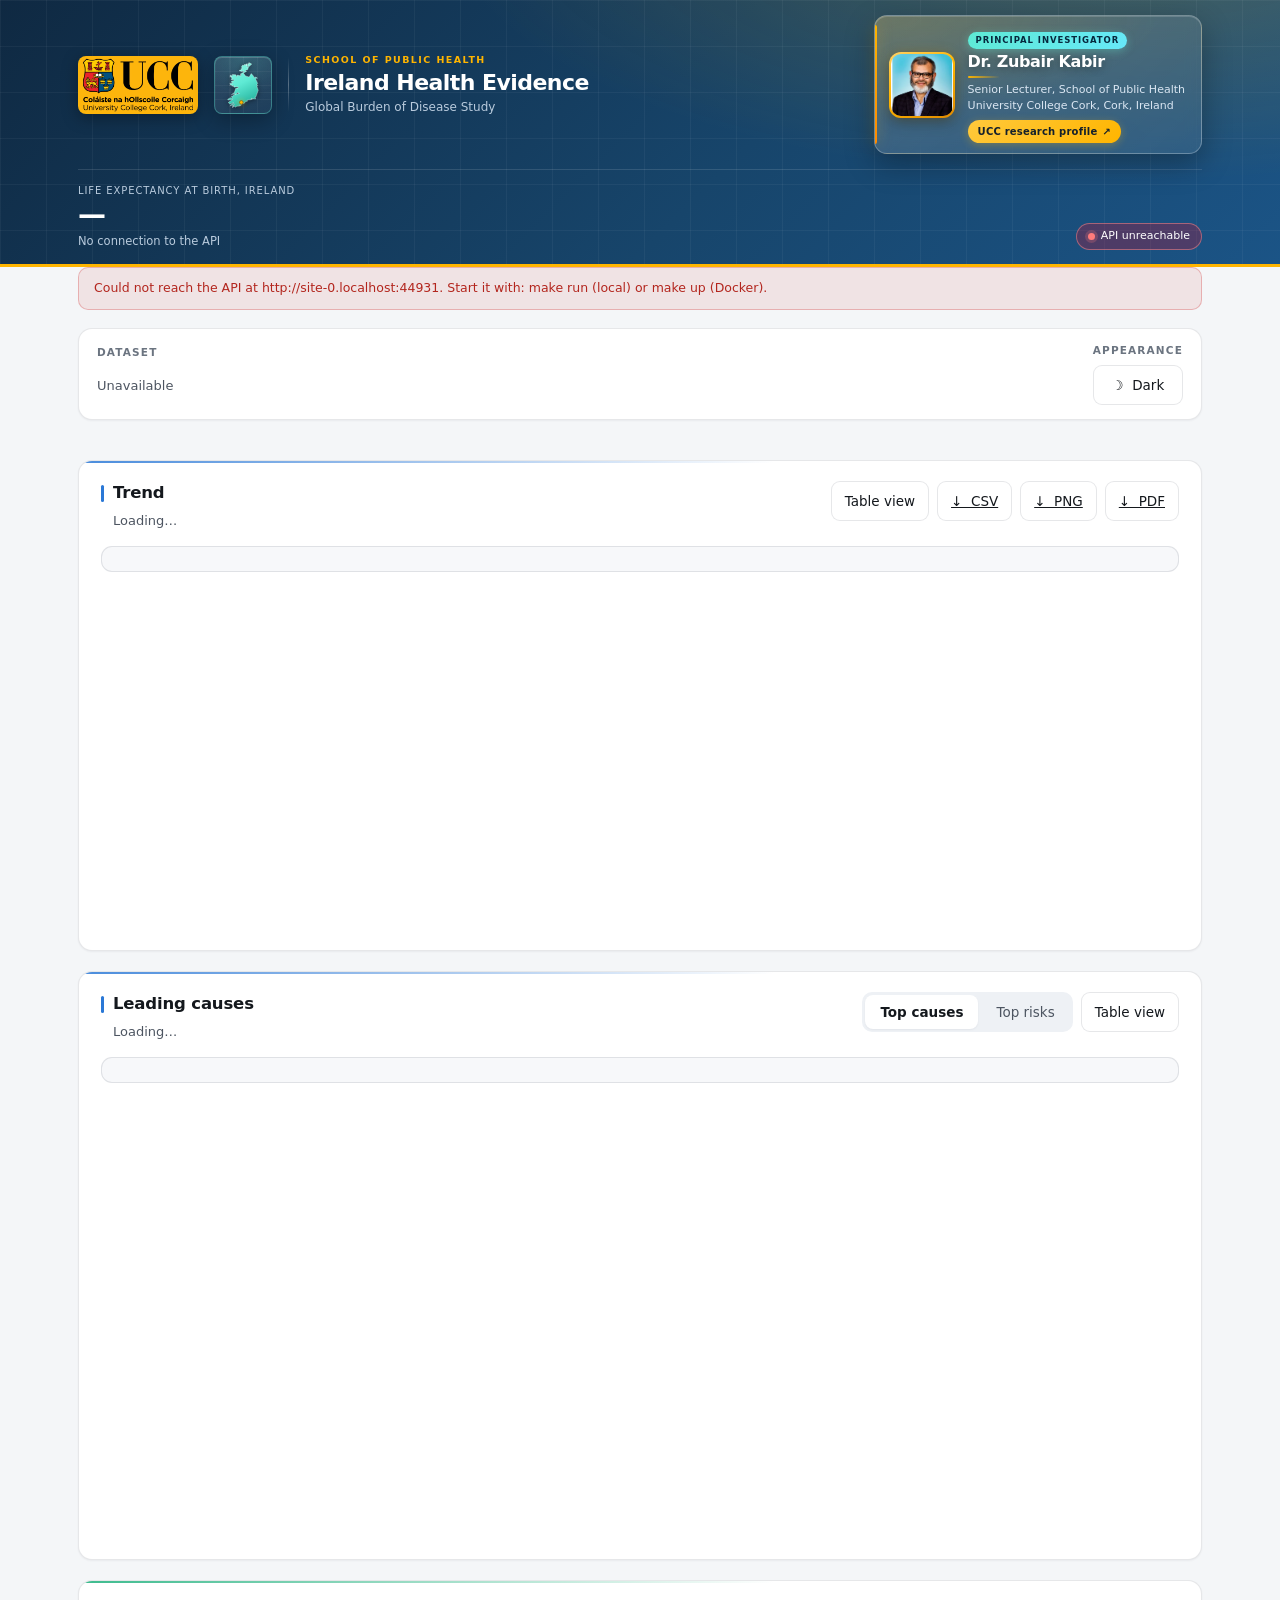
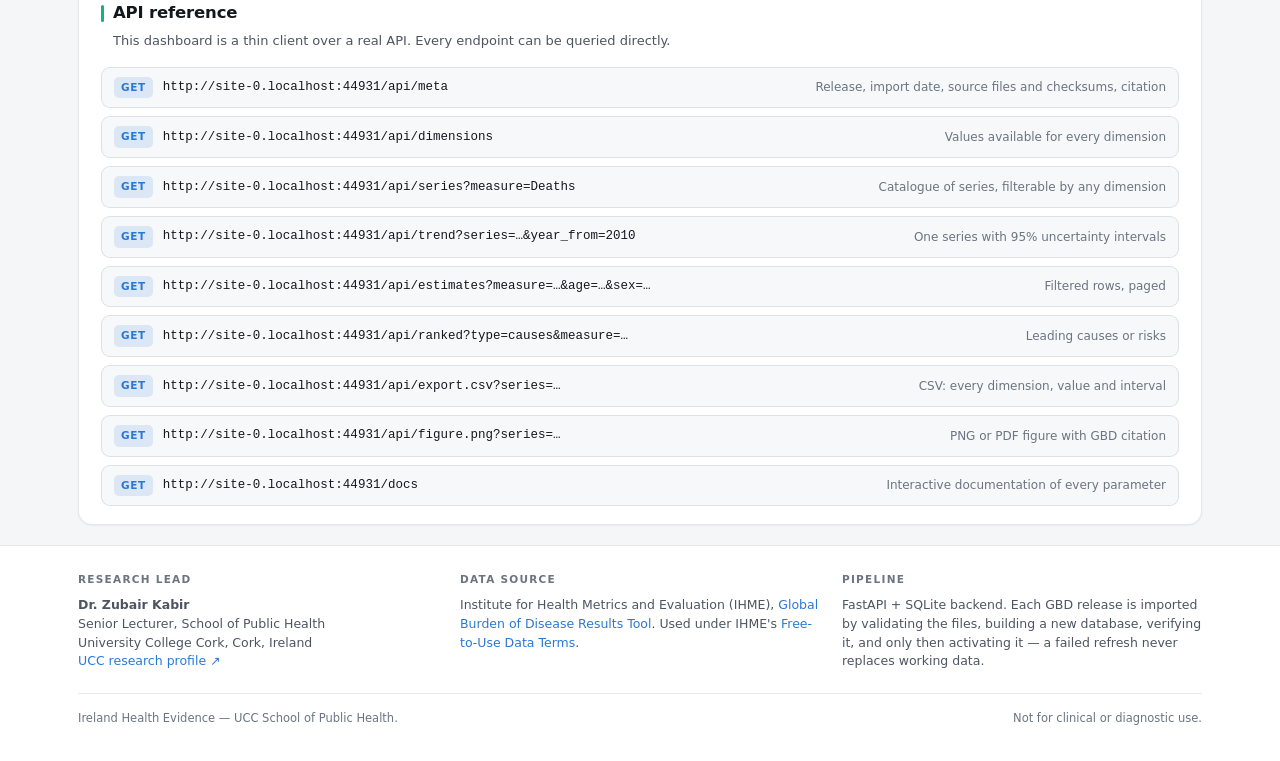
==== static/index.html @ 70806f27 "Publish only a public landing page on GitHub Pages Results are to be available only to approved user" ====
<!DOCTYPE html>
<html lang="en">
<head>
<meta charset="UTF-8">
<meta name="viewport" content="width=device-width, initial-scale=1.0">
<title>Ireland Health Evidence | UCC School of Public Health</title>
<link rel="icon" href="assets/ucc-logo.png">
<style>
  /* ------------------------------------------------------------------ *
   * Design tokens.
   *
   * Series colours are the validated categorical slots 1-4; they were run
   * through the palette validator in both modes (lightness band, chroma
   * floor, protan/deutan separation, normal-vision floor, contrast).
   * In light mode aqua and yellow sit below 3:1 on white, which is legal
   * only with a relief channel -- every chart here ships visible value
   * labels AND a table view, which is that relief.
   *
   * UCC brand colours (navy, gold, crest red/blue) are chrome only. They
   * never encode data, so they are not part of the validated set.
   * ------------------------------------------------------------------ */
  :root {
    color-scheme: light;

    --ucc-navy:    #0f2942;
    --ucc-navy-2:  #17456b;
    --ucc-blue:    #1b5486;
    --ucc-gold:    #ffb500;
    --ucc-red:     #c8102e;
    --accent-aqua: #5eead4;   /* masthead accent: badge + Ireland map */

    --page:            #f4f6f8;
    --surface-1:       #ffffff;
    --surface-2:       #f7f8fa;
    --surface-sunken:  #eef1f5;

    --text-primary:   #14181d;
    --text-secondary: #4d5561;
    --text-muted:     #6b7480;
    --text-onnavy:    #ffffff;
    --text-onnavy-2:  #b9cbdd;

    --grid:   #e7e9ee;
    --axis:   #cfd4dc;
    --border: rgba(16, 24, 40, 0.10);
    --ring:   rgba(16, 24, 40, 0.06);

    --series-1: #2a78d6;   /* blue    */
    --series-2: #eb6834;   /* orange  */
    --series-3: #1baf7a;   /* aqua    */
    --series-4: #eda100;   /* yellow  */
    --good:     #006300;
    --danger:   #b3261e;

    --shadow-sm: 0 1px 2px rgba(16,24,40,0.05);
    --shadow-md: 0 4px 14px rgba(16,24,40,0.07), 0 1px 3px rgba(16,24,40,0.05);
    --shadow-lg: 0 18px 40px rgba(15,41,66,0.16);
    --radius: 14px;
  }

  @media (prefers-color-scheme: dark) {
    :root:where(:not([data-theme="light"])) {
      color-scheme: dark;
      --page:           #0d1117;
      --surface-1:      #161b22;
      --surface-2:      #1c222b;
      --surface-sunken: #10151c;
      --text-primary:   #e6edf3;
      --text-secondary: #b0b9c4;
      --text-muted:     #8b95a3;
      --grid:   #262d38;
      --axis:   #333c48;
      --border: rgba(255,255,255,0.10);
      --ring:   rgba(255,255,255,0.06);
      --series-1: #3987e5;
      --series-2: #d95926;
      --series-3: #199e70;
      --series-4: #c98500;
      --good:     #0ca30c;
      --danger:   #ff8a80;
      --shadow-sm: 0 1px 2px rgba(0,0,0,0.4);
      --shadow-md: 0 4px 14px rgba(0,0,0,0.45);
      --shadow-lg: 0 18px 40px rgba(0,0,0,0.55);
    }
  }
  :root[data-theme="dark"] {
    color-scheme: dark;
    --page:           #0d1117;
    --surface-1:      #161b22;
    --surface-2:      #1c222b;
    --surface-sunken: #10151c;
    --text-primary:   #e6edf3;
    --text-secondary: #b0b9c4;
    --text-muted:     #8b95a3;
    --grid:   #262d38;
    --axis:   #333c48;
    --border: rgba(255,255,255,0.10);
    --ring:   rgba(255,255,255,0.06);
    --series-1: #3987e5;
    --series-2: #d95926;
    --series-3: #199e70;
    --series-4: #c98500;
    --good:     #0ca30c;
    --danger:   #ff8a80;
    --shadow-sm: 0 1px 2px rgba(0,0,0,0.4);
    --shadow-md: 0 4px 14px rgba(0,0,0,0.45);
    --shadow-lg: 0 18px 40px rgba(0,0,0,0.55);
  }

  * { box-sizing: border-box; }

  body {
    margin: 0;
    font-family: system-ui, -apple-system, "Segoe UI", sans-serif;
    background: var(--page);
    color: var(--text-primary);
    line-height: 1.5;
    -webkit-font-smoothing: antialiased;
  }

  .wrap { max-width: 1180px; margin: 0 auto; padding: 0 28px; }

  /* ---------------------------------------------------------- header --- */

  .masthead {
    background:
      radial-gradient(1100px 420px at 88% -30%, rgba(255,181,0,0.22), transparent 62%),
      linear-gradient(135deg, var(--ucc-navy) 0%, var(--ucc-navy-2) 58%, var(--ucc-blue) 100%);
    color: var(--text-onnavy);
    border-bottom: 3px solid var(--ucc-gold);
    position: relative;
    overflow: hidden;
  }
  .masthead::after {
    content: "";
    position: absolute; inset: 0;
    background-image:
      linear-gradient(rgba(255,255,255,0.045) 1px, transparent 1px),
      linear-gradient(90deg, rgba(255,255,255,0.045) 1px, transparent 1px);
    background-size: 46px 46px;
    pointer-events: none;
  }
  .masthead .wrap { position: relative; z-index: 1; }

  .masthead-top {
    display: flex; align-items: center; justify-content: space-between;
    gap: 24px; flex-wrap: wrap; padding: 15px 0 15px;
  }

  /* Left: UCC identity. The logo is the largest element in the masthead. */
  .brand { display: flex; align-items: center; gap: 16px; min-width: 0; }
  .brand-logo {
    height: 58px; width: auto; display: block;
    border-radius: 8px;
    box-shadow: 0 4px 16px rgba(0,0,0,0.34);
  }
  .brand-rule {
    width: 1px; align-self: stretch; margin: 4px 0;
    background: linear-gradient(180deg, transparent, rgba(255,255,255,0.30), transparent);
  }
  .brand-text h1 {
    margin: 0; font-size: 22px; font-weight: 680; letter-spacing: -0.025em; line-height: 1.12;
  }
  .brand-text .eyebrow {
    margin: 0 0 3px; font-size: 9.5px; font-weight: 700;
    letter-spacing: 0.15em; text-transform: uppercase; color: var(--ucc-gold);
  }
  .brand-text .sub { margin: 3px 0 0; font-size: 12px; color: var(--text-onnavy-2); }

  /* Right: principal investigator. The whole card links to the UCC profile. */
  .pi-card {
    position: relative;
    display: flex; align-items: center; gap: 13px;
    background:
      radial-gradient(150% 120% at 0% 0%, rgba(255,181,0,0.16), transparent 58%),
      linear-gradient(135deg, rgba(255,255,255,0.16), rgba(255,255,255,0.07));
    border: 1px solid rgba(255,255,255,0.26);
    border-radius: 13px;
    padding: 10px 16px 10px 14px;
    min-width: 0;
    text-decoration: none; color: inherit;
    backdrop-filter: blur(8px);
    box-shadow: 0 10px 30px rgba(0,0,0,0.30), inset 0 1px 0 rgba(255,255,255,0.16);
    transition: transform .2s ease, box-shadow .2s ease, border-color .2s ease;
  }
  /* Gold spine down the leading edge. */
  .pi-card::before {
    content: ""; position: absolute; left: 0; top: 9px; bottom: 9px; width: 2.5px;
    border-radius: 0 3px 3px 0;
    background: linear-gradient(180deg, var(--ucc-gold), #ff8a00);
    box-shadow: 0 0 14px rgba(255,181,0,0.55);
  }
  .pi-card:hover {
    transform: translateY(-3px);
    border-color: rgba(255,181,0,0.60);
    box-shadow: 0 18px 42px rgba(0,0,0,0.38), 0 0 26px rgba(255,181,0,0.20),
                inset 0 1px 0 rgba(255,255,255,0.20);
  }
  /* Photo in a gold gradient ring. */
  .pi-photo-ring {
    flex: none; padding: 2px; border-radius: 12px;
    background: linear-gradient(150deg, #ffd166, var(--ucc-gold) 45%, #e08a00);
    box-shadow: 0 4px 14px rgba(0,0,0,0.34), 0 0 12px rgba(255,181,0,0.24);
  }
  .pi-photo {
    display: block;
    width: 62px; height: 62px;
    border-radius: 10px;
    object-fit: cover; object-position: center 18%;
    background: rgba(255,255,255,0.10);
  }
  /* "Principal Investigator" as a solid badge. As plain gold text it measured
     4.31:1 on this card's background -- under the 4.5:1 bar for small text,
     which is why it read as washed out. Dark ink on a bright aqua chip
     measures 11.2:1 and is unmissable. */
  .pi-card .pi-role {
    display: inline-block;
    font-size: 8.5px; font-weight: 800; letter-spacing: 0.11em;
    text-transform: uppercase;
    color: #06283d;
    background: linear-gradient(135deg, var(--accent-aqua) 0%, #67e8f9 100%);
    padding: 2.5px 8px; border-radius: 999px;
    margin-bottom: 4px;
    box-shadow: 0 2px 9px rgba(94,234,212,0.36);
  }
  .pi-card .pi-name {
    font-size: 16px; font-weight: 720; letter-spacing: -0.022em;
    line-height: 1.15; color: #fff;
    text-shadow: 0 2px 8px rgba(0,0,0,0.35);
  }
  /* Short gold rule under the name. */
  .pi-card .pi-name::after {
    content: ""; display: block; width: 32px; height: 2px; border-radius: 2px;
    margin: 4px 0 4px;
    background: linear-gradient(90deg, var(--ucc-gold), rgba(255,181,0,0));
    transition: width .25s ease;
  }
  .pi-card:hover .pi-name::after { width: 58px; }
  .pi-card .pi-line { font-size: 11px; line-height: 1.4; color: #dbe7f3; margin-top: 1px; }
  /* Profile link as a solid call-to-action: navy on gold, 9.4:1. */
  .pi-card .pi-link {
    margin-top: 7px;
    display: inline-flex; align-items: center; gap: 5px;
    font-size: 10px; font-weight: 750; letter-spacing: 0.02em;
    color: #14202b;
    background: linear-gradient(135deg, #ffc93c, var(--ucc-gold));
    padding: 4px 10px; border-radius: 999px;
    box-shadow: 0 2px 9px rgba(255,181,0,0.30);
    transition: transform .18s ease, box-shadow .18s ease;
  }
  .pi-card:hover .pi-link {
    transform: translateX(3px);
    box-shadow: 0 5px 18px rgba(255,181,0,0.50);
  }

  /* Hero figure -- exactly one per view. Sized to sit below the logo and the
     PI card in the masthead's visual hierarchy, not to out-shout them. */
  .masthead-hero {
    display: flex; align-items: flex-end; justify-content: space-between;
    gap: 14px; flex-wrap: wrap;
    padding: 0 0 14px;
    border-top: 1px solid rgba(255,255,255,0.12);
    padding-top: 13px;
  }
  .hero-figure .hero-label {
    font-size: 10px; letter-spacing: 0.09em; text-transform: uppercase;
    color: var(--text-onnavy-2); margin-bottom: 2px;
  }
  .hero-figure .hero-value {
    font-size: 28px; font-weight: 680; line-height: 1.05; letter-spacing: -0.025em;
  }
  .hero-figure .hero-value .hero-unit {
    font-size: 13px; font-weight: 500; color: var(--text-onnavy-2); margin-left: 6px;
    letter-spacing: 0;
  }
  .hero-figure .hero-delta { font-size: 11.5px; color: var(--text-onnavy-2); margin-top: 3px; }
  .hero-figure .hero-delta strong { color: var(--ucc-gold); font-weight: 650; }

  /* Republic of Ireland outline: Natural Earth 10m boundary, projected
     equirectangular with x compressed by cos(53.4 deg) so the island keeps
     its true proportions, then simplified to 138 points. */
  /* Ireland panel, sitting beside the UCC logo. Same height and corner radius
     as the logo so the two read as a matched pair. */
  .map-panel {
    position: relative; flex: none;
    width: 58px; height: 58px;
    border-radius: 8px;
    background:
      radial-gradient(120% 100% at 50% 0%, rgba(94,234,212,0.16), transparent 70%),
      linear-gradient(160deg, rgba(255,255,255,0.13), rgba(255,255,255,0.05));
    border: 1px solid rgba(94,234,212,0.35);
    box-shadow: 0 6px 22px rgba(0,0,0,0.30), inset 0 1px 0 rgba(255,255,255,0.14);
    display: grid; place-items: center;
    overflow: hidden;
    transition: border-color .2s ease, box-shadow .2s ease, transform .2s ease;
  }
  .map-panel:hover {
    transform: translateY(-2px);
    border-color: rgba(94,234,212,0.65);
    box-shadow: 0 10px 28px rgba(0,0,0,0.36), 0 0 22px rgba(94,234,212,0.22),
                inset 0 1px 0 rgba(255,255,255,0.18);
  }
  /* Faint latitude/longitude rule behind the island. */
  .map-panel::before {
    content: ""; position: absolute; inset: 0;
    background-image:
      linear-gradient(rgba(255,255,255,0.10) 1px, transparent 1px),
      linear-gradient(90deg, rgba(255,255,255,0.10) 1px, transparent 1px);
    background-size: 14px 14px;
    opacity: 0.45;
  }
  .map-panel svg { position: relative; width: 48px; height: 48px; overflow: visible; }
  .map-shape {
    fill: url(#ie-fill);
    stroke: rgba(255,255,255,0.55); stroke-width: 1.1;
    stroke-linejoin: round;
    filter: drop-shadow(0 2px 6px rgba(0,0,0,0.45));
  }
  /* Cork -- where UCC is. */
  .map-pin {
    fill: var(--ucc-gold);
    stroke: rgba(20,32,43,0.85); stroke-width: 0.9;
    filter: drop-shadow(0 0 5px rgba(255,181,0,0.85));
  }
  .map-pin-ring { fill: none; stroke: var(--ucc-gold); stroke-width: 1.8; opacity: 0.9; }
  @media (prefers-reduced-motion: no-preference) {
    .map-pin-ring { animation: pin-pulse 2.8s ease-out infinite; transform-origin: 46.5px 86.2px; }
  }
  @keyframes pin-pulse {
    0%   { r: 3;  opacity: 0.85; }
    70%  { r: 11; opacity: 0; }
    100% { r: 11; opacity: 0; }
  }

  .map-icon {
    width: 18px; height: 18px; flex: none;
    fill: var(--accent-aqua);
  }
  .chip.place {
    background: rgba(94,234,212,0.14);
    border-color: rgba(94,234,212,0.42);
    font-weight: 600;
  }

  .chips { display: flex; gap: 7px; flex-wrap: wrap; align-items: center; }
  .chip {
    display: inline-flex; align-items: center; gap: 6px;
    background: rgba(255,255,255,0.11);
    border: 1px solid rgba(255,255,255,0.20);
    border-radius: 999px; padding: 4.5px 11px;
    font-size: 11px; color: #fff; white-space: nowrap;
  }
  .chip.alert { background: rgba(200,16,46,0.30); border-color: rgba(255,140,140,0.5); }
  .dot { width: 7px; height: 7px; border-radius: 50%; background: var(--ucc-gold); flex: none; }
  .dot.live { background: #4ade80; box-shadow: 0 0 0 3px rgba(74,222,128,0.22); }
  .dot.down { background: #ff7b7b; box-shadow: 0 0 0 3px rgba(255,123,123,0.22); }

  /* --------------------------------------------------------- toolbar --- */

  main { padding: 22px 0 60px; }

  .toolbar {
    background: var(--surface-1);
    border: 1px solid var(--border);
    border-radius: var(--radius);
    box-shadow: var(--shadow-sm);
    padding: 14px 18px;
    margin-bottom: 20px;
    display: flex; align-items: flex-end; gap: 22px; flex-wrap: wrap;
  }
  .field { display: flex; flex-direction: column; gap: 6px; min-width: 0; }
  .field > label {
    font-size: 10.5px; font-weight: 700; letter-spacing: 0.11em;
    text-transform: uppercase; color: var(--text-muted);
  }
  .toolbar .spacer { margin-left: auto; }
  .field > .field-label {
    font-size: 10.5px; font-weight: 700; letter-spacing: 0.11em;
    text-transform: uppercase; color: var(--text-muted);
  }
  .toolbar .dataset { flex: 1 1 420px; }
  .dataset-line {
    display: flex; flex-wrap: wrap; align-items: center; gap: 6px 16px;
    min-height: 38px; font-size: 13px; color: var(--text-secondary);
  }
  .dataset-line strong { color: var(--text-primary); font-weight: 650; }
  .dataset-line code { font-size: 11.5px; color: var(--text-muted); }
  .flag {
    font-size: 11px; font-weight: 650; white-space: nowrap;
    color: var(--danger); padding: 2px 9px; border-radius: 999px;
    background: color-mix(in srgb, var(--danger) 9%, transparent);
    border: 1px solid color-mix(in srgb, var(--danger) 32%, transparent);
  }

  /* Filter panel inside a card: every dimension the card's chart depends on. */
  .filters {
    display: grid; gap: 10px 12px; margin: 0 0 16px;
    grid-template-columns: repeat(auto-fill, minmax(150px, 1fr));
    padding: 12px 14px; border-radius: 11px;
    background: var(--surface-2); border: 1px solid var(--border);
  }
  .filters .field { gap: 4px; }
  .filters .field > label { font-size: 9.5px; }
  .filters select { min-width: 0; width: 100%; font-size: 13px; padding: 7px 9px; }
  .filters select:disabled { opacity: 0.75; cursor: default; }
  .filters .wide { grid-column: span 2; }

  select, .btn {
    font: inherit; font-size: 13.5px;
    padding: 9px 13px;
    border-radius: 9px;
    border: 1px solid var(--border);
    background: var(--surface-1);
    color: var(--text-primary);
    cursor: pointer;
    transition: background .15s, border-color .15s, color .15s;
  }
  select { min-width: 280px; }
  select:hover, .btn:hover { border-color: var(--axis); background: var(--surface-2); }
  select:focus-visible, .btn:focus-visible, a:focus-visible {
    outline: 2px solid var(--series-1); outline-offset: 2px;
  }

  .segmented { display: inline-flex; background: var(--surface-sunken); border-radius: 10px; padding: 3px; gap: 3px; }
  .segmented .btn {
    border: none; background: transparent; border-radius: 8px;
    padding: 7px 15px; font-size: 13.5px; color: var(--text-secondary);
  }
  .segmented .btn:hover { background: var(--surface-1); color: var(--text-primary); }
  .segmented .btn[aria-pressed="true"] {
    background: var(--surface-1); color: var(--text-primary);
    font-weight: 600; box-shadow: var(--shadow-sm);
  }

  /* ----------------------------------------------------------- tiles --- */

  .tiles {
    display: grid; gap: 16px; margin-bottom: 20px;
    grid-template-columns: repeat(auto-fit, minmax(224px, 1fr));
  }
  .tile {
    position: relative;
    background: var(--surface-1);
    /* A whisper of the tile's accent, so the row reads as four distinct
       indicators at a glance. Falls back to the flat surface where
       color-mix is unsupported. */
    background: linear-gradient(152deg,
      color-mix(in srgb, var(--accent) 9%, var(--surface-1)) 0%,
      var(--surface-1) 62%);
    border: 1px solid var(--border);
    border-radius: var(--radius);
    box-shadow: var(--shadow-sm);
    padding: 16px 18px 14px;
    overflow: hidden;
    transition: transform .18s ease, box-shadow .18s ease, border-color .18s ease;
  }
  .tile:hover {
    transform: translateY(-3px);
    box-shadow: var(--shadow-md);
    border-color: color-mix(in srgb, var(--accent) 38%, var(--border));
  }
  .tile::before {
    content: ""; position: absolute; inset: 0 auto 0 0; width: 3px;
    background: var(--accent, var(--series-1));
  }
  .tile-label {
    display: flex; align-items: center; gap: 7px;
    font-size: 12px; color: var(--text-secondary); margin-bottom: 8px;
  }
  .tile-swatch { width: 9px; height: 9px; border-radius: 3px; background: var(--accent); flex: none; }
  .tile-value { font-size: 30px; font-weight: 660; letter-spacing: -0.025em; line-height: 1.1; }
  .tile-value .tile-unit {
    font-size: 13px; font-weight: 500; color: var(--text-muted); margin-left: 5px; letter-spacing: 0;
  }
  .tile-foot {
    display: flex; align-items: flex-end; justify-content: space-between; gap: 12px; margin-top: 8px;
  }
  .tile-delta { font-size: 12px; color: var(--text-secondary); }
  .tile-delta .good { color: var(--good); font-weight: 650; }
  .tile-spark { flex: none; }

  /* ----------------------------------------------------------- cards --- */

  .card {
    position: relative;
    background: var(--surface-1);
    border: 1px solid var(--border);
    border-radius: var(--radius);
    box-shadow: var(--shadow-sm);
    padding: 20px 22px 18px;
    margin-bottom: 20px;
    overflow: hidden;
  }
  /* A hairline of the card's accent along the top edge. */
  .card::before {
    content: ""; position: absolute; top: 0; left: 0; right: 0; height: 2px;
    background: linear-gradient(90deg, var(--accent, var(--series-1)), transparent 62%);
    opacity: 0.85;
  }
  .card-head {
    display: flex; align-items: flex-start; justify-content: space-between;
    gap: 18px; flex-wrap: wrap; margin-bottom: 16px;
  }
  .card h2 {
    font-size: 16.5px; margin: 0; font-weight: 650; letter-spacing: -0.01em;
    display: flex; align-items: center; gap: 9px;
  }
  .card h2 .accent-bar { width: 3px; height: 17px; border-radius: 2px; background: var(--accent, var(--series-1)); }
  .card .desc { font-size: 13px; color: var(--text-secondary); margin: 5px 0 0 12px; }
  .card-actions { display: flex; gap: 8px; align-items: center; flex-wrap: wrap; }

  .chart-wrap { position: relative; width: 100%; height: 320px; }
  .chart-wrap.tall { height: 430px; }
  .legend { display: flex; flex-wrap: wrap; gap: 16px; margin-top: 12px; font-size: 12.5px; color: var(--text-secondary); }
  .legend .key { display: inline-flex; align-items: center; gap: 7px; }
  .legend .key i { width: 14px; height: 3px; border-radius: 2px; background: var(--accent); display: inline-block; }
  .legend .key.band i { height: 11px; border-radius: 3px; opacity: 0.25; }
  .source-note { font-size: 11.5px; color: var(--text-muted); margin-top: 12px; }

  /* Table view -- the relief channel for the sub-3:1 light-mode hues, and
     the WCAG-clean twin of every chart. */
  .table-wrap { overflow-x: auto; margin-top: 4px; }
  table { border-collapse: collapse; width: 100%; font-size: 13px; }
  caption { text-align: left; font-size: 12px; color: var(--text-muted); padding-bottom: 8px; }
  th, td { text-align: left; padding: 8px 12px; border-bottom: 1px solid var(--grid); }
  th { font-size: 11px; letter-spacing: 0.07em; text-transform: uppercase; color: var(--text-muted); font-weight: 600; }
  td.num, th.num { text-align: right; font-variant-numeric: tabular-nums; }
  tbody tr:hover { background: var(--surface-2); }
  [hidden] { display: none !important; }

  /* ---------------------------------------------------------- status --- */

  .status-line {
    display: flex; align-items: center; gap: 9px;
    font-size: 12.5px; margin-bottom: 18px; padding: 11px 15px; border-radius: 10px;
    border: 1px solid transparent;
  }
  .status-line.ok    { background: rgba(12,163,12,0.09); color: var(--good);  border-color: rgba(12,163,12,0.25); }
  .status-line.error { background: rgba(208,59,59,0.10); color: var(--danger); border-color: rgba(208,59,59,0.30); }

  /* -------------------------------------------------------- api list --- */

  .api-list { display: grid; gap: 8px; }
  .api-row {
    display: flex; align-items: center; gap: 10px; flex-wrap: wrap;
    padding: 9px 12px; border-radius: 9px; background: var(--surface-2);
    border: 1px solid var(--border);
  }
  .verb {
    font-size: 10.5px; font-weight: 700; letter-spacing: 0.06em;
    padding: 3px 7px; border-radius: 5px;
    background: rgba(42,120,214,0.13); color: var(--series-1);
  }
  code {
    font-family: ui-monospace, SFMono-Regular, Menlo, monospace;
    font-size: 12.5px; color: var(--text-primary);
  }
  .api-row .what { margin-left: auto; font-size: 12px; color: var(--text-muted); }

  /* ---------------------------------------------------------- footer --- */

  footer {
    border-top: 1px solid var(--border);
    background: var(--surface-1);
    padding: 26px 0 34px;
  }
  .foot-grid {
    display: grid; gap: 22px; grid-template-columns: repeat(auto-fit, minmax(240px, 1fr));
    font-size: 12.5px; color: var(--text-secondary);
  }
  .foot-grid h3 {
    font-size: 10.5px; letter-spacing: 0.12em; text-transform: uppercase;
    color: var(--text-muted); margin: 0 0 8px; font-weight: 700;
  }
  .foot-grid a { color: var(--series-1); text-decoration: none; }
  .foot-grid a:hover { text-decoration: underline; }
  .foot-cite { margin: 8px 0 0; font-size: 11.5px; color: var(--text-muted); }
  .foot-note {
    margin-top: 22px; padding-top: 16px; border-top: 1px solid var(--grid);
    font-size: 11.5px; color: var(--text-muted);
    display: flex; justify-content: space-between; gap: 16px; flex-wrap: wrap;
  }

  @media (max-width: 720px) {
    .wrap { padding: 0 18px; }
    .masthead-top { padding: 12px 0; gap: 14px; }
    .brand { gap: 12px; }
    .brand-logo { height: 46px; }
    .brand-text h1 { font-size: 18px; }
    .hero-figure .hero-value { font-size: 25px; }
    .pi-card { width: 100%; }
    .pi-photo { width: 52px; height: 52px; }
    .pi-card .pi-name { font-size: 15px; }
    .pi-card .pi-line { font-size: 10.5px; }
    .chip { font-size: 10px; padding: 3.5px 9px; gap: 5px; }
    .chips { gap: 6px; }
    .hero-figure .hero-delta { font-size: 10.5px; }
    .masthead-hero { padding-top: 11px; padding-bottom: 11px; }
    .map-panel { width: 46px; height: 46px; }
    .map-panel svg { width: 38px; height: 38px; }
    select { min-width: 0; width: 100%; }
    .field { width: 100%; }
    .filters { grid-template-columns: 1fr 1fr; }
    .filters .wide { grid-column: span 2; }
  }

  @media (prefers-reduced-motion: reduce) {
    * { transition: none !important; animation: none !important; }
    .tile:hover { transform: none; }
  }
</style>
</head>
<body>

<svg width="0" height="0" style="position:absolute" aria-hidden="true" focusable="false">
  <defs>
    <linearGradient id="ie-fill" x1="0" y1="0" x2="0.35" y2="1">
      <stop offset="0%"   stop-color="#8ff5e4"/>
      <stop offset="55%"  stop-color="#5eead4"/>
      <stop offset="100%" stop-color="#2bb8a3"/>
    </linearGradient>
  </defs>
  <symbol id="ie-map" viewBox="0 0 100 100">
    <path d="M63.9 10.6 L61.7 12.1 L59.7 18.4 L54.2 19.5 L57.4 21.7 L50.8 25.1 L55.3 31 L62.8 33.4 L67.2 26.2 L72.6 32.1 L72.7 35.1 L76.6 33.4 L80.2 35.7 L76.6 35.7 L76.3 37.6 L80.6 46.7 L78.9 48.9 L80.8 51.2 L78.6 51.6 L81.8 60.9 L76.5 75.6 L74.6 75.1 L76.7 79.1 L70.2 78.7 L70.8 77.5 L68.4 80.8 L67.5 76.9 L67.2 80.5 L58.9 81.4 L59.1 84 L55.4 84.3 L52.9 88 L49.7 88.5 L50.6 86.3 L47.1 86.5 L49 89.4 L45.3 90.8 L45.7 93.1 L42.5 92.2 L43.3 93.9 L37.3 94.2 L34 96.3 L32.7 94.3 L27.3 97 L31.2 93.1 L27 94.5 L32.7 90.5 L31 89.5 L30.1 91.3 L22.5 93.6 L30.8 86.7 L22.9 90 L19.2 86.5 L28.2 80.2 L18.6 81.5 L18.2 79.5 L23.9 76.4 L28.5 77.9 L25.5 73.9 L30 72.5 L29.8 70.2 L42.6 67.7 L39.6 67.2 L39.8 65.3 L34.9 69.7 L30.8 67.9 L25.7 70.5 L31.9 65.8 L35.1 56.4 L38 57.1 L37.2 56.1 L39.9 56.4 L40.5 54.7 L38.4 54.7 L38.7 53.4 L31.7 54.5 L31.1 53 L30.3 54.3 L31.1 50.7 L27.5 52.7 L26.2 52.2 L27.6 49.9 L22.3 50.1 L24.6 48.4 L22.2 46.7 L29.1 45.7 L26.1 44.5 L26.1 41.7 L31 40.9 L31 39.3 L25.6 38.9 L26 37.2 L27.8 38.1 L26.2 35.5 L27.2 33.4 L25.2 34.2 L24.6 30.9 L23.1 33.8 L23.2 30.5 L24.8 28.8 L26.1 31.2 L28.1 30 L27.8 28 L35.2 28.8 L37 32.6 L38.3 29.2 L46 31.1 L44.4 30 L46.5 29.5 L45.9 28.3 L43.8 27.5 L50.2 24.1 L51.5 20.6 L46.7 22.6 L47.3 20.8 L43.7 21.3 L41.9 19.6 L47.4 17.9 L45.3 16.6 L46.3 15.7 L48.6 16.2 L46.7 12.1 L49.3 8.4 L51 9.2 L53.6 6.9 L55.3 8.9 L56.1 6.1 L57.5 9.9 L56.2 7 L58.3 5.7 L60 9.4 L58 13.2 L61 10.9 L60 5.3 L63.8 5.4 L62 3 L68.3 6.5 L63.9 10.6 Z"/>
  </symbol>
</svg>

<header class="masthead">
  <div class="wrap">

    <div class="masthead-top">
      <!-- Left: UCC identity -->
      <div class="brand">
        <img class="brand-logo" src="assets/ucc-logo.png"
             alt="University College Cork - Colaiste na hOllscoile Corcaigh">

        <div class="map-panel" role="img"
             aria-label="Map of the Republic of Ireland, with Cork marked">
          <svg viewBox="0 0 100 100">
            <title>Republic of Ireland &mdash; Cork marked</title>
            <use class="map-shape" href="#ie-map"/>
            <circle class="map-pin-ring" cx="46.5" cy="86.2" r="3"/>
            <circle class="map-pin" cx="46.5" cy="86.2" r="3.8"/>
          </svg>
        </div>

        <div class="brand-rule"></div>
        <div class="brand-text">
          <p class="eyebrow">School of Public Health</p>
          <h1>Ireland Health Evidence</h1>
          <p class="sub">Global Burden of Disease Study</p>
        </div>
      </div>

      <!-- Right: principal investigator, linked to the UCC research profile -->
      <a class="pi-card" href="https://research.ucc.ie/en/persons/zubair-kabir/"
         target="_blank" rel="noopener noreferrer">
        <span class="pi-photo-ring">
          <img class="pi-photo" src="assets/zubair-kabir.png" alt="Dr. Zubair Kabir">
        </span>
        <div class="pi-body">
          <div class="pi-role">Principal Investigator</div>
          <div class="pi-name">Dr. Zubair Kabir</div>
          <div class="pi-line">Senior Lecturer, School of Public Health</div>
          <div class="pi-line">University College Cork, Cork, Ireland</div>
          <div class="pi-link">UCC research profile <span aria-hidden="true">&#8599;</span></div>
        </div>
      </a>
    </div>

    <div class="masthead-hero">
      <div class="hero-figure">
        <div class="hero-label" id="heroLabel">Life expectancy at birth, Ireland</div>
        <div class="hero-value" id="heroValue">&mdash;<span class="hero-unit">years</span></div>
        <div class="hero-delta" id="heroDelta">Loading live data&hellip;</div>
      </div>
      <div class="chips" id="chips">
        <span class="chip" id="chipStatus"><span class="dot" id="chipDot"></span>Connecting&hellip;</span>
      </div>
    </div>

  </div>
</header>

<main class="wrap">

  <div class="status-line" id="statusLine" hidden></div>

  <!-- Which dataset is being served, and the page-wide appearance switch -->
  <div class="toolbar">
    <div class="field dataset">
      <span class="field-label" id="datasetLabel">Dataset</span>
      <div class="dataset-line" id="datasetLine" aria-labelledby="datasetLabel">Loading&hellip;</div>
    </div>
    <div class="field spacer">
      <label for="themeToggle">Appearance</label>
      <button class="btn" id="themeToggle" aria-pressed="false">&#9789;&nbsp; Dark</button>
    </div>
  </div>

  <!-- Stat tiles -->
  <section class="tiles" id="tiles" aria-label="Headline indicators"></section>

  <!-- Trend -->
  <section class="card" id="trendCard" style="--accent: var(--series-1);">
    <div class="card-head">
      <div>
        <h2><span class="accent-bar"></span><span id="trendTitle">Trend</span></h2>
        <p class="desc" id="trendDesc">Loading&hellip;</p>
      </div>
      <div class="card-actions">
        <button class="btn" id="trendTableToggle" aria-pressed="false">Table view</button>
        <a class="btn" id="downloadCsv" href="#" download title="Every dimension, value and uncertainty interval">&#8595;&nbsp; CSV</a>
        <a class="btn" id="downloadPng" href="#" download title="Figure with GBD source and citation">&#8595;&nbsp; PNG</a>
        <a class="btn" id="downloadPdf" href="#" download title="Vector figure with GBD source and citation">&#8595;&nbsp; PDF</a>
      </div>
    </div>
    <div class="filters" id="trendFilters" role="group" aria-label="Trend filters"></div>
    <div class="chart-wrap" id="trendChartWrap">
      <canvas id="trendChart" role="img" aria-label="Line chart of the selected series, with its uncertainty interval"></canvas>
    </div>
    <div class="legend" id="trendLegend"></div>
    <div class="table-wrap" id="trendTableWrap" hidden></div>
    <p class="source-note" id="trendSource"></p>
  </section>

  <!-- Ranked -->
  <section class="card" id="rankCard" style="--accent: var(--series-1);">
    <div class="card-head">
      <div>
        <h2><span class="accent-bar"></span><span id="rankTitle">Leading causes</span></h2>
        <p class="desc" id="rankDesc">Loading&hellip;</p>
      </div>
      <div class="card-actions">
        <div class="segmented" role="group" aria-label="Rank causes or risk factors">
          <button class="btn" id="btnCauses" aria-pressed="true">Top causes</button>
          <button class="btn" id="btnRisks" aria-pressed="false">Top risks</button>
        </div>
        <button class="btn" id="rankTableToggle" aria-pressed="false">Table view</button>
      </div>
    </div>
    <div class="filters" id="rankFilters" role="group" aria-label="Ranking filters"></div>
    <div class="chart-wrap tall" id="rankChartWrap">
      <canvas id="rankChart" role="img" aria-label="Horizontal bar chart of the leading causes or risk factors"></canvas>
    </div>
    <div class="table-wrap" id="rankTableWrap" hidden></div>
    <p class="source-note" id="rankCaveat" hidden>
      Every cause in the loaded dataset is ranked together. GBD causes are hierarchical, so if an
      export mixes levels, a parent (e.g. &ldquo;Mental disorders&rdquo;) appears alongside its own
      sub-causes (e.g. &ldquo;Anxiety disorders&rdquo;). Download a single cause level to compare like with like.
    </p>
    <p class="source-note" id="rankSource"></p>
  </section>

  <!-- API reference: live app only. A published snapshot has no API behind it,
       so the script hides this section there rather than list dead addresses. -->
  <section class="card" id="apiSection" style="--accent: var(--series-3);">
    <div class="card-head">
      <div>
        <h2><span class="accent-bar"></span>API reference</h2>
        <p class="desc">This dashboard is a thin client over a real API. Every endpoint can be queried directly.</p>
      </div>
    </div>
    <div class="api-list" id="apiList"></div>
  </section>

</main>

<footer>
  <div class="wrap">
    <div class="foot-grid">
      <div>
        <h3>Research lead</h3>
        <strong>Dr. Zubair Kabir</strong><br>
        Senior Lecturer, School of Public Health<br>
        University College Cork, Cork, Ireland<br>
        <a href="https://research.ucc.ie/en/persons/zubair-kabir/"
           target="_blank" rel="noopener noreferrer">UCC research profile &#8599;</a>
      </div>
      <div>
        <h3>Data source</h3>
        Institute for Health Metrics and Evaluation (IHME),
        <a href="https://vizhub.healthdata.org/gbd-results/" target="_blank" rel="noopener">Global Burden of Disease Results Tool</a>.
        Used under IHME's
        <a href="https://www.healthdata.org/gbd/about/data-terms" target="_blank" rel="noopener">Free-to-Use Data Terms</a>.
        <p class="foot-cite" id="footCitation"></p>
      </div>
      <div>
        <h3>Pipeline</h3>
        FastAPI + SQLite backend. Each GBD release is imported by validating
        the files, building a new database, verifying it, and only then
        activating it &mdash; a failed refresh never replaces working data.
      </div>
    </div>
    <div class="foot-note">
      <span>Ireland Health Evidence &mdash; UCC School of Public Health.</span>
      <span>Not for clinical or diagnostic use.</span>
    </div>
  </div>
</footer>

<script src="assets/chart.umd.js"></script>
<script src="config.js"></script>
<script>
/* ---- API location -------------------------------------------------------
   The dashboard runs in one of two shapes, set by config.js:

   * "live"   -- the FastAPI app serves this page and the API from one
                 process on one port, so calls go to /api/... on this page's
                 own origin. Nothing to reconfigure when this is deployed
                 behind a UCC hostname. Set window.API_BASE to point at an
                 API on a different host.

   * "static" -- files only, no server. Not currently used: GitHub Pages
                 publishes the landing page only, because results are for
                 approved users. apiUrl() below maps API paths onto files.

   Everything after this block calls fetchJSON("/api/...") exactly as it
   would against the live API; only apiUrl() knows which shape is in play. */
const STATIC = window.API_MODE === "static";
const API_BASE = window.API_BASE
  || (location.protocol.startsWith("http") ? "" : "http://127.0.0.1:8000");

// The dimensions that name one ranking file in a snapshot.
const RANK_KEYS = ["type", "release", "measure", "metric", "location", "sex", "age", "year"];
// Snapshot only: /api/ranked/options, whose entries each name their file.
let rankedFiles = [];

// "?a=1&b=2" from an object. null/undefined are left out; "" is kept, because
// for cause and risk an empty value means "rows where it does not apply".
function qs(params) {
  const query = new URLSearchParams();
  Object.entries(params).forEach(([k, v]) => { if (v !== undefined && v !== null) query.append(k, v); });
  const text = query.toString();
  return text ? "?" + text : "";
}

// Map a live API path onto the snapshot file that holds its response.
function apiUrl(path) {
  if (!STATIC) return API_BASE + path;
  const [route, query] = path.split("?");
  const q = new URLSearchParams(query || "");
  const series = encodeURIComponent(q.get("series"));
  if (route === "/api/trend")      return "api/trend/" + series + ".json";
  if (route === "/api/export.csv") return "api/export/" + series + ".csv";
  if (route === "/api/figure.png") return "api/figure/" + series + ".png";
  if (route === "/api/figure.pdf") return "api/figure/" + series + ".pdf";
  if (route === "/api/ranked") {
    const hit = rankedFiles.find((o) => RANK_KEYS.every((k) => String(o[k]) === q.get(k)));
    return hit ? "api/" + hit.file : "api/ranked/not-in-snapshot.json";
  }
  return route.replace(/^\/api\//, "api/") + ".json";   // meta, series, dimensions, health, ranked/options
}

// The origin the API reference list documents (live app only).
const API_SHOWN = API_BASE || location.origin;
// Where a value on screen came from: a live route, or a file in the snapshot.
const servedFrom = (route) => STATIC
  ? "From the published snapshot of " + route
  : "Served live from " + API_SHOWN + route;

const $ = (id) => document.getElementById(id);
const css = (name) => getComputedStyle(document.documentElement).getPropertyValue(name).trim();

/* ---- theme ------------------------------------------------------------- */

const prefersDark = window.matchMedia("(prefers-color-scheme: dark)");

function currentTheme() {
  return document.documentElement.dataset.theme
      || (prefersDark.matches ? "dark" : "light");
}
function applyTheme(theme) {
  document.documentElement.dataset.theme = theme;
  const dark = theme === "dark";
  const btn = $("themeToggle");
  btn.setAttribute("aria-pressed", String(dark));
  btn.innerHTML = dark ? "&#9788;&nbsp; Light" : "&#9789;&nbsp; Dark";
  try { localStorage.setItem("ucc-gbd-theme", theme); } catch (e) { /* private mode */ }
  redrawCharts();
}
$("themeToggle").addEventListener("click", () => {
  applyTheme(currentTheme() === "dark" ? "light" : "dark");
});
(function initTheme() {
  let saved = null;
  try { saved = localStorage.getItem("ucc-gbd-theme"); } catch (e) { /* private mode */ }
  if (saved) {
    document.documentElement.dataset.theme = saved;
  }
  const dark = currentTheme() === "dark";
  $("themeToggle").setAttribute("aria-pressed", String(dark));
  $("themeToggle").innerHTML = dark ? "&#9788;&nbsp; Light" : "&#9789;&nbsp; Dark";
})();
// Follow the OS only while the user has not chosen explicitly.
prefersDark.addEventListener("change", () => {
  let saved = null;
  try { saved = localStorage.getItem("ucc-gbd-theme"); } catch (e) { /* private mode */ }
  if (!saved) redrawCharts();
});

/* ---- fetch ------------------------------------------------------------- */

async function fetchJSON(path) {
  const res = await fetch(apiUrl(path));
  if (!res.ok) {
    // Keep the API's own explanation -- a 503 names the command that builds
    // the database -- so the page can show it instead of a bare status code.
    let detail = "";
    try {
      const body = await res.json();
      if (typeof body.detail === "string") detail = body.detail;
    } catch (e) { /* not JSON, e.g. a missing snapshot file */ }
    const error = new Error(path + " -> HTTP " + res.status + (detail ? ": " + detail : ""));
    error.status = res.status;
    error.detail = detail;
    throw error;
  }
  return res.json();
}

function showStatus(msg, ok) {
  const el = $("statusLine");
  el.hidden = false;
  el.className = "status-line " + (ok ? "ok" : "error");
  el.textContent = msg;
}

/* ---- formatting -------------------------------------------------------- */

const fmt = (v) => {
  const abs = Math.abs(v);
  if (abs >= 1000) return v.toLocaleString(undefined, { maximumFractionDigits: 0 });
  if (abs >= 100)  return v.toLocaleString(undefined, { maximumFractionDigits: 1 });
  return v.toLocaleString(undefined, { maximumFractionDigits: 2 });
};
// Values arrive exactly as stored (IHME exports Percent as a proportion); the
// API says how to scale each series for display, so that rule lives in one place.
const scaled = (v, scale) => (v === null || v === undefined ? null : v * scale);
const fmtDate = (iso) => {
  const d = new Date(iso);
  return isNaN(d) ? String(iso || "") : d.toLocaleDateString(undefined, { day: "numeric", month: "short", year: "numeric" });
};
const slug = (text) => String(text).toLowerCase().replace(/[^a-z0-9]+/g, "-").replace(/^-|-$/g, "") || "gbd";
// Dimension values come from imported files, so escape them before they touch innerHTML.
const esc = (text) => String(text ?? "").replace(/[&<>"']/g,
  (c) => ({ "&": "&amp;", "<": "&lt;", ">": "&gt;", '"': "&quot;", "'": "&#39;" }[c]));
// Every dimension of a series that is not already its title.
const describe = (d) => [
  d.measure !== d.title ? d.measure : null,
  // "Rate (per 100,000)" adds information; "Years (years)" only repeats it.
  d.unit.toLowerCase() !== d.metric.toLowerCase() ? d.metric + " (" + d.unit + ")" : d.metric,
  d.age, d.sex, d.location,
].filter(Boolean).join(" · ");

/* ---- dimensions and filters -------------------------------------------- */

const NONE = "";   // a cause or risk that does not apply to the series
const DIM_LABEL = {
  release: "Release", measure: "Measure", cause: "Cause", risk: "Risk", metric: "Metric",
  age: "Age", sex: "Sex", location: "Location", year: "Year", from: "From", to: "To",
};
// Defaults a new selection falls back to, in order of preference.
const PREFER = {
  sex: ["Both"],
  age: ["Age-standardized", "All ages", "At birth", "<1 year"],
  cause: [NONE, "All causes"],
  risk: [NONE],
  location: ["Ireland"],
};

function ageRank(age) {
  if (/standardi[sz]ed/i.test(age)) return -3;
  if (/^all ages$/i.test(age)) return -2;
  if (/birth/i.test(age)) return -1;
  const m = age.match(/\d+(\.\d+)?/);
  return m ? parseFloat(m[0]) - (age.trim().startsWith("<") ? 0.5 : 0) : 999;
}

function sortValues(dim, values) {
  const copy = [...values];
  if (dim === "year") return copy.sort((a, b) => b - a);   // latest first
  if (dim === "age") return copy.sort((a, b) => ageRank(a) - ageRank(b) || a.localeCompare(b));
  if (dim === "sex") {
    const order = (v) => { const i = ["Both", "Female", "Male"].indexOf(v); return i < 0 ? 9 : i; };
    return copy.sort((a, b) => order(a) - order(b) || a.localeCompare(b));
  }
  return copy.sort((a, b) => (b === NONE) - (a === NONE) || String(a).localeCompare(String(b)));
}

function pick(dim, values, current) {
  if (values.includes(current)) return current;
  for (const preferred of PREFER[dim] || []) if (values.includes(preferred)) return preferred;
  return values[0];
}

// Walk the dimensions in order, narrowing the pool of catalogue entries at each
// step. A select only ever offers values that still lead to real data, so any
// combination a reader can choose exists -- no dead ends, no empty charts.
function cascade(pool, dims, current) {
  const selection = {}, options = {};
  for (const dim of dims) {
    const values = sortValues(dim, [...new Set(pool.map((entry) => entry[dim] ?? NONE))]);
    options[dim] = values;
    selection[dim] = pick(dim, values, current[dim]);
    pool = pool.filter((entry) => (entry[dim] ?? NONE) === selection[dim]);
  }
  return { selection, options, pool };
}

const optionText = (dim, value) =>
  value === NONE && (dim === "cause" || dim === "risk") ? "Not applicable" : String(value);

// One labelled select per dimension. Release and location are left out while
// the dataset has a single value for them; every other dimension stays
// visible (disabled when there is no choice) so the full selection is always
// on screen -- a chart is meaningless without its age, sex and metric.
function renderFilters(containerId, fields, onChange) {
  const box = $(containerId);
  const focused = document.activeElement && document.activeElement.id;
  box.innerHTML = "";
  fields.forEach(({ dim, values, value, wide }) => {
    if ((dim === "release" || dim === "location") && values.length <= 1) return;
    const id = containerId + "-" + dim;
    const field = document.createElement("div");
    field.className = "field" + (wide ? " wide" : "");
    const label = document.createElement("label");
    label.htmlFor = id;
    label.textContent = DIM_LABEL[dim];
    const select = document.createElement("select");
    select.id = id;
    values.forEach((v) => select.add(new Option(optionText(dim, v), v)));
    select.value = String(value);
    select.disabled = values.length <= 1;
    select.addEventListener("change", () => onChange(dim, select.value));
    field.append(label, select);
    box.append(field);
  });
  // Re-rendering replaces the elements; keep keyboard focus where it was.
  if (focused && focused.startsWith(containerId + "-") && $(focused)) $(focused).focus();
}

/* ---- chart plumbing ---------------------------------------------------- */

let trendChart, rankChart;
const state = {
  meta: null,
  catalogue: [],          // /api/series: every series and the years it covers
  rankOptions: [],        // /api/ranked/options: every rankable combination
  trendSel: {}, trendRange: {}, trendParams: {}, trend: null,
  rankType: "causes", rankSel: {}, ranked: null,
  tiles: null,
};

// Chart.js defaults that match the design tokens.
function baseFont() {
  Chart.defaults.font.family = 'system-ui, -apple-system, "Segoe UI", sans-serif';
  Chart.defaults.font.size = 12;
  Chart.defaults.color = css("--text-muted");
}

// Shared tooltip styling: a surface-coloured card, text in text tokens.
function tooltipStyle() {
  return {
    enabled: true,
    backgroundColor: css("--surface-1"),
    titleColor: css("--text-primary"),
    bodyColor: css("--text-secondary"),
    borderColor: css("--border"),
    borderWidth: 1,
    padding: 12,
    cornerRadius: 9,
    displayColors: true,
    boxWidth: 9,
    boxHeight: 9,
    boxPadding: 5,
    usePointStyle: true,
    titleFont: { weight: "600", size: 12.5 },
    bodyFont: { size: 12.5 },
  };
}

// Crosshair: a hairline dropped from the hovered point to the baseline.
const crosshairPlugin = {
  id: "crosshair",
  afterDatasetsDraw(chart) {
    const active = chart.tooltip && chart.tooltip.getActiveElements
      ? chart.tooltip.getActiveElements() : [];
    if (!active.length) return;
    const { ctx, chartArea } = chart;
    const x = active[0].element.x;
    ctx.save();
    ctx.beginPath();
    ctx.moveTo(x, chartArea.top);
    ctx.lineTo(x, chartArea.bottom);
    ctx.lineWidth = 1;
    ctx.strokeStyle = css("--axis");
    ctx.stroke();
    ctx.restore();
  },
};

// Direct label on the final point of the line -- selective, not every point.
const endLabelPlugin = {
  id: "endLabel",
  afterDatasetsDraw(chart) {
    const meta = chart.getDatasetMeta(0);
    if (!meta || !meta.data || !meta.data.length) return;
    const last = meta.data[meta.data.length - 1];
    const value = chart.data.datasets[0].data[chart.data.datasets[0].data.length - 1];
    const { ctx, chartArea } = chart;
    const text = fmt(value);
    ctx.save();
    ctx.font = '600 12.5px system-ui, -apple-system, "Segoe UI", sans-serif';
    const w = ctx.measureText(text).width;
    // Place outside the point if there is room, otherwise flip inside.
    let x = last.x + 12;
    let align = "left";
    if (x + w > chartArea.right) { x = last.x - 12; align = "right"; }
    ctx.textAlign = align;
    ctx.textBaseline = "middle";
    ctx.fillStyle = css("--text-primary");
    ctx.fillText(text, x, last.y);
    ctx.restore();
  },
};

// Value at each bar tip. Bars are the one series, so the axis carries the
// scale and these labels carry the exact numbers (also the contrast relief).
const barValuePlugin = {
  id: "barValue",
  afterDatasetsDraw(chart) {
    const meta = chart.getDatasetMeta(0);
    if (!meta || !meta.data) return;
    const { ctx, chartArea } = chart;
    const values = chart.data.datasets[0].data;
    ctx.save();
    ctx.font = '600 12px system-ui, -apple-system, "Segoe UI", sans-serif';
    ctx.textBaseline = "middle";
    meta.data.forEach((bar, i) => {
      const text = fmt(values[i]);
      const w = ctx.measureText(text).width;
      // Outside the bar end when it fits; never clipped, never overflowing.
      if (bar.x + 10 + w <= chartArea.right) {
        ctx.textAlign = "left";
        ctx.fillStyle = css("--text-secondary");
        ctx.fillText(text, bar.x + 10, bar.y);
      } else {
        ctx.textAlign = "right";
        ctx.fillStyle = "#ffffff";
        ctx.fillText(text, bar.x - 10, bar.y);
      }
    });
    ctx.restore();
  },
};

/* ---- sparkline (inline SVG, no library) -------------------------------- */

function sparkline(values, color) {
  const w = 108, h = 34, pad = 4;
  const min = Math.min(...values), max = Math.max(...values);
  const span = (max - min) || 1;
  const pts = values.map((v, i) => [
    pad + (i / (values.length - 1 || 1)) * (w - 2 * pad),
    h - pad - ((v - min) / span) * (h - 2 * pad),
  ]);
  const line = pts.map((p, i) => (i ? "L" : "M") + p[0].toFixed(1) + " " + p[1].toFixed(1)).join(" ");
  const area = line + " L " + pts[pts.length - 1][0].toFixed(1) + " " + (h - pad)
             + " L " + pts[0][0].toFixed(1) + " " + (h - pad) + " Z";
  const end = pts[pts.length - 1];
  return '<svg class="tile-spark" width="' + w + '" height="' + h + '" viewBox="0 0 ' + w + ' ' + h + '" aria-hidden="true">'
    + '<path d="' + area + '" fill="' + color + '" opacity="0.10"/>'
    + '<path d="' + line + '" fill="none" stroke="' + color + '" stroke-width="2" stroke-linejoin="round" stroke-linecap="round"/>'
    + '<circle cx="' + end[0].toFixed(1) + '" cy="' + end[1].toFixed(1) + '" r="4" fill="' + color + '"'
    + ' stroke="' + css("--surface-1") + '" stroke-width="2"/>'
    + "</svg>";
}

/* ---- stat tiles and hero ----------------------------------------------- */

// Curated headline picks, matched by name rather than by id so they survive a
// new export. A tile whose series is not in the loaded dataset is left out.
// slot: which validated categorical slot the tile's accent uses.
// goodDown: true where a falling line is the good direction.
const TILE_SPEC = [
  { label: "Healthy life expectancy", slot: 1, goodDown: false, measure: /^HALE\b/i },
  { label: "Tobacco exposure",  slot: 2, goodDown: true, measure: /summary exposure value/i, risk: /^tobacco$/i },
  { label: "High BMI exposure", slot: 3, goodDown: true, measure: /summary exposure value/i, risk: /high body-mass index/i },
  { label: "Air pollution exposure", slot: 4, goodDown: true, measure: /summary exposure value/i, risk: /^air pollution$/i },
];
const HERO_SPEC = { measure: /^life expectancy$/i };

// The best catalogue match for a spec: preferred sex, age and location, then
// the series with the most years.
function findSeries(spec) {
  const matches = state.catalogue.filter((s) =>
    ["measure", "cause", "risk"].every((d) => !spec[d] || spec[d].test(s[d] || "")));
  const score = (s) => ["sex", "age", "location"].reduce((sum, d) => {
    const i = (PREFER[d] || []).indexOf(s[d]);
    return sum + (i < 0 ? 9 : i);
  }, 0);
  return matches.sort((a, b) => score(a) - score(b) || b.years.length - a.years.length)[0] || null;
}

async function renderTiles() {
  state.tiles = await Promise.all(TILE_SPEC.map(async (spec) => {
    const entry = findSeries(spec);
    if (!entry) return { spec, data: null };
    try { return { spec, data: await fetchJSON("/api/trend" + qs({ series: entry.series_id })) }; }
    catch (e) { return { spec, data: null }; }
  }));
  drawTiles();
}

function drawTiles() {
  $("tiles").innerHTML = state.tiles.map(({ spec, data }) => {
    if (!data || !data.series.length) return "";
    const color = css("--series-" + spec.slot);
    const values = data.series.map((p) => p.value * data.display_scale);
    const first = values[0], last = values[values.length - 1];
    const change = last - first;
    const falling = change < 0;
    // Direction is good when it moves the way this indicator should move.
    const isGood = spec.goodDown ? falling : !falling;
    const arrow = falling ? "↓" : "↑";
    const pct = first ? Math.abs(change / first) * 100 : 0;
    return ''
      + '<article class="tile" style="--accent: ' + color + ';" title="' + esc(describe(data)) + '">'
      +   '<div class="tile-label"><span class="tile-swatch"></span>' + esc(spec.label) + '</div>'
      +   '<div class="tile-value">' + fmt(last)
      +     '<span class="tile-unit">' + esc(data.unit) + '</span></div>'
      +   '<div class="tile-foot">'
      +     '<div class="tile-delta">'
      +       '<span class="' + (isGood ? "good" : "") + '">' + arrow + " " + fmt(Math.abs(change))
      +       (pct ? " (" + pct.toFixed(0) + "%)" : "") + '</span>'
      +       '<br>since ' + data.series[0].year
      +     '</div>'
      +     sparkline(values, color)
      +   '</div>'
      + '</article>';
  }).join("");
}

async function renderHero() {
  const entry = findSeries(HERO_SPEC);
  try {
    if (!entry) throw new Error("no life expectancy series");
    const le = await fetchJSON("/api/trend" + qs({ series: entry.series_id }));
    const first = le.series[0], last = le.series[le.series.length - 1];
    const gain = last.value - first.value;
    $("heroLabel").textContent = "Life expectancy"
      + (/birth|<1 year/i.test(le.age) ? " at birth" : " (" + le.age + ")") + ", " + le.location;
    $("heroValue").innerHTML = fmt(last.value) + '<span class="hero-unit">years (' + last.year + ')</span>';
    $("heroDelta").innerHTML = "<strong>" + (gain < 0 ? "−" : "+") + fmt(Math.abs(gain)) + " years</strong> since "
      + first.year
      + (last.lower !== null ? " &middot; 95% UI " + fmt(last.lower) + "–" + fmt(last.upper)
                             : " &middot; healthy life expectancy tracked alongside");
  } catch (e) {
    $("heroValue").innerHTML = "&mdash;";
    $("heroDelta").textContent = "Life expectancy is not in the loaded dataset";
  }
}

/* ---- trend chart ------------------------------------------------------- */

const TREND_DIMS = ["release", "measure", "cause", "risk", "metric", "age", "sex", "location"];
const WIDE = new Set(["measure", "cause", "risk"]);

// Resolve the selection to one series, fit the year range to it, and redraw
// the filter panel. Returns the catalogue entry for the series.
function updateTrendFilters(changed) {
  const { selection, options, pool } = cascade(state.catalogue, TREND_DIMS, state.trendSel);
  state.trendSel = selection;
  const entry = pool[0];
  const years = entry.years;
  // Every series opens on all of its years. Only a range the reader chose is
  // carried over, and only while the new series still covers it -- otherwise a
  // range left over from the previous series would silently narrow downloads.
  let { from, to, custom } = state.trendRange;
  if (!custom || !years.includes(from)) from = years[0];
  if (!custom || !years.includes(to)) to = years[years.length - 1];
  if (from > to) { if (changed === "to") from = to; else to = from; }
  const whole = from === years[0] && to === years[years.length - 1];
  state.trendRange = { from, to, custom: Boolean(custom) && !whole };

  const fields = TREND_DIMS.map((dim) => ({ dim, values: options[dim], value: selection[dim], wide: WIDE.has(dim) }));
  if (!STATIC) fields.push({ dim: "from", values: years, value: from }, { dim: "to", values: years, value: to });
  renderFilters("trendFilters", fields, (dim, value) => {
    if (dim === "from" || dim === "to") Object.assign(state.trendRange, { [dim]: Number(value), custom: true });
    else state.trendSel[dim] = value;
    loadTrend(dim);
  });
  return entry;
}

async function loadTrend(changed) {
  const entry = updateTrendFilters(changed);
  const { from, to } = state.trendRange;
  const whole = from === entry.years[0] && to === entry.years[entry.years.length - 1];
  const params = { series: entry.series_id, ...(STATIC || whole ? {} : { year_from: from, year_to: to }) };
  try {
    state.trend = await fetchJSON("/api/trend" + qs(params));
    state.trendParams = params;
    drawTrend();
  } catch (e) {
    showStatus("Could not load that series: " + e.message, false);
  }
}

function drawTrend() {
  const data = state.trend;
  if (!data) return;
  const color = css("--series-1");
  const surface = css("--surface-1");
  const k = data.display_scale;
  const years = data.series.map((p) => p.year);
  const values = data.series.map((p) => p.value * k);
  const lower = data.series.map((p) => scaled(p.lower, k));
  const upper = data.series.map((p) => scaled(p.upper, k));
  const band = data.has_uncertainty;
  const span = years[0] === years[years.length - 1] ? years[0] : years[0] + "–" + years[years.length - 1];

  $("trendTitle").textContent = data.title;
  $("trendDesc").textContent = describe(data) + " · " + span;
  $("trendLegend").innerHTML =
    '<span class="key" style="--accent:' + color + '"><i></i>Estimate</span>'
    + (band ? '<span class="key band" style="--accent:' + color + '"><i></i>95% uncertainty interval</span>'
            : '<span class="key">No uncertainty interval in the source data</span>');
  $("trendSource").textContent = "Unit: " + data.unit + ". " + data.release + ". " + servedFrom("/api/trend");

  // Every download carries the same selection, year range included.
  const stem = slug(data.title) + "_" + slug(data.release);
  [["downloadCsv", "/api/export.csv", "csv"], ["downloadPng", "/api/figure.png", "png"],
   ["downloadPdf", "/api/figure.pdf", "pdf"]].forEach(([id, route, ext]) => {
    $(id).href = apiUrl(route + qs(state.trendParams));
    $(id).setAttribute("download", stem + "." + ext);
  });

  // Table twin -- every value and interval readable without relying on the chart.
  $("trendTableWrap").innerHTML =
    "<table><caption>" + esc(data.title) + " &mdash; " + esc(describe(data)) + "</caption>"
    + "<thead><tr><th>Year</th><th class='num'>Value</th>"
    + (band ? "<th class='num'>Lower</th><th class='num'>Upper</th>" : "") + "</tr></thead><tbody>"
    + years.map((y, i) => "<tr><td>" + y + "</td><td class='num'>" + fmt(values[i]) + "</td>"
        + (band ? "<td class='num'>" + (lower[i] === null ? "&ndash;" : fmt(lower[i])) + "</td><td class='num'>"
                + (upper[i] === null ? "&ndash;" : fmt(upper[i])) + "</td>" : "") + "</tr>").join("")
    + "</tbody></table>";

  const datasets = [{
    label: data.title,
    data: values,
    borderColor: color,
    backgroundColor: color + "1a",    // ~10% wash, only when there is no band
    borderWidth: 2,
    fill: !band,
    tension: 0.28,
    pointRadius: 4,                   // 8px marker
    pointHoverRadius: 6,
    pointBackgroundColor: color,
    pointBorderColor: surface,        // 2px surface ring
    pointBorderWidth: 2,
    pointHitRadius: 24,               // generous hit target
  }];
  if (band) {
    // Upper bound filled down to the lower bound ("+1"); gaps stay gaps.
    const bound = { borderWidth: 0, pointRadius: 0, pointHitRadius: 0, tension: 0.28, spanGaps: false };
    datasets.push({ ...bound, label: "Upper", data: upper, fill: "+1", backgroundColor: color + "33" },
                  { ...bound, label: "Lower", data: lower, fill: false });
  }

  if (trendChart) trendChart.destroy();
  baseFont();
  trendChart = new Chart($("trendChart"), {
    type: "line",
    data: { labels: years, datasets },
    options: {
      responsive: true,
      maintainAspectRatio: false,
      layout: { padding: { right: 46, top: 8 } },
      interaction: { mode: "index", intersect: false },
      plugins: {
        legend: { display: false },       // the HTML legend names estimate and band
        tooltip: Object.assign(tooltipStyle(), {
          filter: (item) => item.datasetIndex === 0,
          callbacks: {
            title: (items) => "Year " + items[0].label,
            label: (ctx) => {
              const i = ctx.dataIndex;
              return " " + fmt(values[i]) + " " + data.unit
                + (lower[i] !== null ? "  (95% UI " + fmt(lower[i]) + "–" + fmt(upper[i]) + ")" : "");
            },
          },
        }),
      },
      scales: {
        x: {
          grid: { display: false },
          border: { color: css("--axis") },
          ticks: { color: css("--text-muted"), padding: 6 },
        },
        y: {
          grid: { color: css("--grid"), drawTicks: false },
          border: { display: false },
          ticks: { color: css("--text-muted"), padding: 10, callback: (v) => fmt(v) },
          title: { display: true, text: data.unit, color: css("--text-muted"), font: { size: 11.5 } },
        },
      },
    },
    plugins: [crosshairPlugin, endLabelPlugin],
  });
}

/* ---- ranked chart ------------------------------------------------------ */

const RANK_DIMS = ["release", "measure", "metric", "age", "sex", "location", "year"];

function setRankType(type) {
  state.rankType = type;
  $("btnCauses").setAttribute("aria-pressed", String(type === "causes"));
  $("btnRisks").setAttribute("aria-pressed", String(type === "risks"));
  loadRank();
}

async function loadRank() {
  const pool = state.rankOptions.filter((o) => o.type === state.rankType);
  if (!pool.length) {
    state.ranked = null;
    if (rankChart) { rankChart.destroy(); rankChart = null; }
    $("rankFilters").innerHTML = "";
    $("rankTableWrap").innerHTML = "";
    $("rankCaveat").hidden = true;
    $("rankTitle").textContent = state.rankType === "causes" ? "Leading causes" : "Leading risk factors";
    $("rankDesc").textContent = "Nothing in the loaded dataset can be ranked this way.";
    $("rankSource").textContent = "";
    return;
  }
  const { selection, options, pool: match } = cascade(pool, RANK_DIMS, state.rankSel);
  state.rankSel = selection;
  renderFilters("rankFilters",
    RANK_DIMS.map((dim) => ({ dim, values: options[dim], value: selection[dim], wide: dim === "measure" })),
    (dim, value) => { state.rankSel[dim] = dim === "year" ? Number(value) : value; loadRank(); });
  const option = match[0];
  try {
    state.ranked = await fetchJSON("/api/ranked" + qs(Object.fromEntries(RANK_KEYS.map((k) => [k, option[k]]))));
    drawRank();
  } catch (e) {
    showStatus("Could not load that ranking: " + e.message, false);
  }
}

function drawRank() {
  const data = state.ranked;
  if (!data) return;
  const causes = data.type === "causes";
  // Causes and risks are shown one at a time -- each is a single series, so
  // each gets one slot, not a colour per bar.
  const color = causes ? css("--series-1") : css("--series-2");
  const k = data.display_scale;
  const items = data.items.map((it) => ({ label: it.label, v: it.value * k, lo: scaled(it.lower, k), hi: scaled(it.upper, k) }));
  const ui = items.some((it) => it.lo !== null);

  $("rankCard").style.setProperty("--accent", color);
  $("rankTitle").textContent = (causes ? "Leading causes, " : "Leading risk factors, ") + data.year;
  $("rankDesc").textContent = "Ranked by " + describe({ ...data, title: null });
  $("rankCaveat").hidden = !causes;
  $("rankSource").textContent = "Unit: " + data.unit + ". " + data.release + ". " + servedFrom("/api/ranked");
  $("rankChartWrap").style.height = Math.max(260, items.length * 30 + 70) + "px";

  $("rankTableWrap").innerHTML =
    "<table><caption>" + (causes ? "Leading causes" : "Leading risk factors") + " &mdash; "
    + esc(describe({ ...data, title: null })) + ", " + data.year + "</caption>"
    + "<thead><tr><th>#</th><th>" + (causes ? "Cause" : "Risk factor") + "</th><th class='num'>Value</th>"
    + (ui ? "<th class='num'>95% UI</th>" : "") + "</tr></thead><tbody>"
    + items.map((it, i) => "<tr><td>" + (i + 1) + "</td><td>" + esc(it.label) + "</td><td class='num'>"
        + fmt(it.v) + "</td>" + (ui ? "<td class='num'>" + (it.lo === null ? "&ndash;"
        : fmt(it.lo) + "&ndash;" + fmt(it.hi)) + "</td>" : "") + "</tr>").join("")
    + "</tbody></table>";

  if (rankChart) rankChart.destroy();
  baseFont();
  rankChart = new Chart($("rankChart"), {
    type: "bar",
    data: {
      labels: items.map((it) => it.label),
      datasets: [{
        label: data.measure,
        data: items.map((it) => it.v),
        backgroundColor: color,
        borderRadius: 4,          // rounded data-end
        borderSkipped: "start",   // square at the baseline
        barThickness: 18,         // <= 24px
      }],
    },
    options: {
      indexAxis: "y",
      responsive: true,
      maintainAspectRatio: false,
      layout: { padding: { right: 18 } },
      plugins: {
        legend: { display: false },
        tooltip: Object.assign(tooltipStyle(), {
          callbacks: {
            label: (ctx) => {
              const it = items[ctx.dataIndex];
              return " " + fmt(it.v) + " " + data.unit
                + (it.lo !== null ? "  (95% UI " + fmt(it.lo) + "–" + fmt(it.hi) + ")" : "");
            },
          },
        }),
      },
      scales: {
        x: {
          grace: "16%",           // headroom so tip labels are never clipped
          grid: { color: css("--grid"), drawTicks: false },
          border: { display: false },
          ticks: { color: css("--text-muted"), padding: 6, callback: (v) => fmt(v) },
          title: { display: true, text: data.unit, color: css("--text-muted"), font: { size: 11.5 } },
        },
        y: {
          grid: { display: false },
          border: { color: css("--axis") },
          ticks: { color: css("--text-secondary"), padding: 8, autoSkip: false },
        },
      },
    },
    plugins: [barValuePlugin],
  });
}

function redrawCharts() {
  if (state.trend) drawTrend();
  if (state.ranked) drawRank();
  // Sparklines are inline SVG, so they carry their own colours -- redraw them.
  if (state.tiles) drawTiles();
}

/* ---- table toggles ----------------------------------------------------- */

function wireTableToggle(btnId, wrapId, chartWrapId) {
  $(btnId).addEventListener("click", () => {
    const showTable = $(wrapId).hidden;
    $(wrapId).hidden = !showTable;
    $(chartWrapId).hidden = showTable;
    $(btnId).setAttribute("aria-pressed", String(showTable));
    $(btnId).textContent = showTable ? "Chart view" : "Table view";
  });
}
wireTableToggle("trendTableToggle", "trendTableWrap", "trendChartWrap");
wireTableToggle("rankTableToggle", "rankTableWrap", "rankChartWrap");

/* ---- API reference list ------------------------------------------------ */

function renderApiList() {
  // A snapshot has no API of its own: every address listed would be dead.
  $("apiSection").hidden = STATIC;
  if (STATIC) return;
  const rows = [
    ["/api/meta", "Release, import date, source files and checksums, citation"],
    ["/api/dimensions", "Values available for every dimension"],
    ["/api/series?measure=Deaths", "Catalogue of series, filterable by any dimension"],
    ["/api/trend?series=…&year_from=2010", "One series with 95% uncertainty intervals"],
    ["/api/estimates?measure=…&age=…&sex=…", "Filtered rows, paged"],
    ["/api/ranked?type=causes&measure=…", "Leading causes or risks"],
    ["/api/export.csv?series=…", "CSV: every dimension, value and interval"],
    ["/api/figure.png?series=…", "PNG or PDF figure with GBD citation"],
    ["/docs", "Interactive documentation of every parameter"],
  ];
  $("apiList").innerHTML = rows.map(([path, what]) =>
    '<div class="api-row"><span class="verb">GET</span><code>' + esc(API_SHOWN + path)
    + '</code><span class="what">' + what + "</span></div>").join("");
}

/* ---- provenance -------------------------------------------------------- */

function renderProvenance(meta) {
  $("chips").innerHTML =
      '<span class="chip place"><svg class="map-icon" aria-hidden="true" focusable="false">'
    + '<use href="#ie-map"/></svg>Republic of Ireland</span>'
    + (STATIC
        ? '<span class="chip"><span class="dot"></span>Snapshot ' + esc((meta.snapshot_built || "").slice(0, 10)) + "</span>"
        : '<span class="chip"><span class="dot live"></span>Live API</span>')
    + '<span class="chip"><span class="dot"></span>' + esc(meta.release) + "</span>"
    + '<span class="chip"><span class="dot"></span>Updated ' + esc(fmtDate(meta.imported_at)) + "</span>"
    + '<span class="chip"><span class="dot"></span>' + esc(meta.prototype ? "Prototype seed data" : meta.source) + "</span>";

  $("datasetLine").innerHTML =
      "<strong>" + esc(meta.release) + "</strong>"
    + "<span>" + meta.row_count.toLocaleString() + " estimates &middot; "
    + meta.series_count.toLocaleString() + " series &middot; " + meta.year_min + "&ndash;" + meta.year_max + "</span>"
    + "<span>Updated " + esc(fmtDate(meta.imported_at)) + " &middot; " + esc(meta.source) + "</span>"
    + meta.source_files.map((f) => '<code title="' + esc(f.filename + " · " + f.row_count + " rows · sha256 " + f.sha256)
        + '">' + esc(f.filename) + " &middot; sha256 " + esc(f.sha256.slice(0, 12)) + "&hellip;</code>").join("")
    + (meta.prototype ? '<span class="flag" title="' + esc(meta.notice) + '">Prototype data &mdash; not for citation</span>' : "");
  $("footCitation").textContent = meta.citation;
}

/* ---- init -------------------------------------------------------------- */

async function init() {
  renderApiList();

  let meta;
  try {
    meta = await fetchJSON("/api/meta");
  } catch (e) {
    // A 503 means the app is up but its database is missing or out of date --
    // a different problem from an unreachable API, with a different fix.
    const noDatabase = !STATIC && e.status === 503;
    $("chipStatus").className = "chip alert";
    $("chipStatus").innerHTML = '<span class="dot down"></span>' + (noDatabase ? "Database not ready" : "API unreachable");
    $("heroValue").innerHTML = "&mdash;";
    $("heroDelta").textContent = noDatabase ? "The app is running, but its database is not ready" : "No connection to the API";
    $("datasetLine").textContent = "Unavailable";
    showStatus(noDatabase ? e.detail
      : STATIC ? "This published snapshot is incomplete: its data files could not be loaded."
      : "Could not reach the API at " + API_SHOWN
        + ". Start it with: make run (local) or make up (Docker).", false);
    return;
  }
  state.meta = meta;
  renderProvenance(meta);

  try {
    [state.catalogue, state.rankOptions] = await Promise.all([
      fetchJSON("/api/series"), fetchJSON("/api/ranked/options")]);
  } catch (e) {
    showStatus("Could not load the list of available series: " + e.message, false);
    return;
  }
  if (STATIC) rankedFiles = state.rankOptions;
  if (!state.catalogue.length) {
    showStatus("The loaded dataset contains no estimates.", false);
    return;
  }

  // Open on life expectancy, as the dashboard always has, when it is present.
  const opening = findSeries(HERO_SPEC) || state.catalogue[0];
  state.trendSel = Object.fromEntries(TREND_DIMS.map((d) => [d, opening[d] ?? NONE]));

  await Promise.all([renderHero(), renderTiles(), loadTrend(), loadRank()]);
}

$("btnCauses").addEventListener("click", () => setRankType("causes"));
$("btnRisks").addEventListener("click", () => setRankType("risks"));

init();
</script>

</body>
</html>
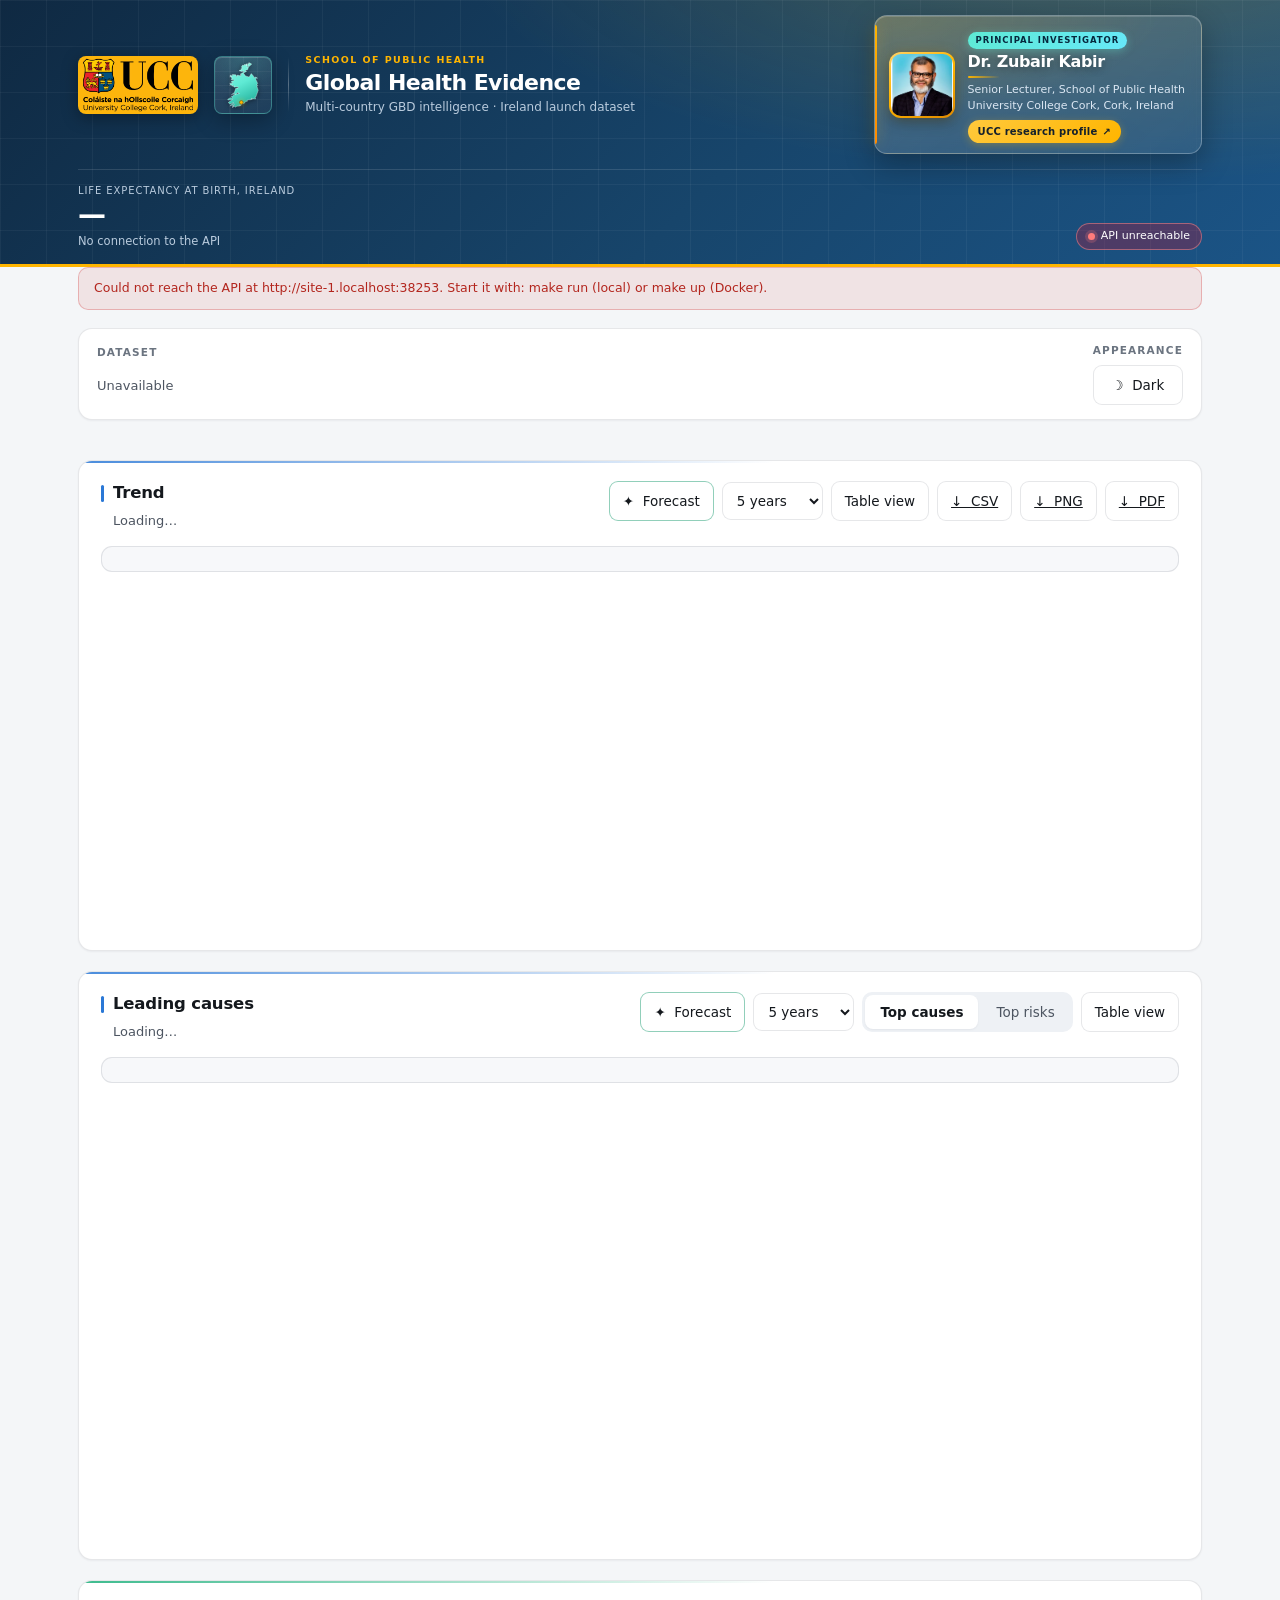
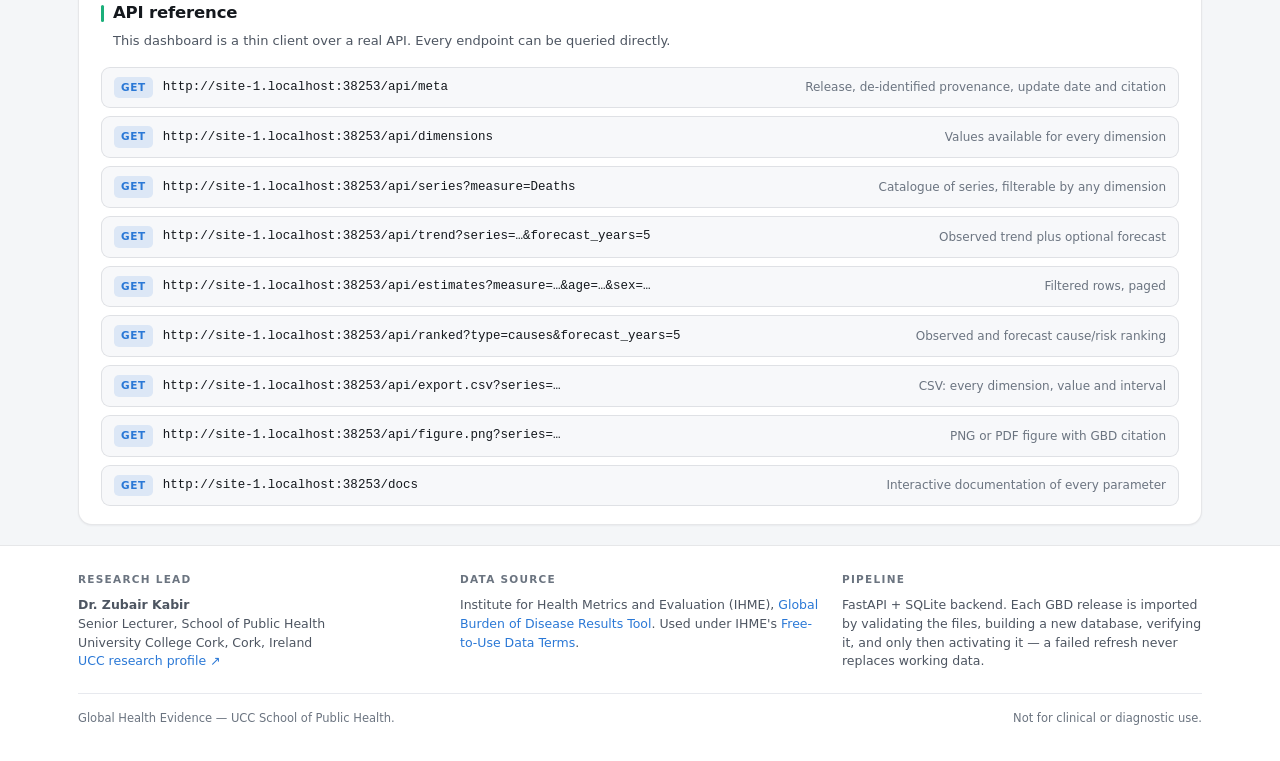
==== commit 621fff53: "Build secure multi-country analysis and forecasting" ====
--- a/static/index.html
+++ b/static/index.html
@@ -3,7 +3,10 @@
 <head>
 <meta charset="UTF-8">
 <meta name="viewport" content="width=device-width, initial-scale=1.0">
-<title>Ireland Health Evidence | UCC School of Public Health</title>
+<title>Global Health Evidence | UCC School of Public Health</title>
+<meta name="description" content="A secure, multi-country Global Burden of Disease analysis platform from University College Cork, launching with Ireland.">
+<meta name="referrer" content="no-referrer">
+<meta name="theme-color" content="#0f2942">
 <link rel="icon" href="assets/ucc-logo.png">
 <style>
   /* ------------------------------------------------------------------ *
@@ -431,6 +434,21 @@
     background: var(--surface-1); color: var(--text-primary);
     font-weight: 600; box-shadow: var(--shadow-sm);
   }
+  .btn.forecast {
+    border-color: color-mix(in srgb, var(--series-3) 42%, var(--border));
+    display: inline-flex; align-items: center; gap: 6px;
+  }
+  .btn.forecast[aria-pressed="true"] {
+    color: #fff; background: #08785a; border-color: #08785a;
+    box-shadow: 0 4px 12px rgba(8,120,90,0.22);
+  }
+  .horizon-select { min-width: 92px; width: auto; padding: 9px 10px; }
+  .forecast-note {
+    margin: 10px 0 0; padding: 9px 12px; border-radius: 9px;
+    font-size: 12px; color: var(--text-secondary);
+    border: 1px solid color-mix(in srgb, var(--series-3) 28%, var(--border));
+    background: color-mix(in srgb, var(--series-3) 7%, var(--surface-1));
+  }
 
   /* ----------------------------------------------------------- tiles --- */
 
@@ -647,8 +665,8 @@
         <div class="brand-rule"></div>
         <div class="brand-text">
           <p class="eyebrow">School of Public Health</p>
-          <h1>Ireland Health Evidence</h1>
-          <p class="sub">Global Burden of Disease Study</p>
+          <h1>Global Health Evidence</h1>
+          <p class="sub">Multi-country GBD intelligence &middot; Ireland launch dataset</p>
         </div>
       </div>
 
@@ -709,6 +727,10 @@
         <p class="desc" id="trendDesc">Loading&hellip;</p>
       </div>
       <div class="card-actions">
+        <button class="btn forecast" id="trendForecast" aria-pressed="false" title="Add an exploratory projection">&#10022;&nbsp; Forecast</button>
+        <select class="horizon-select" id="trendHorizon" aria-label="Trend forecast horizon" title="Forecast horizon">
+          <option value="3">3 years</option><option value="5" selected>5 years</option><option value="10">10 years</option>
+        </select>
         <button class="btn" id="trendTableToggle" aria-pressed="false">Table view</button>
         <a class="btn" id="downloadCsv" href="#" download title="Every dimension, value and uncertainty interval">&#8595;&nbsp; CSV</a>
         <a class="btn" id="downloadPng" href="#" download title="Figure with GBD source and citation">&#8595;&nbsp; PNG</a>
@@ -720,6 +742,7 @@
       <canvas id="trendChart" role="img" aria-label="Line chart of the selected series, with its uncertainty interval"></canvas>
     </div>
     <div class="legend" id="trendLegend"></div>
+    <p class="forecast-note" id="trendForecastNote" hidden></p>
     <div class="table-wrap" id="trendTableWrap" hidden></div>
     <p class="source-note" id="trendSource"></p>
   </section>
@@ -732,6 +755,10 @@
         <p class="desc" id="rankDesc">Loading&hellip;</p>
       </div>
       <div class="card-actions">
+        <button class="btn forecast" id="rankForecast" aria-pressed="false" title="Project each ranked item from its own history">&#10022;&nbsp; Forecast</button>
+        <select class="horizon-select" id="rankHorizon" aria-label="Ranking forecast horizon" title="Forecast horizon">
+          <option value="3">3 years</option><option value="5" selected>5 years</option><option value="10">10 years</option>
+        </select>
         <div class="segmented" role="group" aria-label="Rank causes or risk factors">
           <button class="btn" id="btnCauses" aria-pressed="true">Top causes</button>
           <button class="btn" id="btnRisks" aria-pressed="false">Top risks</button>
@@ -744,6 +771,7 @@
       <canvas id="rankChart" role="img" aria-label="Horizontal bar chart of the leading causes or risk factors"></canvas>
     </div>
     <div class="table-wrap" id="rankTableWrap" hidden></div>
+    <p class="forecast-note" id="rankForecastNote" hidden></p>
     <p class="source-note" id="rankCaveat" hidden>
       Every cause in the loaded dataset is ranked together. GBD causes are hierarchical, so if an
       export mixes levels, a parent (e.g. &ldquo;Mental disorders&rdquo;) appears alongside its own
@@ -793,7 +821,7 @@
       </div>
     </div>
     <div class="foot-note">
-      <span>Ireland Health Evidence &mdash; UCC School of Public Health.</span>
+      <span>Global Health Evidence &mdash; UCC School of Public Health.</span>
       <span>Not for clinical or diagnostic use.</span>
     </div>
   </div>
@@ -1048,7 +1076,9 @@
   catalogue: [],          // /api/series: every series and the years it covers
   rankOptions: [],        // /api/ranked/options: every rankable combination
   trendSel: {}, trendRange: {}, trendParams: {}, trend: null,
+  trendForecast: false, trendHorizon: 5,
   rankType: "causes", rankSel: {}, ranked: null,
+  rankForecast: false, rankHorizon: 5,
   tiles: null,
 };
 
@@ -1106,8 +1136,12 @@
   afterDatasetsDraw(chart) {
     const meta = chart.getDatasetMeta(0);
     if (!meta || !meta.data || !meta.data.length) return;
-    const last = meta.data[meta.data.length - 1];
-    const value = chart.data.datasets[0].data[chart.data.datasets[0].data.length - 1];
+    const values = chart.data.datasets[0].data;
+    let lastIndex = values.length - 1;
+    while (lastIndex >= 0 && values[lastIndex] === null) lastIndex -= 1;
+    if (lastIndex < 0) return;
+    const last = meta.data[lastIndex];
+    const value = values[lastIndex];
     const { ctx, chartArea } = chart;
     const text = fmt(value);
     ctx.save();
@@ -1298,7 +1332,11 @@
   const entry = updateTrendFilters(changed);
   const { from, to } = state.trendRange;
   const whole = from === entry.years[0] && to === entry.years[entry.years.length - 1];
-  const params = { series: entry.series_id, ...(STATIC || whole ? {} : { year_from: from, year_to: to }) };
+  const params = {
+    series: entry.series_id,
+    ...(STATIC || whole ? {} : { year_from: from, year_to: to }),
+    ...(!STATIC && state.trendForecast ? { forecast_years: state.trendHorizon } : {}),
+  };
   try {
     state.trend = await fetchJSON("/api/trend" + qs(params));
     state.trendParams = params;
@@ -1314,19 +1352,32 @@
   const color = css("--series-1");
   const surface = css("--surface-1");
   const k = data.display_scale;
-  const years = data.series.map((p) => p.year);
+  const forecast = data.forecast || [];
+  const observedYears = data.series.map((p) => p.year);
+  const years = [...observedYears, ...forecast.map((p) => p.year)];
   const values = data.series.map((p) => p.value * k);
   const lower = data.series.map((p) => scaled(p.lower, k));
   const upper = data.series.map((p) => scaled(p.upper, k));
+  const forecastValues = forecast.map((p) => p.value * k);
+  const forecastLower = forecast.map((p) => scaled(p.lower, k));
+  const forecastUpper = forecast.map((p) => scaled(p.upper, k));
   const band = data.has_uncertainty;
-  const span = years[0] === years[years.length - 1] ? years[0] : years[0] + "–" + years[years.length - 1];
+  const span = observedYears[0] === observedYears[observedYears.length - 1]
+    ? observedYears[0] : observedYears[0] + "–" + observedYears[observedYears.length - 1];
 
   $("trendTitle").textContent = data.title;
   $("trendDesc").textContent = describe(data) + " · " + span;
   $("trendLegend").innerHTML =
     '<span class="key" style="--accent:' + color + '"><i></i>Estimate</span>'
     + (band ? '<span class="key band" style="--accent:' + color + '"><i></i>95% uncertainty interval</span>'
-            : '<span class="key">No uncertainty interval in the source data</span>');
+            : '<span class="key">No uncertainty interval in the source data</span>')
+    + (forecast.length ? '<span class="key" style="--accent:' + css("--series-3")
+      + '"><i style="border-top:2px dashed currentColor;background:none"></i>Exploratory forecast</span>' : '');
+  const forecastNote = $("trendForecastNote");
+  forecastNote.hidden = !data.forecast_info;
+  if (data.forecast_info) forecastNote.textContent = data.forecast_info.status === "available"
+    ? data.forecast_info.model + " · approximate 95% prediction interval · " + data.forecast_info.note
+    : "Forecast unavailable: " + data.forecast_info.note;
   $("trendSource").textContent = "Unit: " + data.unit + ". " + data.release + ". " + servedFrom("/api/trend");
 
   // Every download carries the same selection, year range included.
@@ -1340,16 +1391,17 @@
   // Table twin -- every value and interval readable without relying on the chart.
   $("trendTableWrap").innerHTML =
     "<table><caption>" + esc(data.title) + " &mdash; " + esc(describe(data)) + "</caption>"
-    + "<thead><tr><th>Year</th><th class='num'>Value</th>"
-    + (band ? "<th class='num'>Lower</th><th class='num'>Upper</th>" : "") + "</tr></thead><tbody>"
-    + years.map((y, i) => "<tr><td>" + y + "</td><td class='num'>" + fmt(values[i]) + "</td>"
-        + (band ? "<td class='num'>" + (lower[i] === null ? "&ndash;" : fmt(lower[i])) + "</td><td class='num'>"
-                + (upper[i] === null ? "&ndash;" : fmt(upper[i])) + "</td>" : "") + "</tr>").join("")
+    + "<thead><tr><th>Year</th><th>Type</th><th class='num'>Value</th><th class='num'>Lower</th><th class='num'>Upper</th></tr></thead><tbody>"
+    + data.series.map((p, i) => "<tr><td>" + p.year + "</td><td>Observed</td><td class='num'>" + fmt(values[i])
+        + "</td><td class='num'>" + (lower[i] === null ? "&ndash;" : fmt(lower[i])) + "</td><td class='num'>"
+        + (upper[i] === null ? "&ndash;" : fmt(upper[i])) + "</td></tr>").join("")
+    + forecast.map((p, i) => "<tr><td>" + p.year + "</td><td>Forecast</td><td class='num'>" + fmt(forecastValues[i])
+        + "</td><td class='num'>" + fmt(forecastLower[i]) + "</td><td class='num'>" + fmt(forecastUpper[i]) + "</td></tr>").join("")
     + "</tbody></table>";
 
   const datasets = [{
     label: data.title,
-    data: values,
+    data: [...values, ...forecast.map(() => null)],
     borderColor: color,
     backgroundColor: color + "1a",    // ~10% wash, only when there is no band
     borderWidth: 2,
@@ -1365,8 +1417,21 @@
   if (band) {
     // Upper bound filled down to the lower bound ("+1"); gaps stay gaps.
     const bound = { borderWidth: 0, pointRadius: 0, pointHitRadius: 0, tension: 0.28, spanGaps: false };
-    datasets.push({ ...bound, label: "Upper", data: upper, fill: "+1", backgroundColor: color + "33" },
-                  { ...bound, label: "Lower", data: lower, fill: false });
+    datasets.push({ ...bound, label: "Upper", data: [...upper, ...forecast.map(() => null)], fill: "+1", backgroundColor: color + "33" },
+                  { ...bound, label: "Lower", data: [...lower, ...forecast.map(() => null)], fill: false });
+  }
+  if (forecast.length) {
+    const forecastColor = css("--series-3");
+    const prefix = data.series.map((_, i) => i === data.series.length - 1 ? values[i] : null);
+    datasets.push({
+      label: "Forecast", data: [...prefix, ...forecastValues], borderColor: forecastColor,
+      borderDash: [7, 5], borderWidth: 2, tension: 0.2, pointRadius: 4,
+      pointBackgroundColor: forecastColor, pointBorderColor: surface, pointBorderWidth: 2,
+    });
+    const gap = data.series.map(() => null);
+    const bound = { borderWidth: 0, pointRadius: 0, pointHitRadius: 0, tension: 0.2, spanGaps: false };
+    datasets.push({ ...bound, label: "Forecast upper", data: [...gap, ...forecastUpper], fill: "+1", backgroundColor: forecastColor + "24" },
+                  { ...bound, label: "Forecast lower", data: [...gap, ...forecastLower], fill: false });
   }
 
   if (trendChart) trendChart.destroy();
@@ -1382,13 +1447,18 @@
       plugins: {
         legend: { display: false },       // the HTML legend names estimate and band
         tooltip: Object.assign(tooltipStyle(), {
-          filter: (item) => item.datasetIndex === 0,
+          filter: (item) => item.dataset.label === data.title
+            || (item.dataset.label === "Forecast" && item.dataIndex >= data.series.length),
           callbacks: {
             title: (items) => "Year " + items[0].label,
             label: (ctx) => {
-              const i = ctx.dataIndex;
-              return " " + fmt(values[i]) + " " + data.unit
-                + (lower[i] !== null ? "  (95% UI " + fmt(lower[i]) + "–" + fmt(upper[i]) + ")" : "");
+              const projected = ctx.dataset.label === "Forecast";
+              const i = projected ? ctx.dataIndex - data.series.length : ctx.dataIndex;
+              const value = projected ? forecastValues[i] : values[i];
+              const lo = projected ? forecastLower[i] : lower[i];
+              const hi = projected ? forecastUpper[i] : upper[i];
+              return " " + (projected ? "Forecast " : "") + fmt(value) + " " + data.unit
+                + (lo !== null ? "  (95% " + (projected ? "PI " : "UI ") + fmt(lo) + "–" + fmt(hi) + ")" : "");
             },
           },
         }),
@@ -1430,6 +1500,7 @@
     $("rankFilters").innerHTML = "";
     $("rankTableWrap").innerHTML = "";
     $("rankCaveat").hidden = true;
+    $("rankForecastNote").hidden = true;
     $("rankTitle").textContent = state.rankType === "causes" ? "Leading causes" : "Leading risk factors";
     $("rankDesc").textContent = "Nothing in the loaded dataset can be ranked this way.";
     $("rankSource").textContent = "";
@@ -1442,7 +1513,9 @@
     (dim, value) => { state.rankSel[dim] = dim === "year" ? Number(value) : value; loadRank(); });
   const option = match[0];
   try {
-    state.ranked = await fetchJSON("/api/ranked" + qs(Object.fromEntries(RANK_KEYS.map((k) => [k, option[k]]))));
+    const params = Object.fromEntries(RANK_KEYS.map((k) => [k, option[k]]));
+    if (!STATIC && state.rankForecast) params.forecast_years = state.rankHorizon;
+    state.ranked = await fetchJSON("/api/ranked" + qs(params));
     drawRank();
   } catch (e) {
     showStatus("Could not load that ranking: " + e.message, false);
@@ -1457,23 +1530,41 @@
   // each gets one slot, not a colour per bar.
   const color = causes ? css("--series-1") : css("--series-2");
   const k = data.display_scale;
-  const items = data.items.map((it) => ({ label: it.label, v: it.value * k, lo: scaled(it.lower, k), hi: scaled(it.upper, k) }));
+  const observedItems = data.items.map((it) => ({ label: it.label, v: it.value * k, lo: scaled(it.lower, k), hi: scaled(it.upper, k) }));
+  const projected = (data.forecast_items || []).map((it) => ({
+    label: it.label, v: it.value * k, lo: scaled(it.lower, k), hi: scaled(it.upper, k),
+  }));
+  const observedByLabel = Object.fromEntries(observedItems.map((it) => [it.label, it]));
+  const projectedByLabel = Object.fromEntries(projected.map((it) => [it.label, it]));
+  // When projected values exist, order the comparison by the projected rank.
+  const items = projected.length
+    ? projected.map((it) => observedByLabel[it.label]).filter(Boolean)
+    : observedItems;
   const ui = items.some((it) => it.lo !== null);
 
   $("rankCard").style.setProperty("--accent", color);
-  $("rankTitle").textContent = (causes ? "Leading causes, " : "Leading risk factors, ") + data.year;
+  $("rankTitle").textContent = (causes ? "Leading causes, " : "Leading risk factors, ") + data.year
+    + (projected.length ? " → " + data.forecast_year : "");
   $("rankDesc").textContent = "Ranked by " + describe({ ...data, title: null });
   $("rankCaveat").hidden = !causes;
+  const forecastNote = $("rankForecastNote");
+  forecastNote.hidden = !data.forecast_info;
+  if (data.forecast_info) forecastNote.textContent = data.forecast_info.status === "available"
+    ? data.forecast_info.model + " · projected to " + data.forecast_year + " · " + data.forecast_info.note
+    : "Forecast unavailable: " + data.forecast_info.note;
   $("rankSource").textContent = "Unit: " + data.unit + ". " + data.release + ". " + servedFrom("/api/ranked");
   $("rankChartWrap").style.height = Math.max(260, items.length * 30 + 70) + "px";
 
   $("rankTableWrap").innerHTML =
     "<table><caption>" + (causes ? "Leading causes" : "Leading risk factors") + " &mdash; "
     + esc(describe({ ...data, title: null })) + ", " + data.year + "</caption>"
-    + "<thead><tr><th>#</th><th>" + (causes ? "Cause" : "Risk factor") + "</th><th class='num'>Value</th>"
-    + (ui ? "<th class='num'>95% UI</th>" : "") + "</tr></thead><tbody>"
+    + "<thead><tr><th>" + (projected.length ? "Forecast rank" : "#") + "</th><th>" + (causes ? "Cause" : "Risk factor") + "</th><th class='num'>Observed " + data.year + "</th>"
+    + (projected.length ? "<th class='num'>Forecast " + data.forecast_year + "</th>" : "")
+    + (ui ? "<th class='num'>Observed 95% UI</th>" : "") + "</tr></thead><tbody>"
     + items.map((it, i) => "<tr><td>" + (i + 1) + "</td><td>" + esc(it.label) + "</td><td class='num'>"
-        + fmt(it.v) + "</td>" + (ui ? "<td class='num'>" + (it.lo === null ? "&ndash;"
+        + fmt(it.v) + "</td>" + (projected.length ? "<td class='num'>" + (projectedByLabel[it.label]
+          ? fmt(projectedByLabel[it.label].v) : "&ndash;") + "</td>" : "")
+        + (ui ? "<td class='num'>" + (it.lo === null ? "&ndash;"
         : fmt(it.lo) + "&ndash;" + fmt(it.hi)) + "</td>" : "") + "</tr>").join("")
     + "</tbody></table>";
 
@@ -1484,13 +1575,19 @@
     data: {
       labels: items.map((it) => it.label),
       datasets: [{
-        label: data.measure,
+        label: "Observed " + data.year,
         data: items.map((it) => it.v),
         backgroundColor: color,
         borderRadius: 4,          // rounded data-end
         borderSkipped: "start",   // square at the baseline
         barThickness: 18,         // <= 24px
-      }],
+      }, ...(projected.length ? [{
+        label: "Forecast " + data.forecast_year,
+        data: items.map((it) => projectedByLabel[it.label]?.v ?? null),
+        backgroundColor: css("--series-3") + "b8",
+        borderColor: css("--series-3"), borderWidth: 1, borderRadius: 4,
+        borderSkipped: "start", barThickness: 13,
+      }] : [])],
     },
     options: {
       indexAxis: "y",
@@ -1498,13 +1595,13 @@
       maintainAspectRatio: false,
       layout: { padding: { right: 18 } },
       plugins: {
-        legend: { display: false },
+        legend: { display: Boolean(projected.length), labels: { color: css("--text-secondary"), usePointStyle: true } },
         tooltip: Object.assign(tooltipStyle(), {
           callbacks: {
             label: (ctx) => {
-              const it = items[ctx.dataIndex];
+              const it = ctx.datasetIndex ? projectedByLabel[items[ctx.dataIndex].label] : items[ctx.dataIndex];
               return " " + fmt(it.v) + " " + data.unit
-                + (it.lo !== null ? "  (95% UI " + fmt(it.lo) + "–" + fmt(it.hi) + ")" : "");
+                + (it.lo !== null ? "  (95% " + (ctx.datasetIndex ? "PI " : "UI ") + fmt(it.lo) + "–" + fmt(it.hi) + ")" : "");
             },
           },
         }),
@@ -1556,12 +1653,12 @@
   $("apiSection").hidden = STATIC;
   if (STATIC) return;
   const rows = [
-    ["/api/meta", "Release, import date, source files and checksums, citation"],
+    ["/api/meta", "Release, de-identified provenance, update date and citation"],
     ["/api/dimensions", "Values available for every dimension"],
     ["/api/series?measure=Deaths", "Catalogue of series, filterable by any dimension"],
-    ["/api/trend?series=…&year_from=2010", "One series with 95% uncertainty intervals"],
+    ["/api/trend?series=…&forecast_years=5", "Observed trend plus optional forecast"],
     ["/api/estimates?measure=…&age=…&sex=…", "Filtered rows, paged"],
-    ["/api/ranked?type=causes&measure=…", "Leading causes or risks"],
+    ["/api/ranked?type=causes&forecast_years=5", "Observed and forecast cause/risk ranking"],
     ["/api/export.csv?series=…", "CSV: every dimension, value and interval"],
     ["/api/figure.png?series=…", "PNG or PDF figure with GBD citation"],
     ["/docs", "Interactive documentation of every parameter"],
@@ -1574,9 +1671,11 @@
 /* ---- provenance -------------------------------------------------------- */
 
 function renderProvenance(meta) {
+  const locations = [...new Set(state.catalogue.map((entry) => entry.location))];
+  const locationText = locations.length > 1 ? locations.length + " locations" : (locations[0] || "Ireland") + " launch dataset";
   $("chips").innerHTML =
       '<span class="chip place"><svg class="map-icon" aria-hidden="true" focusable="false">'
-    + '<use href="#ie-map"/></svg>Republic of Ireland</span>'
+    + '<use href="#ie-map"/></svg>' + esc(locationText) + '</span>'
     + (STATIC
         ? '<span class="chip"><span class="dot"></span>Snapshot ' + esc((meta.snapshot_built || "").slice(0, 10)) + "</span>"
         : '<span class="chip"><span class="dot live"></span>Live API</span>')
@@ -1589,8 +1688,8 @@
     + "<span>" + meta.row_count.toLocaleString() + " estimates &middot; "
     + meta.series_count.toLocaleString() + " series &middot; " + meta.year_min + "&ndash;" + meta.year_max + "</span>"
     + "<span>Updated " + esc(fmtDate(meta.imported_at)) + " &middot; " + esc(meta.source) + "</span>"
-    + meta.source_files.map((f) => '<code title="' + esc(f.filename + " · " + f.row_count + " rows · sha256 " + f.sha256)
-        + '">' + esc(f.filename) + " &middot; sha256 " + esc(f.sha256.slice(0, 12)) + "&hellip;</code>").join("")
+    + meta.source_files.map((f) => '<code title="De-identified provenance · ' + f.row_count + ' rows">'
+        + esc(f.label) + " &middot; " + f.row_count.toLocaleString() + " rows</code>").join("")
     + (meta.prototype ? '<span class="flag" title="' + esc(meta.notice) + '">Prototype data &mdash; not for citation</span>' : "");
   $("footCitation").textContent = meta.citation;
 }
@@ -1624,6 +1723,7 @@
   try {
     [state.catalogue, state.rankOptions] = await Promise.all([
       fetchJSON("/api/series"), fetchJSON("/api/ranked/options")]);
+    renderProvenance(meta);
   } catch (e) {
     showStatus("Could not load the list of available series: " + e.message, false);
     return;
@@ -1643,6 +1743,24 @@
 
 $("btnCauses").addEventListener("click", () => setRankType("causes"));
 $("btnRisks").addEventListener("click", () => setRankType("risks"));
+$("trendForecast").addEventListener("click", () => {
+  state.trendForecast = !state.trendForecast;
+  $("trendForecast").setAttribute("aria-pressed", String(state.trendForecast));
+  loadTrend();
+});
+$("trendHorizon").addEventListener("change", (event) => {
+  state.trendHorizon = Number(event.target.value);
+  if (state.trendForecast) loadTrend();
+});
+$("rankForecast").addEventListener("click", () => {
+  state.rankForecast = !state.rankForecast;
+  $("rankForecast").setAttribute("aria-pressed", String(state.rankForecast));
+  loadRank();
+});
+$("rankHorizon").addEventListener("change", (event) => {
+  state.rankHorizon = Number(event.target.value);
+  if (state.rankForecast) loadRank();
+});
 
 init();
 </script>
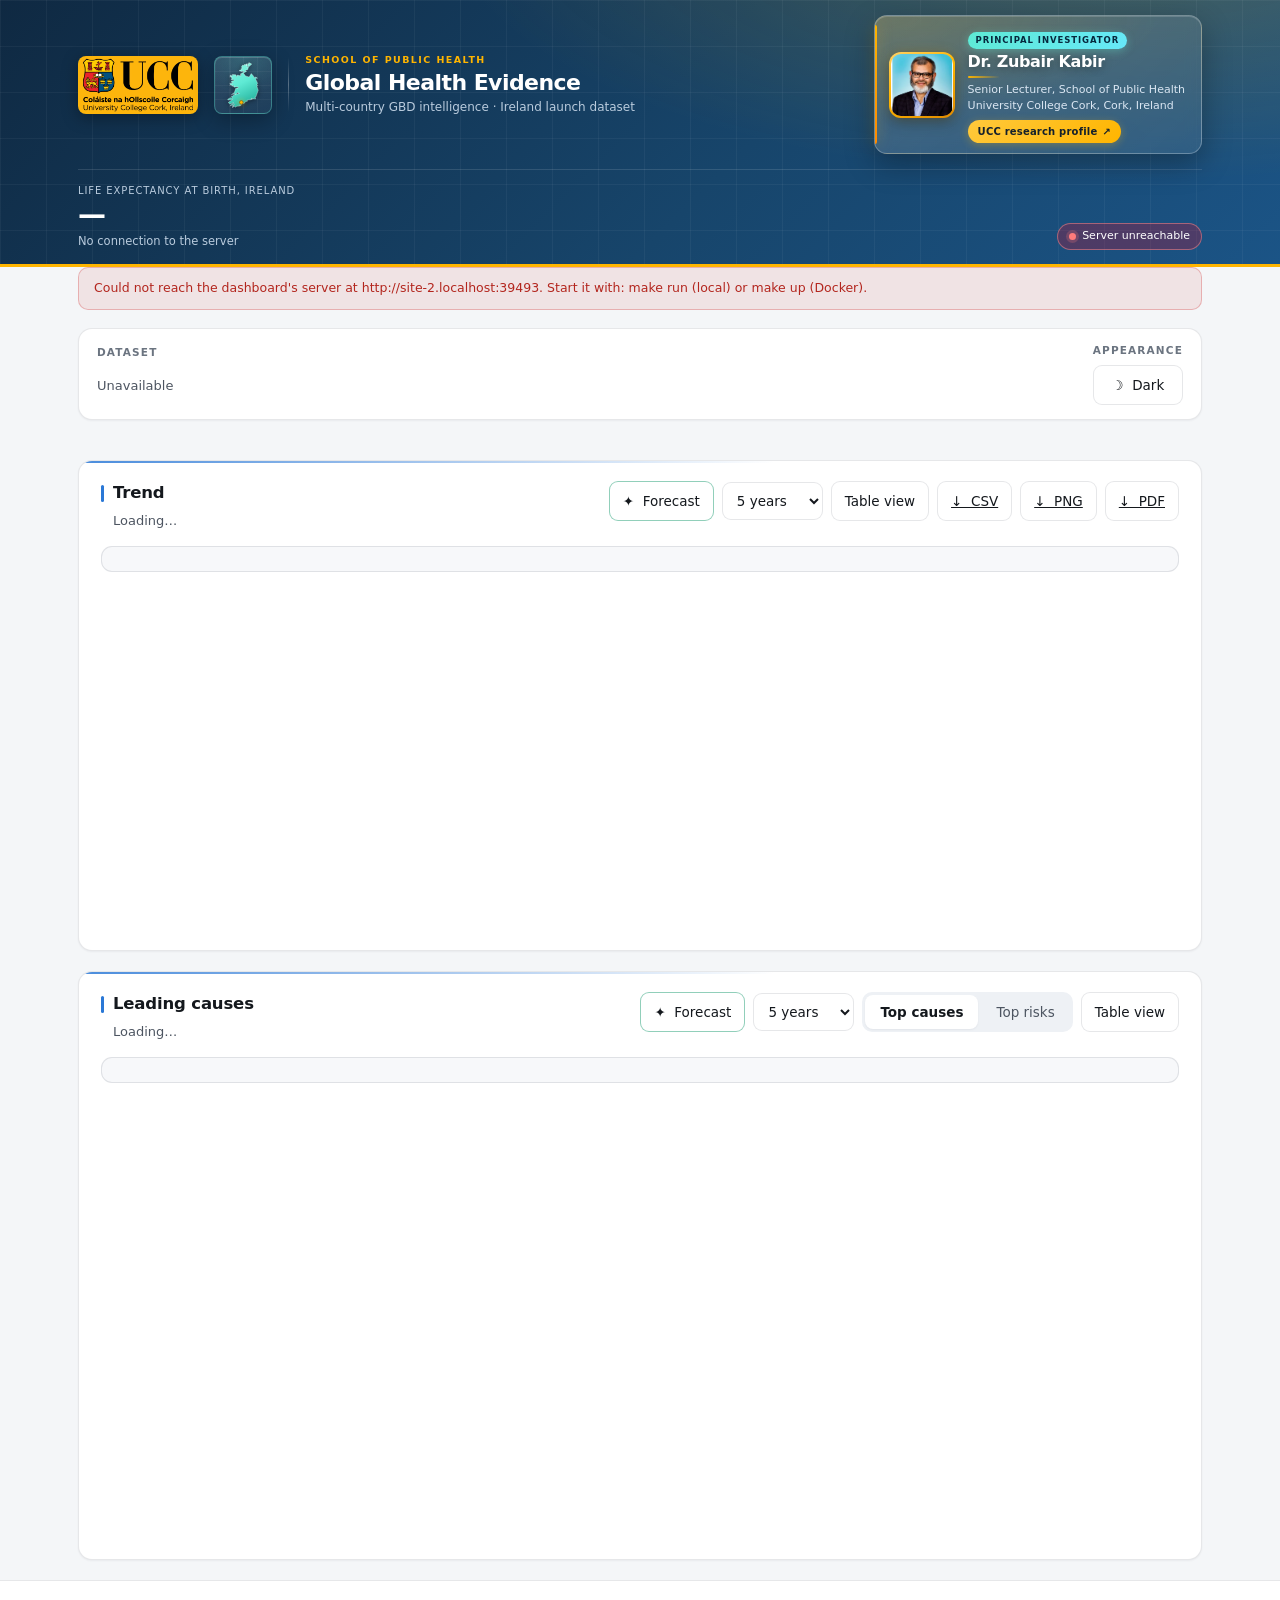
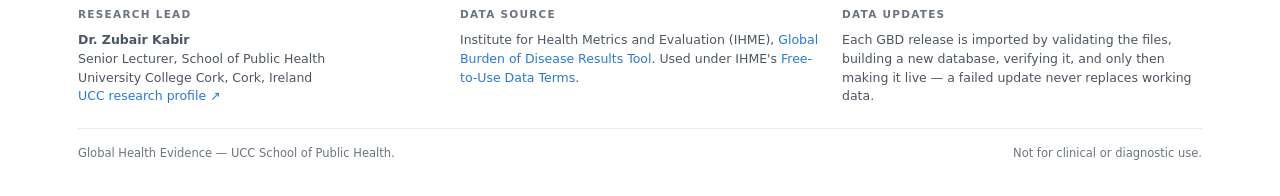
==== commit 2e8967b0: "Show no API information in the dashboard or by default The dashboard is for approved users of the re" ====
--- a/static/index.html
+++ b/static/index.html
@@ -556,24 +556,12 @@
   .status-line.ok    { background: rgba(12,163,12,0.09); color: var(--good);  border-color: rgba(12,163,12,0.25); }
   .status-line.error { background: rgba(208,59,59,0.10); color: var(--danger); border-color: rgba(208,59,59,0.30); }
 
-  /* -------------------------------------------------------- api list --- */
-
-  .api-list { display: grid; gap: 8px; }
-  .api-row {
-    display: flex; align-items: center; gap: 10px; flex-wrap: wrap;
-    padding: 9px 12px; border-radius: 9px; background: var(--surface-2);
-    border: 1px solid var(--border);
-  }
-  .verb {
-    font-size: 10.5px; font-weight: 700; letter-spacing: 0.06em;
-    padding: 3px 7px; border-radius: 5px;
-    background: rgba(42,120,214,0.13); color: var(--series-1);
-  }
+  /* ------------------------------------------------------------ code --- */
+
   code {
     font-family: ui-monospace, SFMono-Regular, Menlo, monospace;
     font-size: 12.5px; color: var(--text-primary);
   }
-  .api-row .what { margin-left: auto; font-size: 12px; color: var(--text-muted); }
 
   /* ---------------------------------------------------------- footer --- */
 
@@ -780,18 +768,6 @@
     <p class="source-note" id="rankSource"></p>
   </section>
 
-  <!-- API reference: live app only. A published snapshot has no API behind it,
-       so the script hides this section there rather than list dead addresses. -->
-  <section class="card" id="apiSection" style="--accent: var(--series-3);">
-    <div class="card-head">
-      <div>
-        <h2><span class="accent-bar"></span>API reference</h2>
-        <p class="desc">This dashboard is a thin client over a real API. Every endpoint can be queried directly.</p>
-      </div>
-    </div>
-    <div class="api-list" id="apiList"></div>
-  </section>
-
 </main>
 
 <footer>
@@ -814,10 +790,10 @@
         <p class="foot-cite" id="footCitation"></p>
       </div>
       <div>
-        <h3>Pipeline</h3>
-        FastAPI + SQLite backend. Each GBD release is imported by validating
-        the files, building a new database, verifying it, and only then
-        activating it &mdash; a failed refresh never replaces working data.
+        <h3>Data updates</h3>
+        Each GBD release is imported by validating the files, building a new
+        database, verifying it, and only then making it live &mdash; a failed
+        update never replaces working data.
       </div>
     </div>
     <div class="foot-note">
@@ -880,12 +856,8 @@
   return route.replace(/^\/api\//, "api/") + ".json";   // meta, series, dimensions, health, ranked/options
 }
 
-// The origin the API reference list documents (live app only).
+// The server the dashboard talks to, named only when it cannot be reached.
 const API_SHOWN = API_BASE || location.origin;
-// Where a value on screen came from: a live route, or a file in the snapshot.
-const servedFrom = (route) => STATIC
-  ? "From the published snapshot of " + route
-  : "Served live from " + API_SHOWN + route;
 
 const $ = (id) => document.getElementById(id);
 const css = (name) => getComputedStyle(document.documentElement).getPropertyValue(name).trim();
@@ -1378,7 +1350,7 @@
   if (data.forecast_info) forecastNote.textContent = data.forecast_info.status === "available"
     ? data.forecast_info.model + " · approximate 95% prediction interval · " + data.forecast_info.note
     : "Forecast unavailable: " + data.forecast_info.note;
-  $("trendSource").textContent = "Unit: " + data.unit + ". " + data.release + ". " + servedFrom("/api/trend");
+  $("trendSource").textContent = "Unit: " + data.unit + ". Source: IHME, " + data.release + ".";
 
   // Every download carries the same selection, year range included.
   const stem = slug(data.title) + "_" + slug(data.release);
@@ -1552,7 +1524,7 @@
   if (data.forecast_info) forecastNote.textContent = data.forecast_info.status === "available"
     ? data.forecast_info.model + " · projected to " + data.forecast_year + " · " + data.forecast_info.note
     : "Forecast unavailable: " + data.forecast_info.note;
-  $("rankSource").textContent = "Unit: " + data.unit + ". " + data.release + ". " + servedFrom("/api/ranked");
+  $("rankSource").textContent = "Unit: " + data.unit + ". Source: IHME, " + data.release + ".";
   $("rankChartWrap").style.height = Math.max(260, items.length * 30 + 70) + "px";
 
   $("rankTableWrap").innerHTML =
@@ -1646,28 +1618,6 @@
 wireTableToggle("trendTableToggle", "trendTableWrap", "trendChartWrap");
 wireTableToggle("rankTableToggle", "rankTableWrap", "rankChartWrap");
 
-/* ---- API reference list ------------------------------------------------ */
-
-function renderApiList() {
-  // A snapshot has no API of its own: every address listed would be dead.
-  $("apiSection").hidden = STATIC;
-  if (STATIC) return;
-  const rows = [
-    ["/api/meta", "Release, de-identified provenance, update date and citation"],
-    ["/api/dimensions", "Values available for every dimension"],
-    ["/api/series?measure=Deaths", "Catalogue of series, filterable by any dimension"],
-    ["/api/trend?series=…&forecast_years=5", "Observed trend plus optional forecast"],
-    ["/api/estimates?measure=…&age=…&sex=…", "Filtered rows, paged"],
-    ["/api/ranked?type=causes&forecast_years=5", "Observed and forecast cause/risk ranking"],
-    ["/api/export.csv?series=…", "CSV: every dimension, value and interval"],
-    ["/api/figure.png?series=…", "PNG or PDF figure with GBD citation"],
-    ["/docs", "Interactive documentation of every parameter"],
-  ];
-  $("apiList").innerHTML = rows.map(([path, what]) =>
-    '<div class="api-row"><span class="verb">GET</span><code>' + esc(API_SHOWN + path)
-    + '</code><span class="what">' + what + "</span></div>").join("");
-}
-
 /* ---- provenance -------------------------------------------------------- */
 
 function renderProvenance(meta) {
@@ -1676,9 +1626,6 @@
   $("chips").innerHTML =
       '<span class="chip place"><svg class="map-icon" aria-hidden="true" focusable="false">'
     + '<use href="#ie-map"/></svg>' + esc(locationText) + '</span>'
-    + (STATIC
-        ? '<span class="chip"><span class="dot"></span>Snapshot ' + esc((meta.snapshot_built || "").slice(0, 10)) + "</span>"
-        : '<span class="chip"><span class="dot live"></span>Live API</span>')
     + '<span class="chip"><span class="dot"></span>' + esc(meta.release) + "</span>"
     + '<span class="chip"><span class="dot"></span>Updated ' + esc(fmtDate(meta.imported_at)) + "</span>"
     + '<span class="chip"><span class="dot"></span>' + esc(meta.prototype ? "Prototype seed data" : meta.source) + "</span>";
@@ -1697,8 +1644,6 @@
 /* ---- init -------------------------------------------------------------- */
 
 async function init() {
-  renderApiList();
-
   let meta;
   try {
     meta = await fetchJSON("/api/meta");
@@ -1707,13 +1652,13 @@
     // a different problem from an unreachable API, with a different fix.
     const noDatabase = !STATIC && e.status === 503;
     $("chipStatus").className = "chip alert";
-    $("chipStatus").innerHTML = '<span class="dot down"></span>' + (noDatabase ? "Database not ready" : "API unreachable");
+    $("chipStatus").innerHTML = '<span class="dot down"></span>' + (noDatabase ? "Database not ready" : "Server unreachable");
     $("heroValue").innerHTML = "&mdash;";
-    $("heroDelta").textContent = noDatabase ? "The app is running, but its database is not ready" : "No connection to the API";
+    $("heroDelta").textContent = noDatabase ? "The app is running, but its database is not ready" : "No connection to the server";
     $("datasetLine").textContent = "Unavailable";
     showStatus(noDatabase ? e.detail
       : STATIC ? "This published snapshot is incomplete: its data files could not be loaded."
-      : "Could not reach the API at " + API_SHOWN
+      : "Could not reach the dashboard's server at " + API_SHOWN
         + ". Start it with: make run (local) or make up (Docker).", false);
     return;
   }
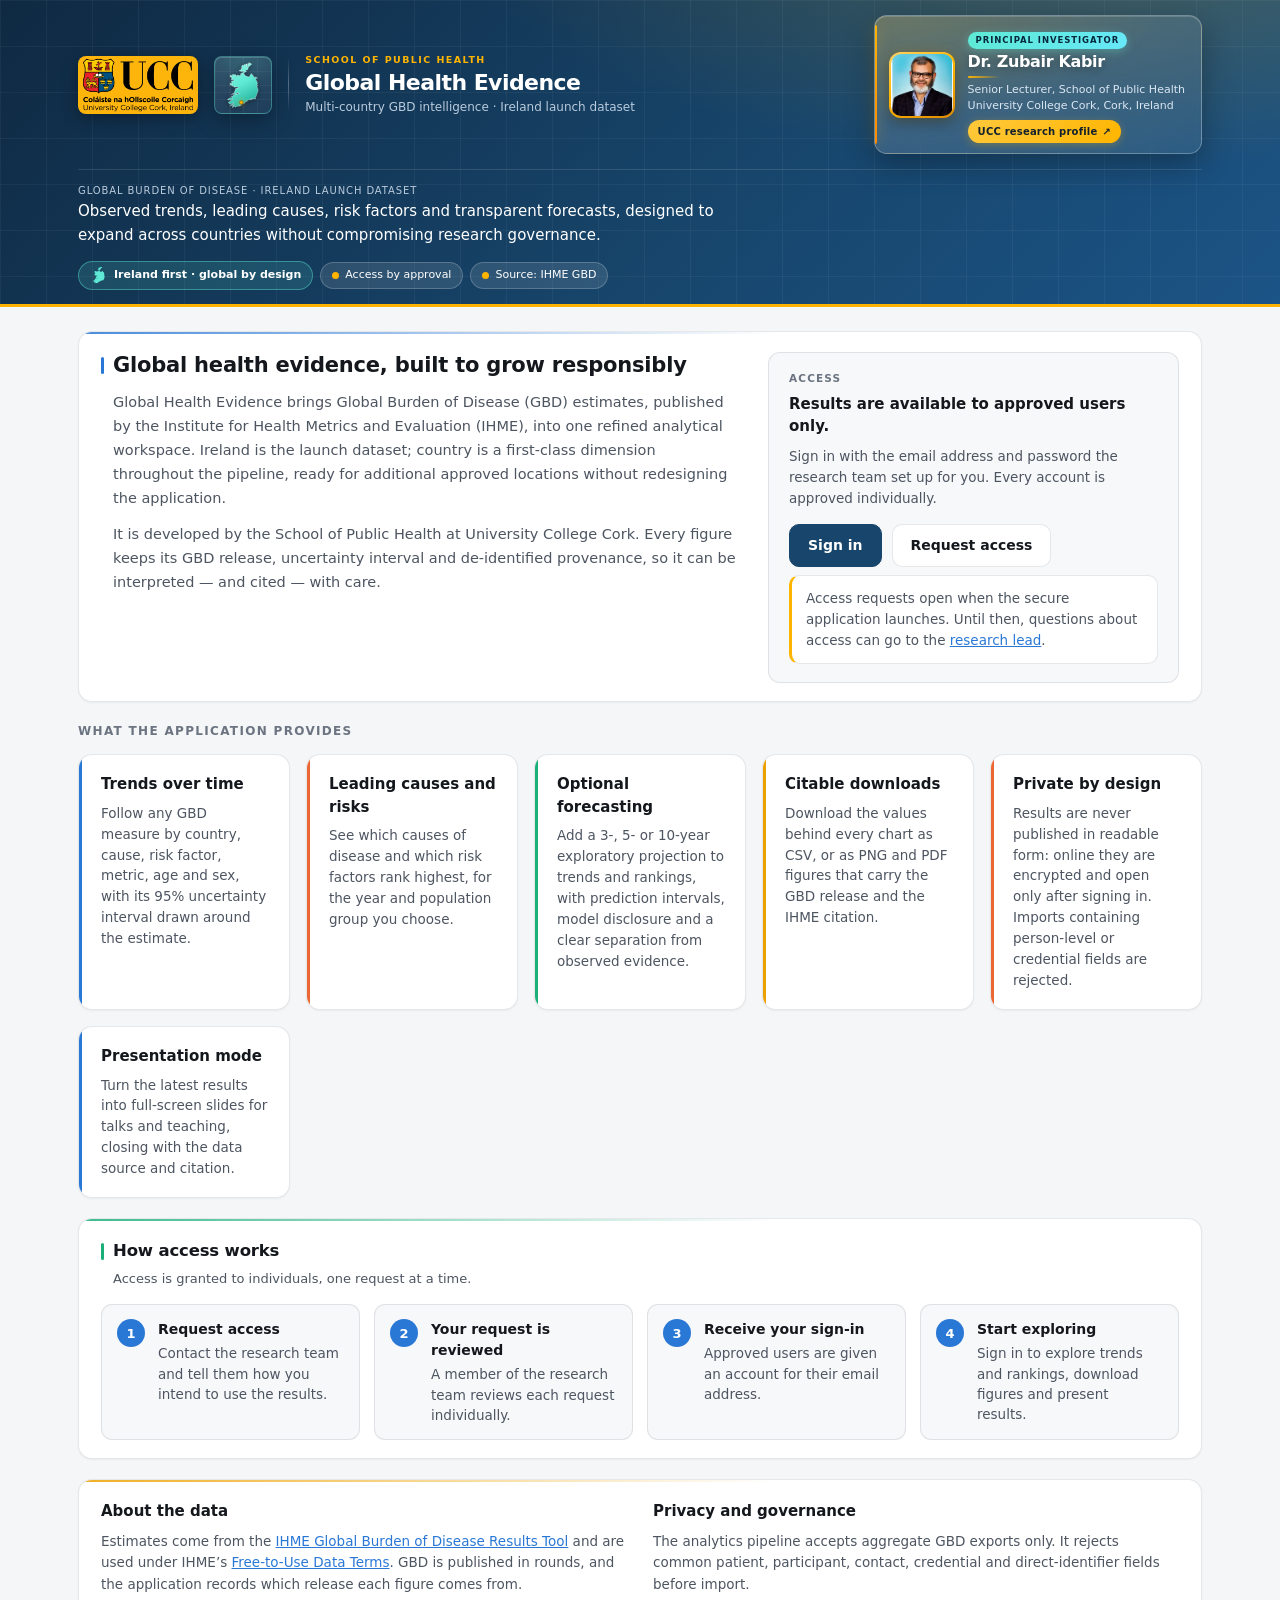
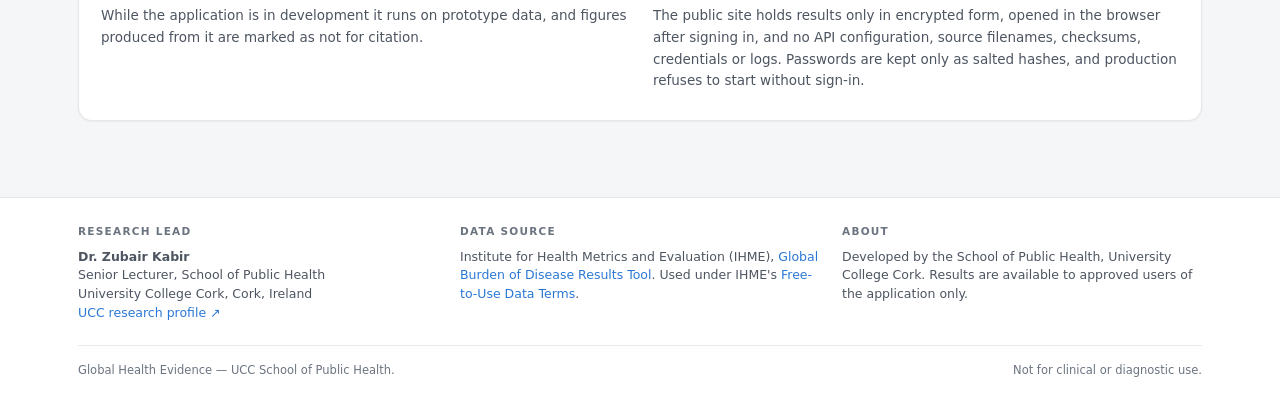
==== commit f0ccc035: "Redesign the application and seal results for GitHub Pages The results move from one long page to an" ====
--- a/static/index.html
+++ b/static/index.html
@@ -4,10 +4,28 @@
 <meta charset="UTF-8">
 <meta name="viewport" content="width=device-width, initial-scale=1.0">
 <title>Global Health Evidence | UCC School of Public Health</title>
-<meta name="description" content="A secure, multi-country Global Burden of Disease analysis platform from University College Cork, launching with Ireland.">
+<meta name="description" content="A secure multi-country Global Burden of Disease analysis platform from University College Cork, launching with Ireland. Access to results is by approval.">
 <meta name="referrer" content="no-referrer">
 <meta name="theme-color" content="#0f2942">
+<meta property="og:title" content="Global Health Evidence">
+<meta property="og:description" content="Secure, transparent multi-country GBD intelligence from UCC, launching with Ireland.">
+<meta property="og:type" content="website">
+<meta http-equiv="Content-Security-Policy" content="default-src 'self'; img-src 'self'; style-src 'self' 'unsafe-inline'; script-src 'sha256-yp/+HY1ThCU1zk2LZ7Il+weAbs1hhXKm76ETe879Jog='; connect-src 'none'; object-src 'none'; base-uri 'none'; form-action 'self'">
 <link rel="icon" href="assets/ucc-logo.png">
+<script>
+  // Use the appearance a visitor chose in the dashboard, before first paint.
+  try { var t = localStorage.getItem("ucc-gbd-theme"); if (t) document.documentElement.dataset.theme = t; } catch (e) {}
+</script>
+<!--
+  The public landing page. It holds no results and makes no API calls: GBD
+  results are available only to approved users of the application.
+
+  Its call to action exists in two marked versions, one of which is removed
+  when the page is published (see scripts/build_static_site.py): the live one
+  has "Request access" / "Sign in" buttons, for once the application is
+  hosted; the pending one says access opens when the application launches.
+  Design tokens, masthead and footer styles are copied from index.html.
+-->
 <style>
   /* ------------------------------------------------------------------ *
    * Design tokens.
@@ -358,145 +376,6 @@
   .dot.live { background: #4ade80; box-shadow: 0 0 0 3px rgba(74,222,128,0.22); }
   .dot.down { background: #ff7b7b; box-shadow: 0 0 0 3px rgba(255,123,123,0.22); }
 
-  /* --------------------------------------------------------- toolbar --- */
-
-  main { padding: 22px 0 60px; }
-
-  .toolbar {
-    background: var(--surface-1);
-    border: 1px solid var(--border);
-    border-radius: var(--radius);
-    box-shadow: var(--shadow-sm);
-    padding: 14px 18px;
-    margin-bottom: 20px;
-    display: flex; align-items: flex-end; gap: 22px; flex-wrap: wrap;
-  }
-  .field { display: flex; flex-direction: column; gap: 6px; min-width: 0; }
-  .field > label {
-    font-size: 10.5px; font-weight: 700; letter-spacing: 0.11em;
-    text-transform: uppercase; color: var(--text-muted);
-  }
-  .toolbar .spacer { margin-left: auto; }
-  .field > .field-label {
-    font-size: 10.5px; font-weight: 700; letter-spacing: 0.11em;
-    text-transform: uppercase; color: var(--text-muted);
-  }
-  .toolbar .dataset { flex: 1 1 420px; }
-  .dataset-line {
-    display: flex; flex-wrap: wrap; align-items: center; gap: 6px 16px;
-    min-height: 38px; font-size: 13px; color: var(--text-secondary);
-  }
-  .dataset-line strong { color: var(--text-primary); font-weight: 650; }
-  .dataset-line code { font-size: 11.5px; color: var(--text-muted); }
-  .flag {
-    font-size: 11px; font-weight: 650; white-space: nowrap;
-    color: var(--danger); padding: 2px 9px; border-radius: 999px;
-    background: color-mix(in srgb, var(--danger) 9%, transparent);
-    border: 1px solid color-mix(in srgb, var(--danger) 32%, transparent);
-  }
-
-  /* Filter panel inside a card: every dimension the card's chart depends on. */
-  .filters {
-    display: grid; gap: 10px 12px; margin: 0 0 16px;
-    grid-template-columns: repeat(auto-fill, minmax(150px, 1fr));
-    padding: 12px 14px; border-radius: 11px;
-    background: var(--surface-2); border: 1px solid var(--border);
-  }
-  .filters .field { gap: 4px; }
-  .filters .field > label { font-size: 9.5px; }
-  .filters select { min-width: 0; width: 100%; font-size: 13px; padding: 7px 9px; }
-  .filters select:disabled { opacity: 0.75; cursor: default; }
-  .filters .wide { grid-column: span 2; }
-
-  select, .btn {
-    font: inherit; font-size: 13.5px;
-    padding: 9px 13px;
-    border-radius: 9px;
-    border: 1px solid var(--border);
-    background: var(--surface-1);
-    color: var(--text-primary);
-    cursor: pointer;
-    transition: background .15s, border-color .15s, color .15s;
-  }
-  select { min-width: 280px; }
-  select:hover, .btn:hover { border-color: var(--axis); background: var(--surface-2); }
-  select:focus-visible, .btn:focus-visible, a:focus-visible {
-    outline: 2px solid var(--series-1); outline-offset: 2px;
-  }
-
-  .segmented { display: inline-flex; background: var(--surface-sunken); border-radius: 10px; padding: 3px; gap: 3px; }
-  .segmented .btn {
-    border: none; background: transparent; border-radius: 8px;
-    padding: 7px 15px; font-size: 13.5px; color: var(--text-secondary);
-  }
-  .segmented .btn:hover { background: var(--surface-1); color: var(--text-primary); }
-  .segmented .btn[aria-pressed="true"] {
-    background: var(--surface-1); color: var(--text-primary);
-    font-weight: 600; box-shadow: var(--shadow-sm);
-  }
-  .btn.forecast {
-    border-color: color-mix(in srgb, var(--series-3) 42%, var(--border));
-    display: inline-flex; align-items: center; gap: 6px;
-  }
-  .btn.forecast[aria-pressed="true"] {
-    color: #fff; background: #08785a; border-color: #08785a;
-    box-shadow: 0 4px 12px rgba(8,120,90,0.22);
-  }
-  .horizon-select { min-width: 92px; width: auto; padding: 9px 10px; }
-  .forecast-note {
-    margin: 10px 0 0; padding: 9px 12px; border-radius: 9px;
-    font-size: 12px; color: var(--text-secondary);
-    border: 1px solid color-mix(in srgb, var(--series-3) 28%, var(--border));
-    background: color-mix(in srgb, var(--series-3) 7%, var(--surface-1));
-  }
-
-  /* ----------------------------------------------------------- tiles --- */
-
-  .tiles {
-    display: grid; gap: 16px; margin-bottom: 20px;
-    grid-template-columns: repeat(auto-fit, minmax(224px, 1fr));
-  }
-  .tile {
-    position: relative;
-    background: var(--surface-1);
-    /* A whisper of the tile's accent, so the row reads as four distinct
-       indicators at a glance. Falls back to the flat surface where
-       color-mix is unsupported. */
-    background: linear-gradient(152deg,
-      color-mix(in srgb, var(--accent) 9%, var(--surface-1)) 0%,
-      var(--surface-1) 62%);
-    border: 1px solid var(--border);
-    border-radius: var(--radius);
-    box-shadow: var(--shadow-sm);
-    padding: 16px 18px 14px;
-    overflow: hidden;
-    transition: transform .18s ease, box-shadow .18s ease, border-color .18s ease;
-  }
-  .tile:hover {
-    transform: translateY(-3px);
-    box-shadow: var(--shadow-md);
-    border-color: color-mix(in srgb, var(--accent) 38%, var(--border));
-  }
-  .tile::before {
-    content: ""; position: absolute; inset: 0 auto 0 0; width: 3px;
-    background: var(--accent, var(--series-1));
-  }
-  .tile-label {
-    display: flex; align-items: center; gap: 7px;
-    font-size: 12px; color: var(--text-secondary); margin-bottom: 8px;
-  }
-  .tile-swatch { width: 9px; height: 9px; border-radius: 3px; background: var(--accent); flex: none; }
-  .tile-value { font-size: 30px; font-weight: 660; letter-spacing: -0.025em; line-height: 1.1; }
-  .tile-value .tile-unit {
-    font-size: 13px; font-weight: 500; color: var(--text-muted); margin-left: 5px; letter-spacing: 0;
-  }
-  .tile-foot {
-    display: flex; align-items: flex-end; justify-content: space-between; gap: 12px; margin-top: 8px;
-  }
-  .tile-delta { font-size: 12px; color: var(--text-secondary); }
-  .tile-delta .good { color: var(--good); font-weight: 650; }
-  .tile-spark { flex: none; }
-
   /* ----------------------------------------------------------- cards --- */
 
   .card {
@@ -546,21 +425,103 @@
   tbody tr:hover { background: var(--surface-2); }
   [hidden] { display: none !important; }
 
-  /* ---------------------------------------------------------- status --- */
-
-  .status-line {
-    display: flex; align-items: center; gap: 9px;
-    font-size: 12.5px; margin-bottom: 18px; padding: 11px 15px; border-radius: 10px;
-    border: 1px solid transparent;
-  }
-  .status-line.ok    { background: rgba(12,163,12,0.09); color: var(--good);  border-color: rgba(12,163,12,0.25); }
-  .status-line.error { background: rgba(208,59,59,0.10); color: var(--danger); border-color: rgba(208,59,59,0.30); }
-
-  /* ------------------------------------------------------------ code --- */
-
-  code {
-    font-family: ui-monospace, SFMono-Regular, Menlo, monospace;
-    font-size: 12.5px; color: var(--text-primary);
+
+  /* --------------------------------------------------------- landing --- */
+
+  /* .wrap sets horizontal padding on main; set the vertical padding without undoing it. */
+  main.wrap { padding-top: 24px; padding-bottom: 56px; }
+
+  .landing-hero { align-items: center; }
+  .landing-hero .lead {
+    margin: 2px 0 0; max-width: 660px;
+    font-size: 15px; line-height: 1.55; color: var(--text-onnavy);
+  }
+
+  .eyebrow-label {
+    display: block; margin-bottom: 6px;
+    font-size: 10.5px; font-weight: 700; letter-spacing: 0.11em;
+    text-transform: uppercase; color: var(--text-muted);
+  }
+
+  .intro { display: grid; grid-template-columns: minmax(0, 1.55fr) minmax(0, 1fr); gap: 30px; align-items: start; }
+  .intro h2 { font-size: 21px; line-height: 1.3; align-items: flex-start; }
+  .intro h2 .accent-bar { margin-top: 5px; flex: none; }
+  .intro p { margin: 12px 0 0 12px; font-size: 14.5px; line-height: 1.65; color: var(--text-secondary); }
+
+  .access-panel {
+    background: var(--surface-2); border: 1px solid var(--border); border-radius: 12px;
+    padding: 18px 20px;
+  }
+  .access-panel strong { display: block; font-size: 15px; color: var(--text-primary); }
+  .access-panel p { margin: 8px 0 0; font-size: 13.5px; line-height: 1.55; color: var(--text-secondary); }
+
+  .cta { display: flex; gap: 10px; flex-wrap: wrap; margin-top: 16px; }
+  .btn {
+    display: inline-flex; align-items: center; justify-content: center;
+    font: inherit; font-size: 14px; font-weight: 600; text-decoration: none;
+    padding: 10px 18px; border-radius: 10px; cursor: pointer;
+    border: 1px solid var(--border); background: var(--surface-1); color: var(--text-primary);
+    transition: background .15s, border-color .15s, transform .15s;
+  }
+  .btn:hover { border-color: var(--axis); transform: translateY(-1px); }
+  .btn.primary { background: var(--ucc-navy-2); border-color: var(--ucc-navy-2); color: #fff; }
+  .btn.primary:hover { background: var(--ucc-blue); border-color: var(--ucc-blue); }
+  .btn:focus-visible, a:focus-visible { outline: 2px solid var(--series-1); outline-offset: 2px; }
+
+  .access-note {
+    margin: 16px 0 0; padding: 12px 14px; border-radius: 10px;
+    font-size: 13.5px; line-height: 1.5; color: var(--text-secondary);
+    background: var(--surface-1); border: 1px solid var(--border);
+    border-left: 3px solid var(--ucc-gold);
+  }
+  .access-note a { color: var(--series-1); }
+
+  .section-title {
+    margin: 8px 0 14px; font-size: 12px; font-weight: 700; letter-spacing: 0.11em;
+    text-transform: uppercase; color: var(--text-muted);
+  }
+
+  .features {
+    display: grid; gap: 16px; margin-bottom: 20px;
+    grid-template-columns: repeat(auto-fit, minmax(210px, 1fr));
+  }
+  .feature {
+    position: relative; overflow: hidden;
+    background: var(--surface-1); border: 1px solid var(--border);
+    border-radius: var(--radius); box-shadow: var(--shadow-sm);
+    padding: 18px 20px 18px 22px;
+  }
+  .feature::before {
+    content: ""; position: absolute; inset: 0 auto 0 0; width: 3px; background: var(--accent);
+  }
+  .feature h3 { margin: 0 0 7px; font-size: 15px; font-weight: 650; color: var(--text-primary); }
+  .feature p { margin: 0; font-size: 13.5px; line-height: 1.55; color: var(--text-secondary); }
+
+  .steps {
+    list-style: none; counter-reset: step; margin: 4px 0 0; padding: 0;
+    display: grid; gap: 14px; grid-template-columns: repeat(auto-fit, minmax(220px, 1fr));
+  }
+  .steps li {
+    counter-increment: step; position: relative;
+    padding: 14px 16px 14px 56px; border-radius: 11px;
+    background: var(--surface-2); border: 1px solid var(--border);
+    font-size: 13.5px; line-height: 1.5; color: var(--text-secondary);
+  }
+  .steps li::before {
+    content: counter(step); position: absolute; left: 15px; top: 14px;
+    width: 28px; height: 28px; border-radius: 50%;
+    display: grid; place-items: center;
+    background: var(--series-1); color: #fff; font-size: 13px; font-weight: 700;
+  }
+  .steps strong { display: block; margin-bottom: 3px; color: var(--text-primary); font-size: 14px; }
+
+  .two-col { display: grid; gap: 26px; grid-template-columns: repeat(auto-fit, minmax(280px, 1fr)); }
+  .two-col h3 { margin: 0 0 8px; font-size: 15px; font-weight: 650; color: var(--text-primary); }
+  .two-col p { margin: 0 0 10px; font-size: 13.5px; line-height: 1.6; color: var(--text-secondary); }
+  .two-col a { color: var(--series-1); }
+
+  @media (max-width: 860px) {
+    .intro { grid-template-columns: 1fr; }
   }
 
   /* ---------------------------------------------------------- footer --- */
@@ -674,14 +635,16 @@
       </a>
     </div>
 
-    <div class="masthead-hero">
+    <div class="masthead-hero landing-hero">
       <div class="hero-figure">
-        <div class="hero-label" id="heroLabel">Life expectancy at birth, Ireland</div>
-        <div class="hero-value" id="heroValue">&mdash;<span class="hero-unit">years</span></div>
-        <div class="hero-delta" id="heroDelta">Loading live data&hellip;</div>
+        <div class="hero-label">Global Burden of Disease &middot; Ireland launch dataset</div>
+        <p class="lead">Observed trends, leading causes, risk factors and transparent forecasts,
+          designed to expand across countries without compromising research governance.</p>
       </div>
-      <div class="chips" id="chips">
-        <span class="chip" id="chipStatus"><span class="dot" id="chipDot"></span>Connecting&hellip;</span>
+      <div class="chips">
+        <span class="chip place"><svg class="map-icon" aria-hidden="true" focusable="false"><use href="#ie-map"/></svg>Ireland first &middot; global by design</span>
+        <span class="chip"><span class="dot"></span>Access by approval</span>
+        <span class="chip"><span class="dot"></span>Source: IHME GBD</span>
       </div>
     </div>
 
@@ -690,82 +653,110 @@
 
 <main class="wrap">
 
-  <div class="status-line" id="statusLine" hidden></div>
-
-  <!-- Which dataset is being served, and the page-wide appearance switch -->
-  <div class="toolbar">
-    <div class="field dataset">
-      <span class="field-label" id="datasetLabel">Dataset</span>
-      <div class="dataset-line" id="datasetLine" aria-labelledby="datasetLabel">Loading&hellip;</div>
+  <section class="card intro" style="--accent: var(--series-1);" aria-labelledby="introTitle">
+    <div>
+      <h2 id="introTitle"><span class="accent-bar"></span>Global health evidence, built to grow responsibly</h2>
+      <p>Global Health Evidence brings Global Burden of Disease (GBD) estimates, published by the
+        Institute for Health Metrics and Evaluation (IHME), into one refined analytical workspace.
+        Ireland is the launch dataset; country is a first-class dimension throughout the pipeline,
+        ready for additional approved locations without redesigning the application.</p>
+      <p>It is developed by the School of Public Health at University College Cork. Every figure
+        keeps its GBD release, uncertainty interval and de-identified provenance, so it can be interpreted
+        &mdash; and cited &mdash; with care.</p>
     </div>
-    <div class="field spacer">
-      <label for="themeToggle">Appearance</label>
-      <button class="btn" id="themeToggle" aria-pressed="false">&#9789;&nbsp; Dark</button>
-    </div>
-  </div>
-
-  <!-- Stat tiles -->
-  <section class="tiles" id="tiles" aria-label="Headline indicators"></section>
-
-  <!-- Trend -->
-  <section class="card" id="trendCard" style="--accent: var(--series-1);">
+    <aside class="access-panel" aria-labelledby="accessTitle">
+      <span class="eyebrow-label">Access</span>
+      <strong id="accessTitle">Results are available to approved users only.</strong>
+      <p>Sign in with the email address and password the research team set up for you. Every
+        account is approved individually.</p>
+      <!-- ACCESS:LIVE -->
+      <div class="cta">
+        <a class="btn primary" href="app/">Sign in</a>
+        <a class="btn" href="https://research.ucc.ie/en/persons/zubair-kabir/" target="_blank" rel="noopener noreferrer">Request access</a>
+      </div>
+      <!-- /ACCESS:LIVE -->
+      <!-- ACCESS:PENDING -->
+      <p class="access-note">
+        Access requests open when the secure application launches. Until then, questions
+        about access can go to the
+        <a href="https://research.ucc.ie/en/persons/zubair-kabir/" target="_blank" rel="noopener noreferrer">research lead</a>.
+      </p>
+      <!-- /ACCESS:PENDING -->
+    </aside>
+  </section>
+
+  <h2 class="section-title">What the application provides</h2>
+  <section class="features" aria-label="What the application provides">
+    <article class="feature" style="--accent: var(--series-1);">
+      <h3>Trends over time</h3>
+      <p>Follow any GBD measure by country, cause, risk factor, metric, age and sex, with its
+        95% uncertainty interval drawn around the estimate.</p>
+    </article>
+    <article class="feature" style="--accent: var(--series-2);">
+      <h3>Leading causes and risks</h3>
+      <p>See which causes of disease and which risk factors rank highest, for the year and
+        population group you choose.</p>
+    </article>
+    <article class="feature" style="--accent: var(--series-3);">
+      <h3>Optional forecasting</h3>
+      <p>Add a 3-, 5- or 10-year exploratory projection to trends and rankings, with prediction
+        intervals, model disclosure and a clear separation from observed evidence.</p>
+    </article>
+    <article class="feature" style="--accent: var(--series-4);">
+      <h3>Citable downloads</h3>
+      <p>Download the values behind every chart as CSV, or as PNG and PDF figures that carry the
+        GBD release and the IHME citation.</p>
+    </article>
+    <article class="feature" style="--accent: var(--series-2);">
+      <h3>Private by design</h3>
+      <p>Results are never published in readable form: online they are encrypted and open only
+        after signing in. Imports containing person-level or credential fields are rejected.</p>
+    </article>
+    <article class="feature" style="--accent: var(--series-1);">
+      <h3>Presentation mode</h3>
+      <p>Turn the latest results into full-screen slides for talks and teaching, closing with the
+        data source and citation.</p>
+    </article>
+  </section>
+
+  <section class="card" style="--accent: var(--series-3);" aria-labelledby="stepsTitle">
     <div class="card-head">
       <div>
-        <h2><span class="accent-bar"></span><span id="trendTitle">Trend</span></h2>
-        <p class="desc" id="trendDesc">Loading&hellip;</p>
-      </div>
-      <div class="card-actions">
-        <button class="btn forecast" id="trendForecast" aria-pressed="false" title="Add an exploratory projection">&#10022;&nbsp; Forecast</button>
-        <select class="horizon-select" id="trendHorizon" aria-label="Trend forecast horizon" title="Forecast horizon">
-          <option value="3">3 years</option><option value="5" selected>5 years</option><option value="10">10 years</option>
-        </select>
-        <button class="btn" id="trendTableToggle" aria-pressed="false">Table view</button>
-        <a class="btn" id="downloadCsv" href="#" download title="Every dimension, value and uncertainty interval">&#8595;&nbsp; CSV</a>
-        <a class="btn" id="downloadPng" href="#" download title="Figure with GBD source and citation">&#8595;&nbsp; PNG</a>
-        <a class="btn" id="downloadPdf" href="#" download title="Vector figure with GBD source and citation">&#8595;&nbsp; PDF</a>
+        <h2 id="stepsTitle"><span class="accent-bar"></span>How access works</h2>
+        <p class="desc">Access is granted to individuals, one request at a time.</p>
       </div>
     </div>
-    <div class="filters" id="trendFilters" role="group" aria-label="Trend filters"></div>
-    <div class="chart-wrap" id="trendChartWrap">
-      <canvas id="trendChart" role="img" aria-label="Line chart of the selected series, with its uncertainty interval"></canvas>
+    <ol class="steps">
+      <li><strong>Request access</strong>Contact the research team and tell them how you intend to
+        use the results.</li>
+      <li><strong>Your request is reviewed</strong>A member of the research team reviews each
+        request individually.</li>
+      <li><strong>Receive your sign-in</strong>Approved users are given an account for their email
+        address.</li>
+      <li><strong>Start exploring</strong>Sign in to explore trends and rankings, download figures
+        and present results.</li>
+    </ol>
+  </section>
+
+  <section class="card two-col" style="--accent: var(--series-4);" aria-label="About the data and your information">
+    <div>
+      <h3>About the data</h3>
+      <p>Estimates come from the
+        <a href="https://vizhub.healthdata.org/gbd-results/" target="_blank" rel="noopener">IHME Global Burden of Disease Results Tool</a>
+        and are used under IHME&rsquo;s
+        <a href="https://www.healthdata.org/gbd/about/data-terms" target="_blank" rel="noopener">Free-to-Use Data Terms</a>.
+        GBD is published in rounds, and the application records which release each figure comes from.</p>
+      <p>While the application is in development it runs on prototype data, and figures produced
+        from it are marked as not for citation.</p>
     </div>
-    <div class="legend" id="trendLegend"></div>
-    <p class="forecast-note" id="trendForecastNote" hidden></p>
-    <div class="table-wrap" id="trendTableWrap" hidden></div>
-    <p class="source-note" id="trendSource"></p>
-  </section>
-
-  <!-- Ranked -->
-  <section class="card" id="rankCard" style="--accent: var(--series-1);">
-    <div class="card-head">
-      <div>
-        <h2><span class="accent-bar"></span><span id="rankTitle">Leading causes</span></h2>
-        <p class="desc" id="rankDesc">Loading&hellip;</p>
-      </div>
-      <div class="card-actions">
-        <button class="btn forecast" id="rankForecast" aria-pressed="false" title="Project each ranked item from its own history">&#10022;&nbsp; Forecast</button>
-        <select class="horizon-select" id="rankHorizon" aria-label="Ranking forecast horizon" title="Forecast horizon">
-          <option value="3">3 years</option><option value="5" selected>5 years</option><option value="10">10 years</option>
-        </select>
-        <div class="segmented" role="group" aria-label="Rank causes or risk factors">
-          <button class="btn" id="btnCauses" aria-pressed="true">Top causes</button>
-          <button class="btn" id="btnRisks" aria-pressed="false">Top risks</button>
-        </div>
-        <button class="btn" id="rankTableToggle" aria-pressed="false">Table view</button>
-      </div>
+    <div>
+      <h3>Privacy and governance</h3>
+      <p>The analytics pipeline accepts aggregate GBD exports only. It rejects common patient,
+        participant, contact, credential and direct-identifier fields before import.</p>
+      <p>The public site holds results only in encrypted form, opened in the browser after signing
+        in, and no API configuration, source filenames, checksums, credentials or logs. Passwords
+        are kept only as salted hashes, and production refuses to start without sign-in.</p>
     </div>
-    <div class="filters" id="rankFilters" role="group" aria-label="Ranking filters"></div>
-    <div class="chart-wrap tall" id="rankChartWrap">
-      <canvas id="rankChart" role="img" aria-label="Horizontal bar chart of the leading causes or risk factors"></canvas>
-    </div>
-    <div class="table-wrap" id="rankTableWrap" hidden></div>
-    <p class="forecast-note" id="rankForecastNote" hidden></p>
-    <p class="source-note" id="rankCaveat" hidden>
-      Every cause in the loaded dataset is ranked together. GBD causes are hierarchical, so if an
-      export mixes levels, a parent (e.g. &ldquo;Mental disorders&rdquo;) appears alongside its own
-      sub-causes (e.g. &ldquo;Anxiety disorders&rdquo;). Download a single cause level to compare like with like.
-    </p>
-    <p class="source-note" id="rankSource"></p>
   </section>
 
 </main>
@@ -787,13 +778,11 @@
         <a href="https://vizhub.healthdata.org/gbd-results/" target="_blank" rel="noopener">Global Burden of Disease Results Tool</a>.
         Used under IHME's
         <a href="https://www.healthdata.org/gbd/about/data-terms" target="_blank" rel="noopener">Free-to-Use Data Terms</a>.
-        <p class="foot-cite" id="footCitation"></p>
       </div>
       <div>
-        <h3>Data updates</h3>
-        Each GBD release is imported by validating the files, building a new
-        database, verifying it, and only then making it live &mdash; a failed
-        update never replaces working data.
+        <h3>About</h3>
+        Developed by the School of Public Health, University College Cork. Results are
+        available to approved users of the application only.
       </div>
     </div>
     <div class="foot-note">
@@ -803,912 +792,5 @@
   </div>
 </footer>
 
-<script src="assets/chart.umd.js"></script>
-<script src="config.js"></script>
-<script>
-/* ---- API location -------------------------------------------------------
-   The dashboard runs in one of two shapes, set by config.js:
-
-   * "live"   -- the FastAPI app serves this page and the API from one
-                 process on one port, so calls go to /api/... on this page's
-                 own origin. Nothing to reconfigure when this is deployed
-                 behind a UCC hostname. Set window.API_BASE to point at an
-                 API on a different host.
-
-   * "static" -- files only, no server. Not currently used: GitHub Pages
-                 publishes the landing page only, because results are for
-                 approved users. apiUrl() below maps API paths onto files.
-
-   Everything after this block calls fetchJSON("/api/...") exactly as it
-   would against the live API; only apiUrl() knows which shape is in play. */
-const STATIC = window.API_MODE === "static";
-const API_BASE = window.API_BASE
-  || (location.protocol.startsWith("http") ? "" : "http://127.0.0.1:8000");
-
-// The dimensions that name one ranking file in a snapshot.
-const RANK_KEYS = ["type", "release", "measure", "metric", "location", "sex", "age", "year"];
-// Snapshot only: /api/ranked/options, whose entries each name their file.
-let rankedFiles = [];
-
-// "?a=1&b=2" from an object. null/undefined are left out; "" is kept, because
-// for cause and risk an empty value means "rows where it does not apply".
-function qs(params) {
-  const query = new URLSearchParams();
-  Object.entries(params).forEach(([k, v]) => { if (v !== undefined && v !== null) query.append(k, v); });
-  const text = query.toString();
-  return text ? "?" + text : "";
-}
-
-// Map a live API path onto the snapshot file that holds its response.
-function apiUrl(path) {
-  if (!STATIC) return API_BASE + path;
-  const [route, query] = path.split("?");
-  const q = new URLSearchParams(query || "");
-  const series = encodeURIComponent(q.get("series"));
-  if (route === "/api/trend")      return "api/trend/" + series + ".json";
-  if (route === "/api/export.csv") return "api/export/" + series + ".csv";
-  if (route === "/api/figure.png") return "api/figure/" + series + ".png";
-  if (route === "/api/figure.pdf") return "api/figure/" + series + ".pdf";
-  if (route === "/api/ranked") {
-    const hit = rankedFiles.find((o) => RANK_KEYS.every((k) => String(o[k]) === q.get(k)));
-    return hit ? "api/" + hit.file : "api/ranked/not-in-snapshot.json";
-  }
-  return route.replace(/^\/api\//, "api/") + ".json";   // meta, series, dimensions, health, ranked/options
-}
-
-// The server the dashboard talks to, named only when it cannot be reached.
-const API_SHOWN = API_BASE || location.origin;
-
-const $ = (id) => document.getElementById(id);
-const css = (name) => getComputedStyle(document.documentElement).getPropertyValue(name).trim();
-
-/* ---- theme ------------------------------------------------------------- */
-
-const prefersDark = window.matchMedia("(prefers-color-scheme: dark)");
-
-function currentTheme() {
-  return document.documentElement.dataset.theme
-      || (prefersDark.matches ? "dark" : "light");
-}
-function applyTheme(theme) {
-  document.documentElement.dataset.theme = theme;
-  const dark = theme === "dark";
-  const btn = $("themeToggle");
-  btn.setAttribute("aria-pressed", String(dark));
-  btn.innerHTML = dark ? "&#9788;&nbsp; Light" : "&#9789;&nbsp; Dark";
-  try { localStorage.setItem("ucc-gbd-theme", theme); } catch (e) { /* private mode */ }
-  redrawCharts();
-}
-$("themeToggle").addEventListener("click", () => {
-  applyTheme(currentTheme() === "dark" ? "light" : "dark");
-});
-(function initTheme() {
-  let saved = null;
-  try { saved = localStorage.getItem("ucc-gbd-theme"); } catch (e) { /* private mode */ }
-  if (saved) {
-    document.documentElement.dataset.theme = saved;
-  }
-  const dark = currentTheme() === "dark";
-  $("themeToggle").setAttribute("aria-pressed", String(dark));
-  $("themeToggle").innerHTML = dark ? "&#9788;&nbsp; Light" : "&#9789;&nbsp; Dark";
-})();
-// Follow the OS only while the user has not chosen explicitly.
-prefersDark.addEventListener("change", () => {
-  let saved = null;
-  try { saved = localStorage.getItem("ucc-gbd-theme"); } catch (e) { /* private mode */ }
-  if (!saved) redrawCharts();
-});
-
-/* ---- fetch ------------------------------------------------------------- */
-
-async function fetchJSON(path) {
-  const res = await fetch(apiUrl(path));
-  if (!res.ok) {
-    // Keep the API's own explanation -- a 503 names the command that builds
-    // the database -- so the page can show it instead of a bare status code.
-    let detail = "";
-    try {
-      const body = await res.json();
-      if (typeof body.detail === "string") detail = body.detail;
-    } catch (e) { /* not JSON, e.g. a missing snapshot file */ }
-    const error = new Error(path + " -> HTTP " + res.status + (detail ? ": " + detail : ""));
-    error.status = res.status;
-    error.detail = detail;
-    throw error;
-  }
-  return res.json();
-}
-
-function showStatus(msg, ok) {
-  const el = $("statusLine");
-  el.hidden = false;
-  el.className = "status-line " + (ok ? "ok" : "error");
-  el.textContent = msg;
-}
-
-/* ---- formatting -------------------------------------------------------- */
-
-const fmt = (v) => {
-  const abs = Math.abs(v);
-  if (abs >= 1000) return v.toLocaleString(undefined, { maximumFractionDigits: 0 });
-  if (abs >= 100)  return v.toLocaleString(undefined, { maximumFractionDigits: 1 });
-  return v.toLocaleString(undefined, { maximumFractionDigits: 2 });
-};
-// Values arrive exactly as stored (IHME exports Percent as a proportion); the
-// API says how to scale each series for display, so that rule lives in one place.
-const scaled = (v, scale) => (v === null || v === undefined ? null : v * scale);
-const fmtDate = (iso) => {
-  const d = new Date(iso);
-  return isNaN(d) ? String(iso || "") : d.toLocaleDateString(undefined, { day: "numeric", month: "short", year: "numeric" });
-};
-const slug = (text) => String(text).toLowerCase().replace(/[^a-z0-9]+/g, "-").replace(/^-|-$/g, "") || "gbd";
-// Dimension values come from imported files, so escape them before they touch innerHTML.
-const esc = (text) => String(text ?? "").replace(/[&<>"']/g,
-  (c) => ({ "&": "&amp;", "<": "&lt;", ">": "&gt;", '"': "&quot;", "'": "&#39;" }[c]));
-// Every dimension of a series that is not already its title.
-const describe = (d) => [
-  d.measure !== d.title ? d.measure : null,
-  // "Rate (per 100,000)" adds information; "Years (years)" only repeats it.
-  d.unit.toLowerCase() !== d.metric.toLowerCase() ? d.metric + " (" + d.unit + ")" : d.metric,
-  d.age, d.sex, d.location,
-].filter(Boolean).join(" · ");
-
-/* ---- dimensions and filters -------------------------------------------- */
-
-const NONE = "";   // a cause or risk that does not apply to the series
-const DIM_LABEL = {
-  release: "Release", measure: "Measure", cause: "Cause", risk: "Risk", metric: "Metric",
-  age: "Age", sex: "Sex", location: "Location", year: "Year", from: "From", to: "To",
-};
-// Defaults a new selection falls back to, in order of preference.
-const PREFER = {
-  sex: ["Both"],
-  age: ["Age-standardized", "All ages", "At birth", "<1 year"],
-  cause: [NONE, "All causes"],
-  risk: [NONE],
-  location: ["Ireland"],
-};
-
-function ageRank(age) {
-  if (/standardi[sz]ed/i.test(age)) return -3;
-  if (/^all ages$/i.test(age)) return -2;
-  if (/birth/i.test(age)) return -1;
-  const m = age.match(/\d+(\.\d+)?/);
-  return m ? parseFloat(m[0]) - (age.trim().startsWith("<") ? 0.5 : 0) : 999;
-}
-
-function sortValues(dim, values) {
-  const copy = [...values];
-  if (dim === "year") return copy.sort((a, b) => b - a);   // latest first
-  if (dim === "age") return copy.sort((a, b) => ageRank(a) - ageRank(b) || a.localeCompare(b));
-  if (dim === "sex") {
-    const order = (v) => { const i = ["Both", "Female", "Male"].indexOf(v); return i < 0 ? 9 : i; };
-    return copy.sort((a, b) => order(a) - order(b) || a.localeCompare(b));
-  }
-  return copy.sort((a, b) => (b === NONE) - (a === NONE) || String(a).localeCompare(String(b)));
-}
-
-function pick(dim, values, current) {
-  if (values.includes(current)) return current;
-  for (const preferred of PREFER[dim] || []) if (values.includes(preferred)) return preferred;
-  return values[0];
-}
-
-// Walk the dimensions in order, narrowing the pool of catalogue entries at each
-// step. A select only ever offers values that still lead to real data, so any
-// combination a reader can choose exists -- no dead ends, no empty charts.
-function cascade(pool, dims, current) {
-  const selection = {}, options = {};
-  for (const dim of dims) {
-    const values = sortValues(dim, [...new Set(pool.map((entry) => entry[dim] ?? NONE))]);
-    options[dim] = values;
-    selection[dim] = pick(dim, values, current[dim]);
-    pool = pool.filter((entry) => (entry[dim] ?? NONE) === selection[dim]);
-  }
-  return { selection, options, pool };
-}
-
-const optionText = (dim, value) =>
-  value === NONE && (dim === "cause" || dim === "risk") ? "Not applicable" : String(value);
-
-// One labelled select per dimension. Release and location are left out while
-// the dataset has a single value for them; every other dimension stays
-// visible (disabled when there is no choice) so the full selection is always
-// on screen -- a chart is meaningless without its age, sex and metric.
-function renderFilters(containerId, fields, onChange) {
-  const box = $(containerId);
-  const focused = document.activeElement && document.activeElement.id;
-  box.innerHTML = "";
-  fields.forEach(({ dim, values, value, wide }) => {
-    if ((dim === "release" || dim === "location") && values.length <= 1) return;
-    const id = containerId + "-" + dim;
-    const field = document.createElement("div");
-    field.className = "field" + (wide ? " wide" : "");
-    const label = document.createElement("label");
-    label.htmlFor = id;
-    label.textContent = DIM_LABEL[dim];
-    const select = document.createElement("select");
-    select.id = id;
-    values.forEach((v) => select.add(new Option(optionText(dim, v), v)));
-    select.value = String(value);
-    select.disabled = values.length <= 1;
-    select.addEventListener("change", () => onChange(dim, select.value));
-    field.append(label, select);
-    box.append(field);
-  });
-  // Re-rendering replaces the elements; keep keyboard focus where it was.
-  if (focused && focused.startsWith(containerId + "-") && $(focused)) $(focused).focus();
-}
-
-/* ---- chart plumbing ---------------------------------------------------- */
-
-let trendChart, rankChart;
-const state = {
-  meta: null,
-  catalogue: [],          // /api/series: every series and the years it covers
-  rankOptions: [],        // /api/ranked/options: every rankable combination
-  trendSel: {}, trendRange: {}, trendParams: {}, trend: null,
-  trendForecast: false, trendHorizon: 5,
-  rankType: "causes", rankSel: {}, ranked: null,
-  rankForecast: false, rankHorizon: 5,
-  tiles: null,
-};
-
-// Chart.js defaults that match the design tokens.
-function baseFont() {
-  Chart.defaults.font.family = 'system-ui, -apple-system, "Segoe UI", sans-serif';
-  Chart.defaults.font.size = 12;
-  Chart.defaults.color = css("--text-muted");
-}
-
-// Shared tooltip styling: a surface-coloured card, text in text tokens.
-function tooltipStyle() {
-  return {
-    enabled: true,
-    backgroundColor: css("--surface-1"),
-    titleColor: css("--text-primary"),
-    bodyColor: css("--text-secondary"),
-    borderColor: css("--border"),
-    borderWidth: 1,
-    padding: 12,
-    cornerRadius: 9,
-    displayColors: true,
-    boxWidth: 9,
-    boxHeight: 9,
-    boxPadding: 5,
-    usePointStyle: true,
-    titleFont: { weight: "600", size: 12.5 },
-    bodyFont: { size: 12.5 },
-  };
-}
-
-// Crosshair: a hairline dropped from the hovered point to the baseline.
-const crosshairPlugin = {
-  id: "crosshair",
-  afterDatasetsDraw(chart) {
-    const active = chart.tooltip && chart.tooltip.getActiveElements
-      ? chart.tooltip.getActiveElements() : [];
-    if (!active.length) return;
-    const { ctx, chartArea } = chart;
-    const x = active[0].element.x;
-    ctx.save();
-    ctx.beginPath();
-    ctx.moveTo(x, chartArea.top);
-    ctx.lineTo(x, chartArea.bottom);
-    ctx.lineWidth = 1;
-    ctx.strokeStyle = css("--axis");
-    ctx.stroke();
-    ctx.restore();
-  },
-};
-
-// Direct label on the final point of the line -- selective, not every point.
-const endLabelPlugin = {
-  id: "endLabel",
-  afterDatasetsDraw(chart) {
-    const meta = chart.getDatasetMeta(0);
-    if (!meta || !meta.data || !meta.data.length) return;
-    const values = chart.data.datasets[0].data;
-    let lastIndex = values.length - 1;
-    while (lastIndex >= 0 && values[lastIndex] === null) lastIndex -= 1;
-    if (lastIndex < 0) return;
-    const last = meta.data[lastIndex];
-    const value = values[lastIndex];
-    const { ctx, chartArea } = chart;
-    const text = fmt(value);
-    ctx.save();
-    ctx.font = '600 12.5px system-ui, -apple-system, "Segoe UI", sans-serif';
-    const w = ctx.measureText(text).width;
-    // Place outside the point if there is room, otherwise flip inside.
-    let x = last.x + 12;
-    let align = "left";
-    if (x + w > chartArea.right) { x = last.x - 12; align = "right"; }
-    ctx.textAlign = align;
-    ctx.textBaseline = "middle";
-    ctx.fillStyle = css("--text-primary");
-    ctx.fillText(text, x, last.y);
-    ctx.restore();
-  },
-};
-
-// Value at each bar tip. Bars are the one series, so the axis carries the
-// scale and these labels carry the exact numbers (also the contrast relief).
-const barValuePlugin = {
-  id: "barValue",
-  afterDatasetsDraw(chart) {
-    const meta = chart.getDatasetMeta(0);
-    if (!meta || !meta.data) return;
-    const { ctx, chartArea } = chart;
-    const values = chart.data.datasets[0].data;
-    ctx.save();
-    ctx.font = '600 12px system-ui, -apple-system, "Segoe UI", sans-serif';
-    ctx.textBaseline = "middle";
-    meta.data.forEach((bar, i) => {
-      const text = fmt(values[i]);
-      const w = ctx.measureText(text).width;
-      // Outside the bar end when it fits; never clipped, never overflowing.
-      if (bar.x + 10 + w <= chartArea.right) {
-        ctx.textAlign = "left";
-        ctx.fillStyle = css("--text-secondary");
-        ctx.fillText(text, bar.x + 10, bar.y);
-      } else {
-        ctx.textAlign = "right";
-        ctx.fillStyle = "#ffffff";
-        ctx.fillText(text, bar.x - 10, bar.y);
-      }
-    });
-    ctx.restore();
-  },
-};
-
-/* ---- sparkline (inline SVG, no library) -------------------------------- */
-
-function sparkline(values, color) {
-  const w = 108, h = 34, pad = 4;
-  const min = Math.min(...values), max = Math.max(...values);
-  const span = (max - min) || 1;
-  const pts = values.map((v, i) => [
-    pad + (i / (values.length - 1 || 1)) * (w - 2 * pad),
-    h - pad - ((v - min) / span) * (h - 2 * pad),
-  ]);
-  const line = pts.map((p, i) => (i ? "L" : "M") + p[0].toFixed(1) + " " + p[1].toFixed(1)).join(" ");
-  const area = line + " L " + pts[pts.length - 1][0].toFixed(1) + " " + (h - pad)
-             + " L " + pts[0][0].toFixed(1) + " " + (h - pad) + " Z";
-  const end = pts[pts.length - 1];
-  return '<svg class="tile-spark" width="' + w + '" height="' + h + '" viewBox="0 0 ' + w + ' ' + h + '" aria-hidden="true">'
-    + '<path d="' + area + '" fill="' + color + '" opacity="0.10"/>'
-    + '<path d="' + line + '" fill="none" stroke="' + color + '" stroke-width="2" stroke-linejoin="round" stroke-linecap="round"/>'
-    + '<circle cx="' + end[0].toFixed(1) + '" cy="' + end[1].toFixed(1) + '" r="4" fill="' + color + '"'
-    + ' stroke="' + css("--surface-1") + '" stroke-width="2"/>'
-    + "</svg>";
-}
-
-/* ---- stat tiles and hero ----------------------------------------------- */
-
-// Curated headline picks, matched by name rather than by id so they survive a
-// new export. A tile whose series is not in the loaded dataset is left out.
-// slot: which validated categorical slot the tile's accent uses.
-// goodDown: true where a falling line is the good direction.
-const TILE_SPEC = [
-  { label: "Healthy life expectancy", slot: 1, goodDown: false, measure: /^HALE\b/i },
-  { label: "Tobacco exposure",  slot: 2, goodDown: true, measure: /summary exposure value/i, risk: /^tobacco$/i },
-  { label: "High BMI exposure", slot: 3, goodDown: true, measure: /summary exposure value/i, risk: /high body-mass index/i },
-  { label: "Air pollution exposure", slot: 4, goodDown: true, measure: /summary exposure value/i, risk: /^air pollution$/i },
-];
-const HERO_SPEC = { measure: /^life expectancy$/i };
-
-// The best catalogue match for a spec: preferred sex, age and location, then
-// the series with the most years.
-function findSeries(spec) {
-  const matches = state.catalogue.filter((s) =>
-    ["measure", "cause", "risk"].every((d) => !spec[d] || spec[d].test(s[d] || "")));
-  const score = (s) => ["sex", "age", "location"].reduce((sum, d) => {
-    const i = (PREFER[d] || []).indexOf(s[d]);
-    return sum + (i < 0 ? 9 : i);
-  }, 0);
-  return matches.sort((a, b) => score(a) - score(b) || b.years.length - a.years.length)[0] || null;
-}
-
-async function renderTiles() {
-  state.tiles = await Promise.all(TILE_SPEC.map(async (spec) => {
-    const entry = findSeries(spec);
-    if (!entry) return { spec, data: null };
-    try { return { spec, data: await fetchJSON("/api/trend" + qs({ series: entry.series_id })) }; }
-    catch (e) { return { spec, data: null }; }
-  }));
-  drawTiles();
-}
-
-function drawTiles() {
-  $("tiles").innerHTML = state.tiles.map(({ spec, data }) => {
-    if (!data || !data.series.length) return "";
-    const color = css("--series-" + spec.slot);
-    const values = data.series.map((p) => p.value * data.display_scale);
-    const first = values[0], last = values[values.length - 1];
-    const change = last - first;
-    const falling = change < 0;
-    // Direction is good when it moves the way this indicator should move.
-    const isGood = spec.goodDown ? falling : !falling;
-    const arrow = falling ? "↓" : "↑";
-    const pct = first ? Math.abs(change / first) * 100 : 0;
-    return ''
-      + '<article class="tile" style="--accent: ' + color + ';" title="' + esc(describe(data)) + '">'
-      +   '<div class="tile-label"><span class="tile-swatch"></span>' + esc(spec.label) + '</div>'
-      +   '<div class="tile-value">' + fmt(last)
-      +     '<span class="tile-unit">' + esc(data.unit) + '</span></div>'
-      +   '<div class="tile-foot">'
-      +     '<div class="tile-delta">'
-      +       '<span class="' + (isGood ? "good" : "") + '">' + arrow + " " + fmt(Math.abs(change))
-      +       (pct ? " (" + pct.toFixed(0) + "%)" : "") + '</span>'
-      +       '<br>since ' + data.series[0].year
-      +     '</div>'
-      +     sparkline(values, color)
-      +   '</div>'
-      + '</article>';
-  }).join("");
-}
-
-async function renderHero() {
-  const entry = findSeries(HERO_SPEC);
-  try {
-    if (!entry) throw new Error("no life expectancy series");
-    const le = await fetchJSON("/api/trend" + qs({ series: entry.series_id }));
-    const first = le.series[0], last = le.series[le.series.length - 1];
-    const gain = last.value - first.value;
-    $("heroLabel").textContent = "Life expectancy"
-      + (/birth|<1 year/i.test(le.age) ? " at birth" : " (" + le.age + ")") + ", " + le.location;
-    $("heroValue").innerHTML = fmt(last.value) + '<span class="hero-unit">years (' + last.year + ')</span>';
-    $("heroDelta").innerHTML = "<strong>" + (gain < 0 ? "−" : "+") + fmt(Math.abs(gain)) + " years</strong> since "
-      + first.year
-      + (last.lower !== null ? " &middot; 95% UI " + fmt(last.lower) + "–" + fmt(last.upper)
-                             : " &middot; healthy life expectancy tracked alongside");
-  } catch (e) {
-    $("heroValue").innerHTML = "&mdash;";
-    $("heroDelta").textContent = "Life expectancy is not in the loaded dataset";
-  }
-}
-
-/* ---- trend chart ------------------------------------------------------- */
-
-const TREND_DIMS = ["release", "measure", "cause", "risk", "metric", "age", "sex", "location"];
-const WIDE = new Set(["measure", "cause", "risk"]);
-
-// Resolve the selection to one series, fit the year range to it, and redraw
-// the filter panel. Returns the catalogue entry for the series.
-function updateTrendFilters(changed) {
-  const { selection, options, pool } = cascade(state.catalogue, TREND_DIMS, state.trendSel);
-  state.trendSel = selection;
-  const entry = pool[0];
-  const years = entry.years;
-  // Every series opens on all of its years. Only a range the reader chose is
-  // carried over, and only while the new series still covers it -- otherwise a
-  // range left over from the previous series would silently narrow downloads.
-  let { from, to, custom } = state.trendRange;
-  if (!custom || !years.includes(from)) from = years[0];
-  if (!custom || !years.includes(to)) to = years[years.length - 1];
-  if (from > to) { if (changed === "to") from = to; else to = from; }
-  const whole = from === years[0] && to === years[years.length - 1];
-  state.trendRange = { from, to, custom: Boolean(custom) && !whole };
-
-  const fields = TREND_DIMS.map((dim) => ({ dim, values: options[dim], value: selection[dim], wide: WIDE.has(dim) }));
-  if (!STATIC) fields.push({ dim: "from", values: years, value: from }, { dim: "to", values: years, value: to });
-  renderFilters("trendFilters", fields, (dim, value) => {
-    if (dim === "from" || dim === "to") Object.assign(state.trendRange, { [dim]: Number(value), custom: true });
-    else state.trendSel[dim] = value;
-    loadTrend(dim);
-  });
-  return entry;
-}
-
-async function loadTrend(changed) {
-  const entry = updateTrendFilters(changed);
-  const { from, to } = state.trendRange;
-  const whole = from === entry.years[0] && to === entry.years[entry.years.length - 1];
-  const params = {
-    series: entry.series_id,
-    ...(STATIC || whole ? {} : { year_from: from, year_to: to }),
-    ...(!STATIC && state.trendForecast ? { forecast_years: state.trendHorizon } : {}),
-  };
-  try {
-    state.trend = await fetchJSON("/api/trend" + qs(params));
-    state.trendParams = params;
-    drawTrend();
-  } catch (e) {
-    showStatus("Could not load that series: " + e.message, false);
-  }
-}
-
-function drawTrend() {
-  const data = state.trend;
-  if (!data) return;
-  const color = css("--series-1");
-  const surface = css("--surface-1");
-  const k = data.display_scale;
-  const forecast = data.forecast || [];
-  const observedYears = data.series.map((p) => p.year);
-  const years = [...observedYears, ...forecast.map((p) => p.year)];
-  const values = data.series.map((p) => p.value * k);
-  const lower = data.series.map((p) => scaled(p.lower, k));
-  const upper = data.series.map((p) => scaled(p.upper, k));
-  const forecastValues = forecast.map((p) => p.value * k);
-  const forecastLower = forecast.map((p) => scaled(p.lower, k));
-  const forecastUpper = forecast.map((p) => scaled(p.upper, k));
-  const band = data.has_uncertainty;
-  const span = observedYears[0] === observedYears[observedYears.length - 1]
-    ? observedYears[0] : observedYears[0] + "–" + observedYears[observedYears.length - 1];
-
-  $("trendTitle").textContent = data.title;
-  $("trendDesc").textContent = describe(data) + " · " + span;
-  $("trendLegend").innerHTML =
-    '<span class="key" style="--accent:' + color + '"><i></i>Estimate</span>'
-    + (band ? '<span class="key band" style="--accent:' + color + '"><i></i>95% uncertainty interval</span>'
-            : '<span class="key">No uncertainty interval in the source data</span>')
-    + (forecast.length ? '<span class="key" style="--accent:' + css("--series-3")
-      + '"><i style="border-top:2px dashed currentColor;background:none"></i>Exploratory forecast</span>' : '');
-  const forecastNote = $("trendForecastNote");
-  forecastNote.hidden = !data.forecast_info;
-  if (data.forecast_info) forecastNote.textContent = data.forecast_info.status === "available"
-    ? data.forecast_info.model + " · approximate 95% prediction interval · " + data.forecast_info.note
-    : "Forecast unavailable: " + data.forecast_info.note;
-  $("trendSource").textContent = "Unit: " + data.unit + ". Source: IHME, " + data.release + ".";
-
-  // Every download carries the same selection, year range included.
-  const stem = slug(data.title) + "_" + slug(data.release);
-  [["downloadCsv", "/api/export.csv", "csv"], ["downloadPng", "/api/figure.png", "png"],
-   ["downloadPdf", "/api/figure.pdf", "pdf"]].forEach(([id, route, ext]) => {
-    $(id).href = apiUrl(route + qs(state.trendParams));
-    $(id).setAttribute("download", stem + "." + ext);
-  });
-
-  // Table twin -- every value and interval readable without relying on the chart.
-  $("trendTableWrap").innerHTML =
-    "<table><caption>" + esc(data.title) + " &mdash; " + esc(describe(data)) + "</caption>"
-    + "<thead><tr><th>Year</th><th>Type</th><th class='num'>Value</th><th class='num'>Lower</th><th class='num'>Upper</th></tr></thead><tbody>"
-    + data.series.map((p, i) => "<tr><td>" + p.year + "</td><td>Observed</td><td class='num'>" + fmt(values[i])
-        + "</td><td class='num'>" + (lower[i] === null ? "&ndash;" : fmt(lower[i])) + "</td><td class='num'>"
-        + (upper[i] === null ? "&ndash;" : fmt(upper[i])) + "</td></tr>").join("")
-    + forecast.map((p, i) => "<tr><td>" + p.year + "</td><td>Forecast</td><td class='num'>" + fmt(forecastValues[i])
-        + "</td><td class='num'>" + fmt(forecastLower[i]) + "</td><td class='num'>" + fmt(forecastUpper[i]) + "</td></tr>").join("")
-    + "</tbody></table>";
-
-  const datasets = [{
-    label: data.title,
-    data: [...values, ...forecast.map(() => null)],
-    borderColor: color,
-    backgroundColor: color + "1a",    // ~10% wash, only when there is no band
-    borderWidth: 2,
-    fill: !band,
-    tension: 0.28,
-    pointRadius: 4,                   // 8px marker
-    pointHoverRadius: 6,
-    pointBackgroundColor: color,
-    pointBorderColor: surface,        // 2px surface ring
-    pointBorderWidth: 2,
-    pointHitRadius: 24,               // generous hit target
-  }];
-  if (band) {
-    // Upper bound filled down to the lower bound ("+1"); gaps stay gaps.
-    const bound = { borderWidth: 0, pointRadius: 0, pointHitRadius: 0, tension: 0.28, spanGaps: false };
-    datasets.push({ ...bound, label: "Upper", data: [...upper, ...forecast.map(() => null)], fill: "+1", backgroundColor: color + "33" },
-                  { ...bound, label: "Lower", data: [...lower, ...forecast.map(() => null)], fill: false });
-  }
-  if (forecast.length) {
-    const forecastColor = css("--series-3");
-    const prefix = data.series.map((_, i) => i === data.series.length - 1 ? values[i] : null);
-    datasets.push({
-      label: "Forecast", data: [...prefix, ...forecastValues], borderColor: forecastColor,
-      borderDash: [7, 5], borderWidth: 2, tension: 0.2, pointRadius: 4,
-      pointBackgroundColor: forecastColor, pointBorderColor: surface, pointBorderWidth: 2,
-    });
-    const gap = data.series.map(() => null);
-    const bound = { borderWidth: 0, pointRadius: 0, pointHitRadius: 0, tension: 0.2, spanGaps: false };
-    datasets.push({ ...bound, label: "Forecast upper", data: [...gap, ...forecastUpper], fill: "+1", backgroundColor: forecastColor + "24" },
-                  { ...bound, label: "Forecast lower", data: [...gap, ...forecastLower], fill: false });
-  }
-
-  if (trendChart) trendChart.destroy();
-  baseFont();
-  trendChart = new Chart($("trendChart"), {
-    type: "line",
-    data: { labels: years, datasets },
-    options: {
-      responsive: true,
-      maintainAspectRatio: false,
-      layout: { padding: { right: 46, top: 8 } },
-      interaction: { mode: "index", intersect: false },
-      plugins: {
-        legend: { display: false },       // the HTML legend names estimate and band
-        tooltip: Object.assign(tooltipStyle(), {
-          filter: (item) => item.dataset.label === data.title
-            || (item.dataset.label === "Forecast" && item.dataIndex >= data.series.length),
-          callbacks: {
-            title: (items) => "Year " + items[0].label,
-            label: (ctx) => {
-              const projected = ctx.dataset.label === "Forecast";
-              const i = projected ? ctx.dataIndex - data.series.length : ctx.dataIndex;
-              const value = projected ? forecastValues[i] : values[i];
-              const lo = projected ? forecastLower[i] : lower[i];
-              const hi = projected ? forecastUpper[i] : upper[i];
-              return " " + (projected ? "Forecast " : "") + fmt(value) + " " + data.unit
-                + (lo !== null ? "  (95% " + (projected ? "PI " : "UI ") + fmt(lo) + "–" + fmt(hi) + ")" : "");
-            },
-          },
-        }),
-      },
-      scales: {
-        x: {
-          grid: { display: false },
-          border: { color: css("--axis") },
-          ticks: { color: css("--text-muted"), padding: 6 },
-        },
-        y: {
-          grid: { color: css("--grid"), drawTicks: false },
-          border: { display: false },
-          ticks: { color: css("--text-muted"), padding: 10, callback: (v) => fmt(v) },
-          title: { display: true, text: data.unit, color: css("--text-muted"), font: { size: 11.5 } },
-        },
-      },
-    },
-    plugins: [crosshairPlugin, endLabelPlugin],
-  });
-}
-
-/* ---- ranked chart ------------------------------------------------------ */
-
-const RANK_DIMS = ["release", "measure", "metric", "age", "sex", "location", "year"];
-
-function setRankType(type) {
-  state.rankType = type;
-  $("btnCauses").setAttribute("aria-pressed", String(type === "causes"));
-  $("btnRisks").setAttribute("aria-pressed", String(type === "risks"));
-  loadRank();
-}
-
-async function loadRank() {
-  const pool = state.rankOptions.filter((o) => o.type === state.rankType);
-  if (!pool.length) {
-    state.ranked = null;
-    if (rankChart) { rankChart.destroy(); rankChart = null; }
-    $("rankFilters").innerHTML = "";
-    $("rankTableWrap").innerHTML = "";
-    $("rankCaveat").hidden = true;
-    $("rankForecastNote").hidden = true;
-    $("rankTitle").textContent = state.rankType === "causes" ? "Leading causes" : "Leading risk factors";
-    $("rankDesc").textContent = "Nothing in the loaded dataset can be ranked this way.";
-    $("rankSource").textContent = "";
-    return;
-  }
-  const { selection, options, pool: match } = cascade(pool, RANK_DIMS, state.rankSel);
-  state.rankSel = selection;
-  renderFilters("rankFilters",
-    RANK_DIMS.map((dim) => ({ dim, values: options[dim], value: selection[dim], wide: dim === "measure" })),
-    (dim, value) => { state.rankSel[dim] = dim === "year" ? Number(value) : value; loadRank(); });
-  const option = match[0];
-  try {
-    const params = Object.fromEntries(RANK_KEYS.map((k) => [k, option[k]]));
-    if (!STATIC && state.rankForecast) params.forecast_years = state.rankHorizon;
-    state.ranked = await fetchJSON("/api/ranked" + qs(params));
-    drawRank();
-  } catch (e) {
-    showStatus("Could not load that ranking: " + e.message, false);
-  }
-}
-
-function drawRank() {
-  const data = state.ranked;
-  if (!data) return;
-  const causes = data.type === "causes";
-  // Causes and risks are shown one at a time -- each is a single series, so
-  // each gets one slot, not a colour per bar.
-  const color = causes ? css("--series-1") : css("--series-2");
-  const k = data.display_scale;
-  const observedItems = data.items.map((it) => ({ label: it.label, v: it.value * k, lo: scaled(it.lower, k), hi: scaled(it.upper, k) }));
-  const projected = (data.forecast_items || []).map((it) => ({
-    label: it.label, v: it.value * k, lo: scaled(it.lower, k), hi: scaled(it.upper, k),
-  }));
-  const observedByLabel = Object.fromEntries(observedItems.map((it) => [it.label, it]));
-  const projectedByLabel = Object.fromEntries(projected.map((it) => [it.label, it]));
-  // When projected values exist, order the comparison by the projected rank.
-  const items = projected.length
-    ? projected.map((it) => observedByLabel[it.label]).filter(Boolean)
-    : observedItems;
-  const ui = items.some((it) => it.lo !== null);
-
-  $("rankCard").style.setProperty("--accent", color);
-  $("rankTitle").textContent = (causes ? "Leading causes, " : "Leading risk factors, ") + data.year
-    + (projected.length ? " → " + data.forecast_year : "");
-  $("rankDesc").textContent = "Ranked by " + describe({ ...data, title: null });
-  $("rankCaveat").hidden = !causes;
-  const forecastNote = $("rankForecastNote");
-  forecastNote.hidden = !data.forecast_info;
-  if (data.forecast_info) forecastNote.textContent = data.forecast_info.status === "available"
-    ? data.forecast_info.model + " · projected to " + data.forecast_year + " · " + data.forecast_info.note
-    : "Forecast unavailable: " + data.forecast_info.note;
-  $("rankSource").textContent = "Unit: " + data.unit + ". Source: IHME, " + data.release + ".";
-  $("rankChartWrap").style.height = Math.max(260, items.length * 30 + 70) + "px";
-
-  $("rankTableWrap").innerHTML =
-    "<table><caption>" + (causes ? "Leading causes" : "Leading risk factors") + " &mdash; "
-    + esc(describe({ ...data, title: null })) + ", " + data.year + "</caption>"
-    + "<thead><tr><th>" + (projected.length ? "Forecast rank" : "#") + "</th><th>" + (causes ? "Cause" : "Risk factor") + "</th><th class='num'>Observed " + data.year + "</th>"
-    + (projected.length ? "<th class='num'>Forecast " + data.forecast_year + "</th>" : "")
-    + (ui ? "<th class='num'>Observed 95% UI</th>" : "") + "</tr></thead><tbody>"
-    + items.map((it, i) => "<tr><td>" + (i + 1) + "</td><td>" + esc(it.label) + "</td><td class='num'>"
-        + fmt(it.v) + "</td>" + (projected.length ? "<td class='num'>" + (projectedByLabel[it.label]
-          ? fmt(projectedByLabel[it.label].v) : "&ndash;") + "</td>" : "")
-        + (ui ? "<td class='num'>" + (it.lo === null ? "&ndash;"
-        : fmt(it.lo) + "&ndash;" + fmt(it.hi)) + "</td>" : "") + "</tr>").join("")
-    + "</tbody></table>";
-
-  if (rankChart) rankChart.destroy();
-  baseFont();
-  rankChart = new Chart($("rankChart"), {
-    type: "bar",
-    data: {
-      labels: items.map((it) => it.label),
-      datasets: [{
-        label: "Observed " + data.year,
-        data: items.map((it) => it.v),
-        backgroundColor: color,
-        borderRadius: 4,          // rounded data-end
-        borderSkipped: "start",   // square at the baseline
-        barThickness: 18,         // <= 24px
-      }, ...(projected.length ? [{
-        label: "Forecast " + data.forecast_year,
-        data: items.map((it) => projectedByLabel[it.label]?.v ?? null),
-        backgroundColor: css("--series-3") + "b8",
-        borderColor: css("--series-3"), borderWidth: 1, borderRadius: 4,
-        borderSkipped: "start", barThickness: 13,
-      }] : [])],
-    },
-    options: {
-      indexAxis: "y",
-      responsive: true,
-      maintainAspectRatio: false,
-      layout: { padding: { right: 18 } },
-      plugins: {
-        legend: { display: Boolean(projected.length), labels: { color: css("--text-secondary"), usePointStyle: true } },
-        tooltip: Object.assign(tooltipStyle(), {
-          callbacks: {
-            label: (ctx) => {
-              const it = ctx.datasetIndex ? projectedByLabel[items[ctx.dataIndex].label] : items[ctx.dataIndex];
-              return " " + fmt(it.v) + " " + data.unit
-                + (it.lo !== null ? "  (95% " + (ctx.datasetIndex ? "PI " : "UI ") + fmt(it.lo) + "–" + fmt(it.hi) + ")" : "");
-            },
-          },
-        }),
-      },
-      scales: {
-        x: {
-          grace: "16%",           // headroom so tip labels are never clipped
-          grid: { color: css("--grid"), drawTicks: false },
-          border: { display: false },
-          ticks: { color: css("--text-muted"), padding: 6, callback: (v) => fmt(v) },
-          title: { display: true, text: data.unit, color: css("--text-muted"), font: { size: 11.5 } },
-        },
-        y: {
-          grid: { display: false },
-          border: { color: css("--axis") },
-          ticks: { color: css("--text-secondary"), padding: 8, autoSkip: false },
-        },
-      },
-    },
-    plugins: [barValuePlugin],
-  });
-}
-
-function redrawCharts() {
-  if (state.trend) drawTrend();
-  if (state.ranked) drawRank();
-  // Sparklines are inline SVG, so they carry their own colours -- redraw them.
-  if (state.tiles) drawTiles();
-}
-
-/* ---- table toggles ----------------------------------------------------- */
-
-function wireTableToggle(btnId, wrapId, chartWrapId) {
-  $(btnId).addEventListener("click", () => {
-    const showTable = $(wrapId).hidden;
-    $(wrapId).hidden = !showTable;
-    $(chartWrapId).hidden = showTable;
-    $(btnId).setAttribute("aria-pressed", String(showTable));
-    $(btnId).textContent = showTable ? "Chart view" : "Table view";
-  });
-}
-wireTableToggle("trendTableToggle", "trendTableWrap", "trendChartWrap");
-wireTableToggle("rankTableToggle", "rankTableWrap", "rankChartWrap");
-
-/* ---- provenance -------------------------------------------------------- */
-
-function renderProvenance(meta) {
-  const locations = [...new Set(state.catalogue.map((entry) => entry.location))];
-  const locationText = locations.length > 1 ? locations.length + " locations" : (locations[0] || "Ireland") + " launch dataset";
-  $("chips").innerHTML =
-      '<span class="chip place"><svg class="map-icon" aria-hidden="true" focusable="false">'
-    + '<use href="#ie-map"/></svg>' + esc(locationText) + '</span>'
-    + '<span class="chip"><span class="dot"></span>' + esc(meta.release) + "</span>"
-    + '<span class="chip"><span class="dot"></span>Updated ' + esc(fmtDate(meta.imported_at)) + "</span>"
-    + '<span class="chip"><span class="dot"></span>' + esc(meta.prototype ? "Prototype seed data" : meta.source) + "</span>";
-
-  $("datasetLine").innerHTML =
-      "<strong>" + esc(meta.release) + "</strong>"
-    + "<span>" + meta.row_count.toLocaleString() + " estimates &middot; "
-    + meta.series_count.toLocaleString() + " series &middot; " + meta.year_min + "&ndash;" + meta.year_max + "</span>"
-    + "<span>Updated " + esc(fmtDate(meta.imported_at)) + " &middot; " + esc(meta.source) + "</span>"
-    + meta.source_files.map((f) => '<code title="De-identified provenance · ' + f.row_count + ' rows">'
-        + esc(f.label) + " &middot; " + f.row_count.toLocaleString() + " rows</code>").join("")
-    + (meta.prototype ? '<span class="flag" title="' + esc(meta.notice) + '">Prototype data &mdash; not for citation</span>' : "");
-  $("footCitation").textContent = meta.citation;
-}
-
-/* ---- init -------------------------------------------------------------- */
-
-async function init() {
-  let meta;
-  try {
-    meta = await fetchJSON("/api/meta");
-  } catch (e) {
-    // A 503 means the app is up but its database is missing or out of date --
-    // a different problem from an unreachable API, with a different fix.
-    const noDatabase = !STATIC && e.status === 503;
-    $("chipStatus").className = "chip alert";
-    $("chipStatus").innerHTML = '<span class="dot down"></span>' + (noDatabase ? "Database not ready" : "Server unreachable");
-    $("heroValue").innerHTML = "&mdash;";
-    $("heroDelta").textContent = noDatabase ? "The app is running, but its database is not ready" : "No connection to the server";
-    $("datasetLine").textContent = "Unavailable";
-    showStatus(noDatabase ? e.detail
-      : STATIC ? "This published snapshot is incomplete: its data files could not be loaded."
-      : "Could not reach the dashboard's server at " + API_SHOWN
-        + ". Start it with: make run (local) or make up (Docker).", false);
-    return;
-  }
-  state.meta = meta;
-  renderProvenance(meta);
-
-  try {
-    [state.catalogue, state.rankOptions] = await Promise.all([
-      fetchJSON("/api/series"), fetchJSON("/api/ranked/options")]);
-    renderProvenance(meta);
-  } catch (e) {
-    showStatus("Could not load the list of available series: " + e.message, false);
-    return;
-  }
-  if (STATIC) rankedFiles = state.rankOptions;
-  if (!state.catalogue.length) {
-    showStatus("The loaded dataset contains no estimates.", false);
-    return;
-  }
-
-  // Open on life expectancy, as the dashboard always has, when it is present.
-  const opening = findSeries(HERO_SPEC) || state.catalogue[0];
-  state.trendSel = Object.fromEntries(TREND_DIMS.map((d) => [d, opening[d] ?? NONE]));
-
-  await Promise.all([renderHero(), renderTiles(), loadTrend(), loadRank()]);
-}
-
-$("btnCauses").addEventListener("click", () => setRankType("causes"));
-$("btnRisks").addEventListener("click", () => setRankType("risks"));
-$("trendForecast").addEventListener("click", () => {
-  state.trendForecast = !state.trendForecast;
-  $("trendForecast").setAttribute("aria-pressed", String(state.trendForecast));
-  loadTrend();
-});
-$("trendHorizon").addEventListener("change", (event) => {
-  state.trendHorizon = Number(event.target.value);
-  if (state.trendForecast) loadTrend();
-});
-$("rankForecast").addEventListener("click", () => {
-  state.rankForecast = !state.rankForecast;
-  $("rankForecast").setAttribute("aria-pressed", String(state.rankForecast));
-  loadRank();
-});
-$("rankHorizon").addEventListener("change", (event) => {
-  state.rankHorizon = Number(event.target.value);
-  if (state.rankForecast) loadRank();
-});
-
-init();
-</script>
-
 </body>
 </html>
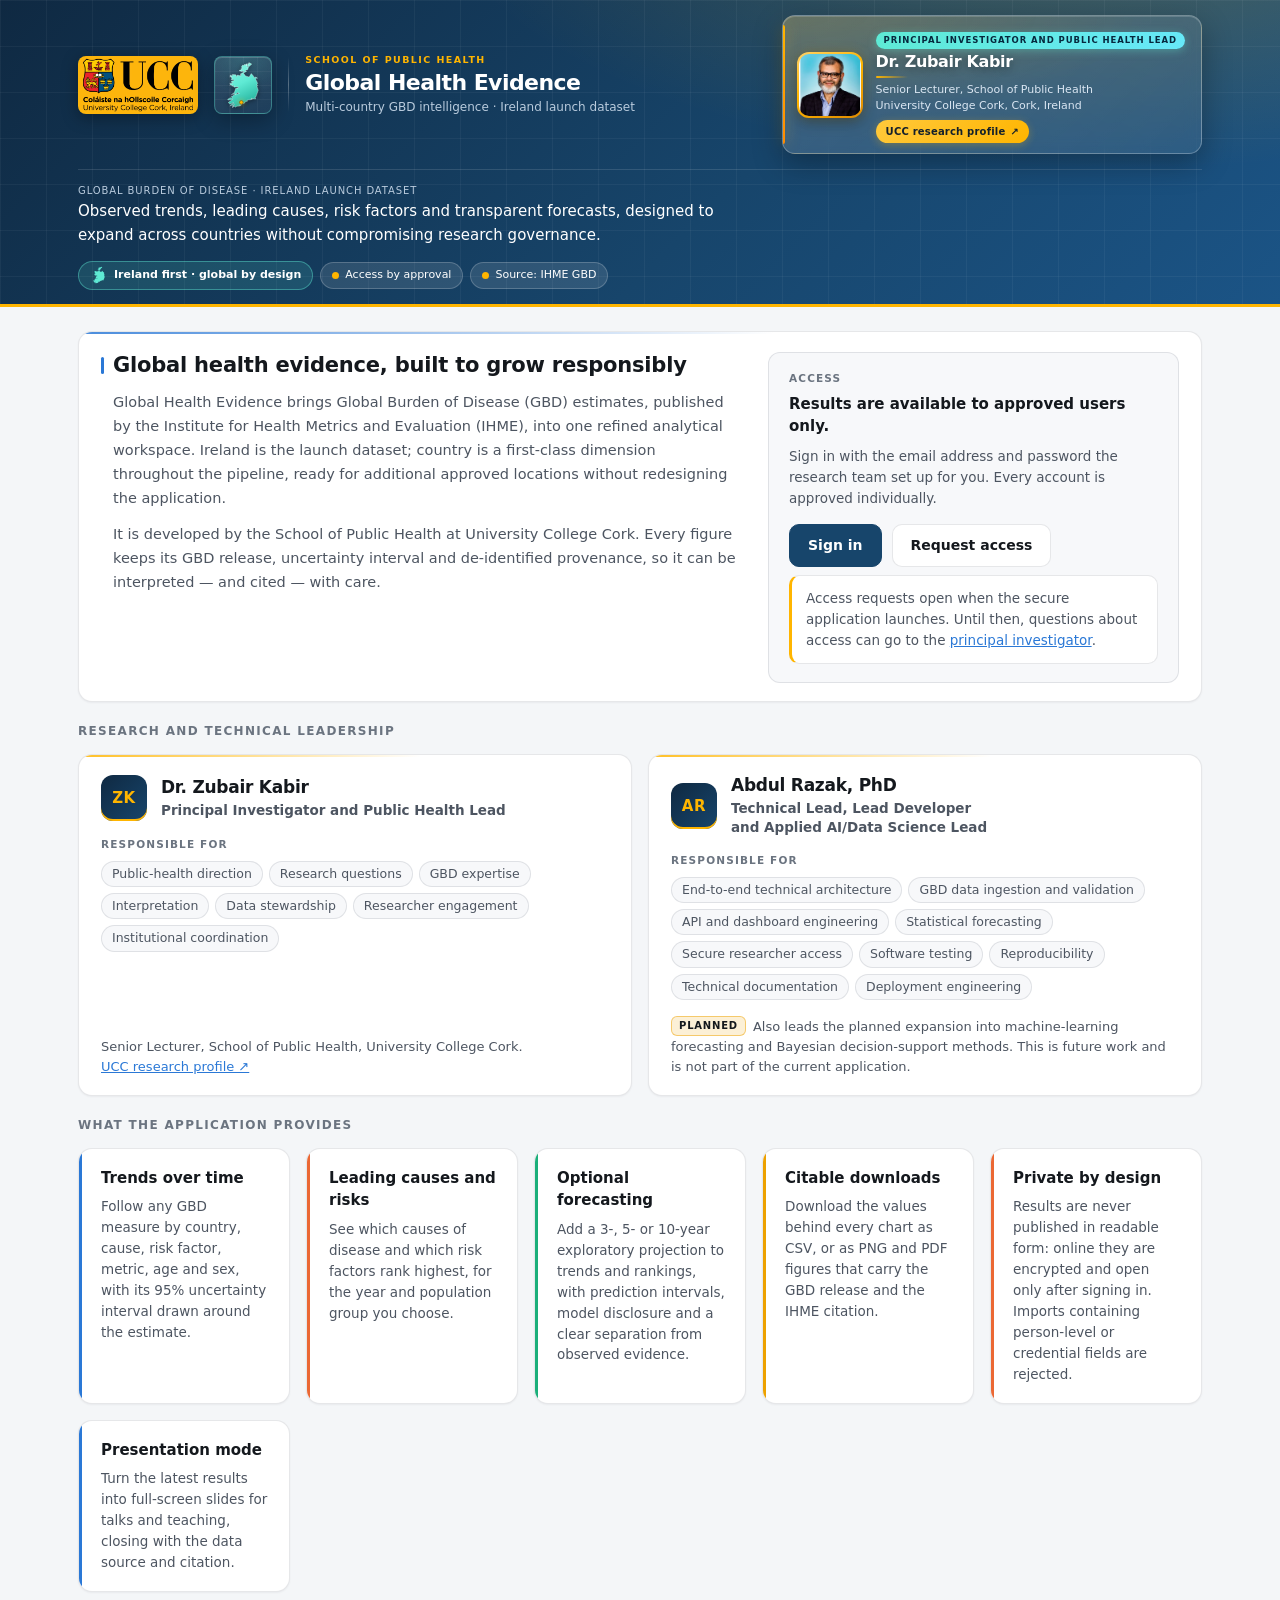
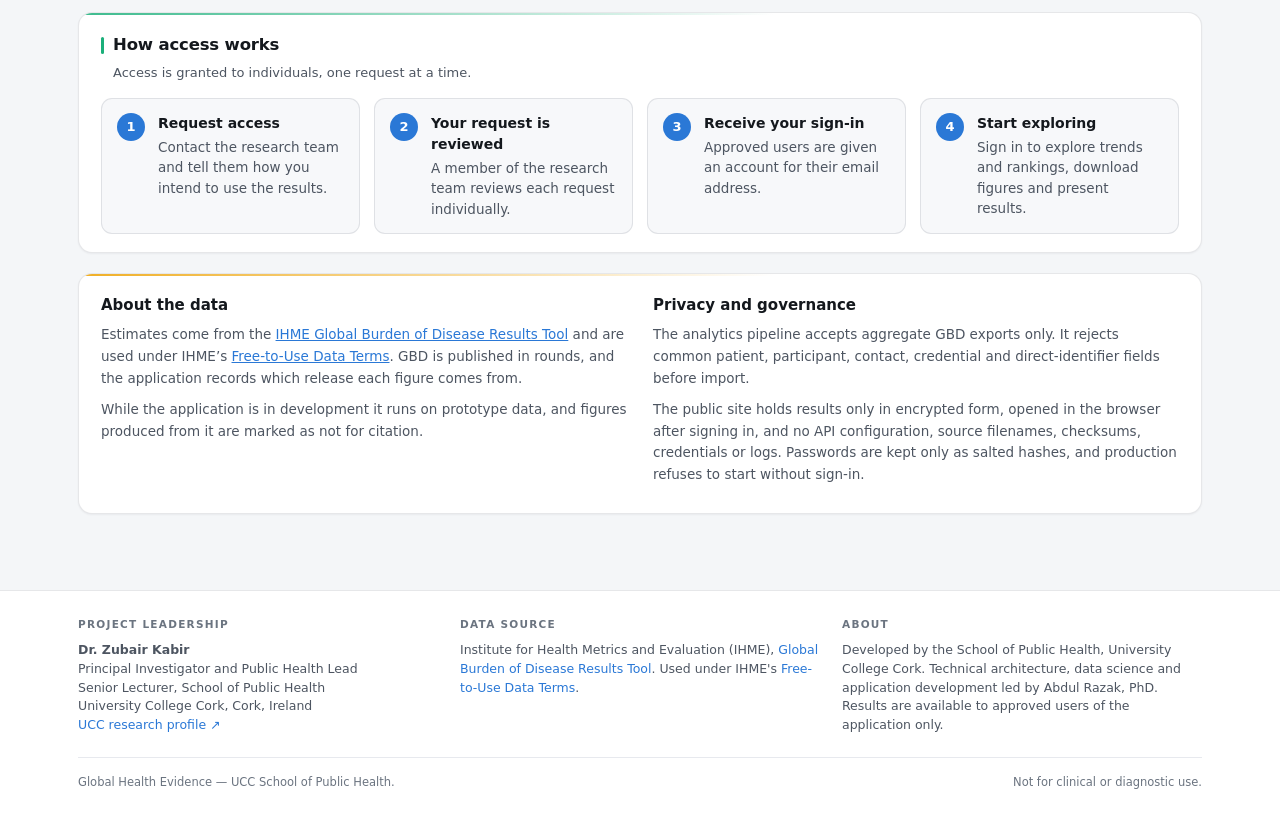
==== commit 0b0f3731: "updated roles and responsibilities" ====
--- a/static/index.html
+++ b/static/index.html
@@ -520,8 +520,54 @@
   .two-col p { margin: 0 0 10px; font-size: 13.5px; line-height: 1.6; color: var(--text-secondary); }
   .two-col a { color: var(--series-1); }
 
+  /* Research and technical leadership: two equal cards, same structure and
+     weight, so each role reads with the same prominence. Sized below the
+     intro so leadership supports the research content rather than leading it. */
+  .leaders {
+    display: grid; gap: 16px; margin-bottom: 20px;
+    grid-template-columns: repeat(2, minmax(0, 1fr));
+  }
+  .leaders .card { margin: 0; display: flex; flex-direction: column; }
+  .leader-head { display: flex; align-items: center; gap: 14px; }
+  .leader-mark {
+    flex: none; width: 46px; height: 46px; border-radius: 12px;
+    display: grid; place-items: center;
+    background: linear-gradient(135deg, var(--ucc-navy), var(--ucc-navy-2));
+    box-shadow: inset 0 -2px 0 var(--ucc-gold);
+    color: var(--ucc-gold); font-size: 15px; font-weight: 750; letter-spacing: 0.04em;
+  }
+  .leader-name {
+    margin: 0; font-size: 17px; font-weight: 680; letter-spacing: -0.015em;
+    line-height: 1.25; color: var(--text-primary);
+  }
+  .leader-role {
+    margin: 3px 0 0; font-size: 13.5px; font-weight: 600; line-height: 1.4;
+    color: var(--text-secondary); text-wrap: balance;
+  }
+  .leader-label {
+    margin: 16px 0 8px; font-size: 10.5px; font-weight: 700; letter-spacing: 0.11em;
+    text-transform: uppercase; color: var(--text-muted);
+  }
+  .leader-areas { list-style: none; margin: 0; padding: 0; display: flex; flex-wrap: wrap; gap: 6px; }
+  .leader-areas li {
+    font-size: 12.5px; line-height: 1.3; padding: 4px 10px; border-radius: 999px;
+    background: var(--surface-2); border: 1px solid var(--border); color: var(--text-secondary);
+  }
+  .leader-foot {
+    margin: auto 0 0; padding-top: 16px;
+    font-size: 13px; line-height: 1.55; color: var(--text-secondary);
+  }
+  .leader-foot a { color: var(--series-1); white-space: nowrap; }
+  .tag-planned {
+    display: inline-block; margin-right: 7px; vertical-align: 1px;
+    font-size: 10px; font-weight: 750; letter-spacing: 0.08em; text-transform: uppercase;
+    padding: 1.5px 7px; border-radius: 6px; color: var(--text-primary);
+    background: rgba(237,161,0,0.16); border: 1px solid rgba(237,161,0,0.50);
+  }
+
   @media (max-width: 860px) {
     .intro { grid-template-columns: 1fr; }
+    .leaders { grid-template-columns: 1fr; }
   }
 
   /* ---------------------------------------------------------- footer --- */
@@ -559,6 +605,7 @@
     .pi-photo { width: 52px; height: 52px; }
     .pi-card .pi-name { font-size: 15px; }
     .pi-card .pi-line { font-size: 10.5px; }
+    .pi-card .pi-role { border-radius: 7px; line-height: 1.4; letter-spacing: 0.08em; text-wrap: balance; }
     .chip { font-size: 10px; padding: 3.5px 9px; gap: 5px; }
     .chips { gap: 6px; }
     .hero-figure .hero-delta { font-size: 10.5px; }
@@ -626,7 +673,7 @@
           <img class="pi-photo" src="assets/zubair-kabir.png" alt="Dr. Zubair Kabir">
         </span>
         <div class="pi-body">
-          <div class="pi-role">Principal Investigator</div>
+          <div class="pi-role">Principal Investigator and Public Health Lead</div>
           <div class="pi-name">Dr. Zubair Kabir</div>
           <div class="pi-line">Senior Lecturer, School of Public Health</div>
           <div class="pi-line">University College Cork, Cork, Ireland</div>
@@ -679,10 +726,59 @@
       <p class="access-note">
         Access requests open when the secure application launches. Until then, questions
         about access can go to the
-        <a href="https://research.ucc.ie/en/persons/zubair-kabir/" target="_blank" rel="noopener noreferrer">research lead</a>.
+        <a href="https://research.ucc.ie/en/persons/zubair-kabir/" target="_blank" rel="noopener noreferrer">principal investigator</a>.
       </p>
       <!-- /ACCESS:PENDING -->
     </aside>
+  </section>
+
+  <h2 class="section-title" id="leadershipTitle">Research and technical leadership</h2>
+  <section class="leaders" aria-labelledby="leadershipTitle">
+    <article class="card" style="--accent: var(--ucc-gold);" aria-labelledby="leadKabir">
+      <div class="leader-head">
+        <span class="leader-mark" aria-hidden="true">ZK</span>
+        <div>
+          <h3 class="leader-name" id="leadKabir">Dr. Zubair Kabir</h3>
+          <p class="leader-role">Principal Investigator and Public Health Lead</p>
+        </div>
+      </div>
+      <p class="leader-label">Responsible for</p>
+      <ul class="leader-areas">
+        <li>Public-health direction</li>
+        <li>Research questions</li>
+        <li>GBD expertise</li>
+        <li>Interpretation</li>
+        <li>Data stewardship</li>
+        <li>Researcher engagement</li>
+        <li>Institutional coordination</li>
+      </ul>
+      <p class="leader-foot">Senior Lecturer, School of Public Health, University College Cork.
+        <a href="https://research.ucc.ie/en/persons/zubair-kabir/" target="_blank" rel="noopener noreferrer">UCC research profile &#8599;</a></p>
+    </article>
+    <article class="card" style="--accent: var(--ucc-gold);" aria-labelledby="leadRazak">
+      <div class="leader-head">
+        <span class="leader-mark" aria-hidden="true">AR</span>
+        <div>
+          <h3 class="leader-name" id="leadRazak">Abdul Razak, PhD</h3>
+          <p class="leader-role">Technical Lead, Lead Developer and Applied AI/Data Science Lead</p>
+        </div>
+      </div>
+      <p class="leader-label">Responsible for</p>
+      <ul class="leader-areas">
+        <li>End-to-end technical architecture</li>
+        <li>GBD data ingestion and validation</li>
+        <li>API and dashboard engineering</li>
+        <li>Statistical forecasting</li>
+        <li>Secure researcher access</li>
+        <li>Software testing</li>
+        <li>Reproducibility</li>
+        <li>Technical documentation</li>
+        <li>Deployment engineering</li>
+      </ul>
+      <p class="leader-foot"><span class="tag-planned">Planned</span>Also leads the planned expansion
+        into machine-learning forecasting and Bayesian decision-support methods. This is future
+        work and is not part of the current application.</p>
+    </article>
   </section>
 
   <h2 class="section-title">What the application provides</h2>
@@ -765,8 +861,9 @@
   <div class="wrap">
     <div class="foot-grid">
       <div>
-        <h3>Research lead</h3>
+        <h3>Project leadership</h3>
         <strong>Dr. Zubair Kabir</strong><br>
+        Principal Investigator and Public Health Lead<br>
         Senior Lecturer, School of Public Health<br>
         University College Cork, Cork, Ireland<br>
         <a href="https://research.ucc.ie/en/persons/zubair-kabir/"
@@ -781,8 +878,9 @@
       </div>
       <div>
         <h3>About</h3>
-        Developed by the School of Public Health, University College Cork. Results are
-        available to approved users of the application only.
+        Developed by the School of Public Health, University College Cork.
+        Technical architecture, data science and application development led by Abdul Razak, PhD.
+        Results are available to approved users of the application only.
       </div>
     </div>
     <div class="foot-note">
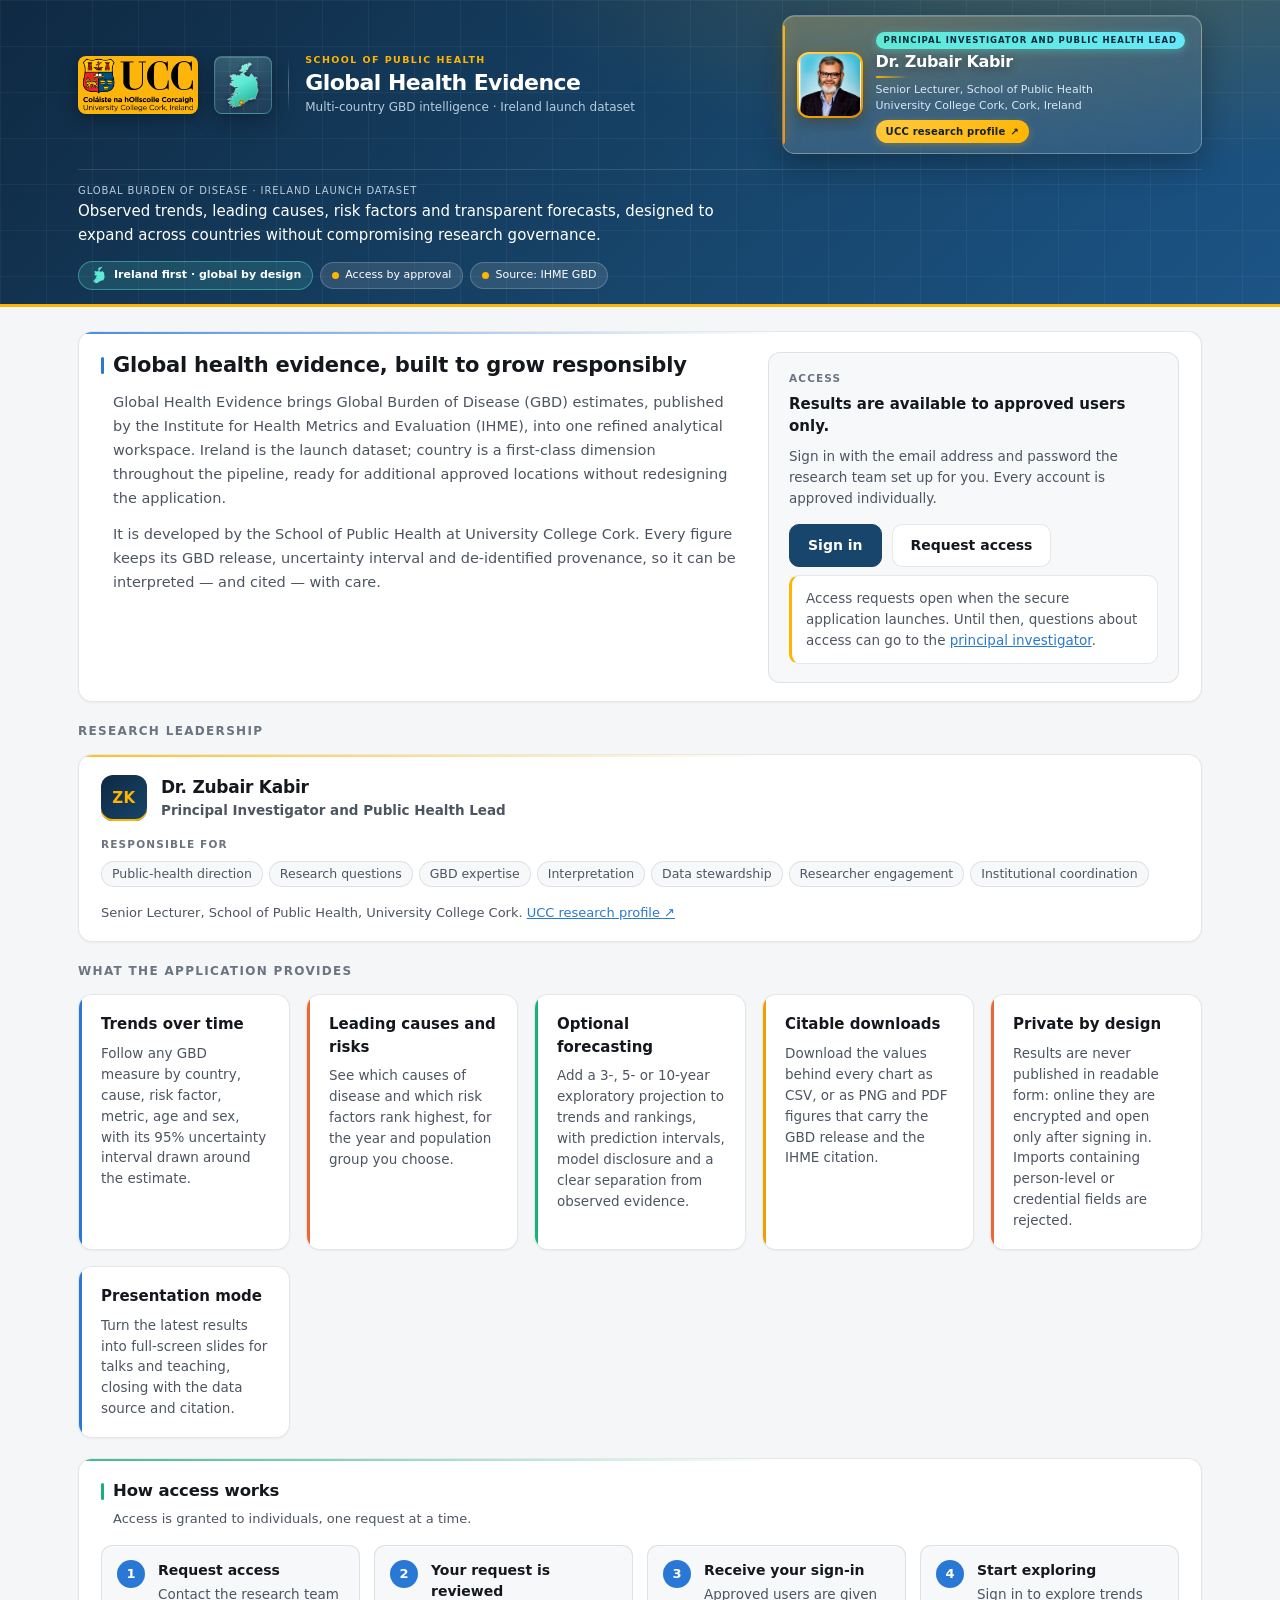
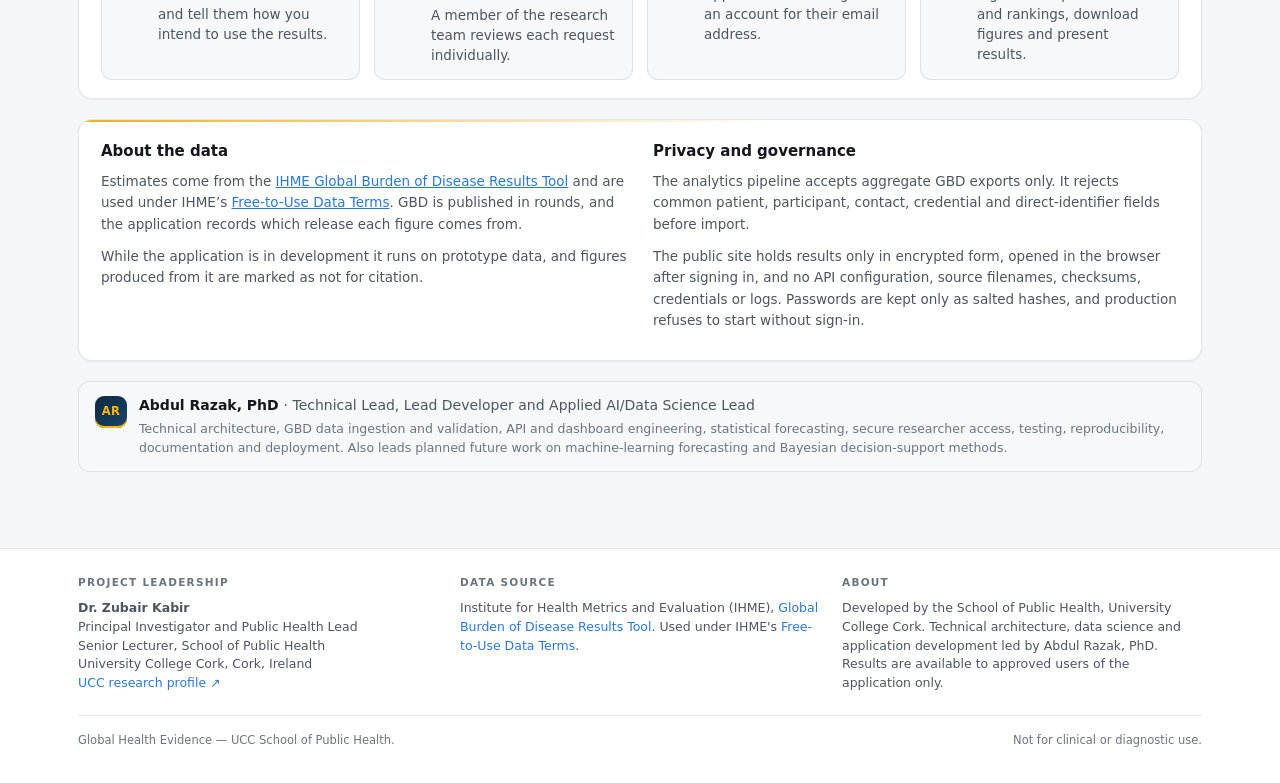
==== commit 9c945b0d: "Updated lead and roles" ====
--- a/static/index.html
+++ b/static/index.html
@@ -520,13 +520,9 @@
   .two-col p { margin: 0 0 10px; font-size: 13.5px; line-height: 1.6; color: var(--text-secondary); }
   .two-col a { color: var(--series-1); }
 
-  /* Research and technical leadership: two equal cards, same structure and
-     weight, so each role reads with the same prominence. Sized below the
-     intro so leadership supports the research content rather than leading it. */
-  .leaders {
-    display: grid; gap: 16px; margin-bottom: 20px;
-    grid-template-columns: repeat(2, minmax(0, 1fr));
-  }
+  /* Research leadership: sized below the intro so leadership supports the
+     research content rather than leading it. */
+  .leaders { display: grid; gap: 16px; margin-bottom: 20px; }
   .leaders .card { margin: 0; display: flex; flex-direction: column; }
   .leader-head { display: flex; align-items: center; gap: 14px; }
   .leader-mark {
@@ -558,16 +554,21 @@
     font-size: 13px; line-height: 1.55; color: var(--text-secondary);
   }
   .leader-foot a { color: var(--series-1); white-space: nowrap; }
-  .tag-planned {
-    display: inline-block; margin-right: 7px; vertical-align: 1px;
-    font-size: 10px; font-weight: 750; letter-spacing: 0.08em; text-transform: uppercase;
-    padding: 1.5px 7px; border-radius: 6px; color: var(--text-primary);
-    background: rgba(237,161,0,0.16); border: 1px solid rgba(237,161,0,0.50);
-  }
+
+  /* Technical lead credit: a quiet strip at the foot of the page -- readable,
+     but deliberately lighter than the research content above it. */
+  .tech-credit {
+    display: flex; align-items: flex-start; gap: 12px; margin: 4px 0 20px;
+    padding: 14px 16px; border-radius: 12px; border: 1px solid var(--border);
+    background: var(--surface-2);
+  }
+  .tech-credit .leader-mark { width: 32px; height: 32px; border-radius: 9px; font-size: 11.5px; }
+  .tech-credit-name { margin: 0; font-size: 14px; font-weight: 650; line-height: 1.4; color: var(--text-primary); }
+  .tech-credit-name span { font-weight: 500; color: var(--text-secondary); }
+  .tech-credit p { margin: 3px 0 0; font-size: 12.5px; line-height: 1.55; color: var(--text-muted); }
 
   @media (max-width: 860px) {
     .intro { grid-template-columns: 1fr; }
-    .leaders { grid-template-columns: 1fr; }
   }
 
   /* ---------------------------------------------------------- footer --- */
@@ -732,7 +733,7 @@
     </aside>
   </section>
 
-  <h2 class="section-title" id="leadershipTitle">Research and technical leadership</h2>
+  <h2 class="section-title" id="leadershipTitle">Research leadership</h2>
   <section class="leaders" aria-labelledby="leadershipTitle">
     <article class="card" style="--accent: var(--ucc-gold);" aria-labelledby="leadKabir">
       <div class="leader-head">
@@ -754,30 +755,6 @@
       </ul>
       <p class="leader-foot">Senior Lecturer, School of Public Health, University College Cork.
         <a href="https://research.ucc.ie/en/persons/zubair-kabir/" target="_blank" rel="noopener noreferrer">UCC research profile &#8599;</a></p>
-    </article>
-    <article class="card" style="--accent: var(--ucc-gold);" aria-labelledby="leadRazak">
-      <div class="leader-head">
-        <span class="leader-mark" aria-hidden="true">AR</span>
-        <div>
-          <h3 class="leader-name" id="leadRazak">Abdul Razak, PhD</h3>
-          <p class="leader-role">Technical Lead, Lead Developer and Applied AI/Data Science Lead</p>
-        </div>
-      </div>
-      <p class="leader-label">Responsible for</p>
-      <ul class="leader-areas">
-        <li>End-to-end technical architecture</li>
-        <li>GBD data ingestion and validation</li>
-        <li>API and dashboard engineering</li>
-        <li>Statistical forecasting</li>
-        <li>Secure researcher access</li>
-        <li>Software testing</li>
-        <li>Reproducibility</li>
-        <li>Technical documentation</li>
-        <li>Deployment engineering</li>
-      </ul>
-      <p class="leader-foot"><span class="tag-planned">Planned</span>Also leads the planned expansion
-        into machine-learning forecasting and Bayesian decision-support methods. This is future
-        work and is not part of the current application.</p>
     </article>
   </section>
 
@@ -855,6 +832,17 @@
     </div>
   </section>
 
+  <section class="tech-credit" aria-labelledby="leadRazak">
+    <span class="leader-mark" aria-hidden="true">AR</span>
+    <div>
+      <h3 class="tech-credit-name" id="leadRazak">Abdul Razak, PhD <span>&middot; Technical Lead, Lead Developer and Applied AI/Data Science Lead</span></h3>
+      <p>Technical architecture, GBD data ingestion and validation, API and dashboard engineering,
+        statistical forecasting, secure researcher access, testing, reproducibility, documentation
+        and deployment. Also leads planned future work on machine-learning forecasting and Bayesian
+        decision-support methods.</p>
+    </div>
+  </section>
+
 </main>
 
 <footer>
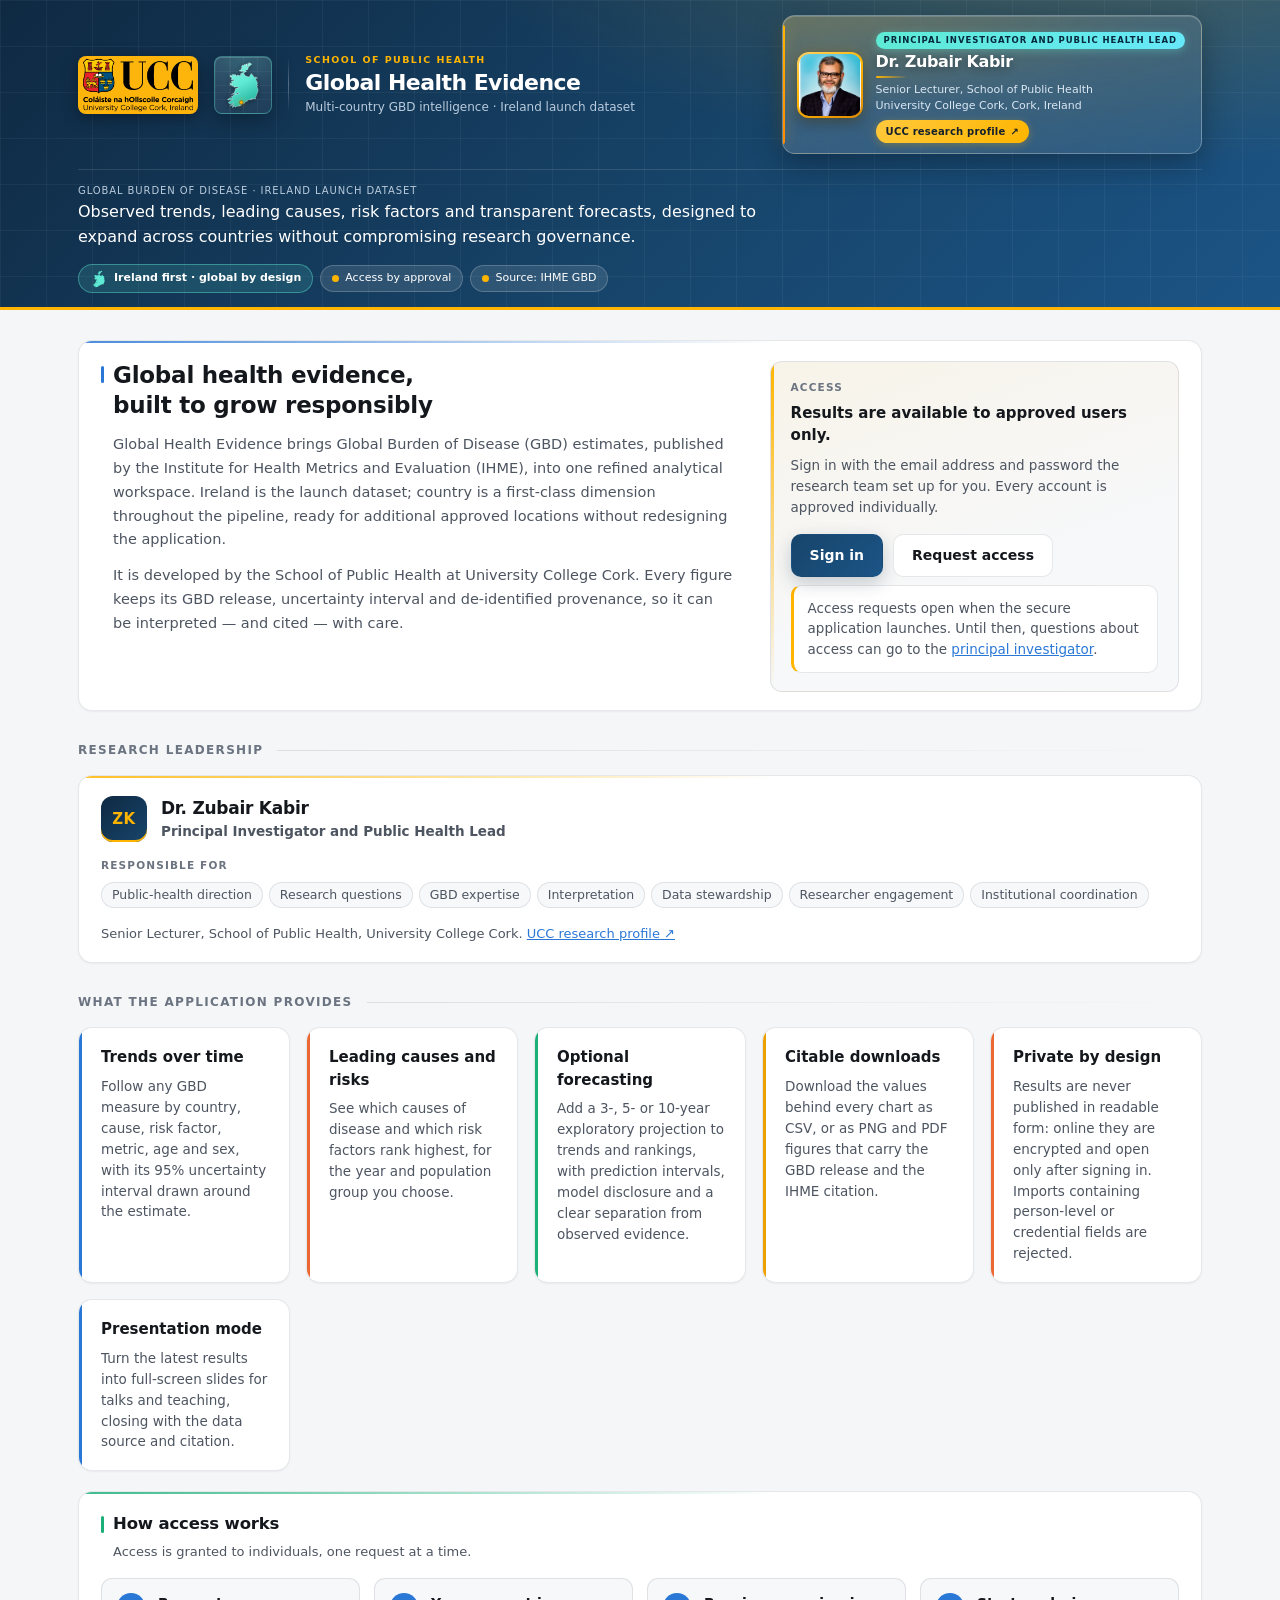
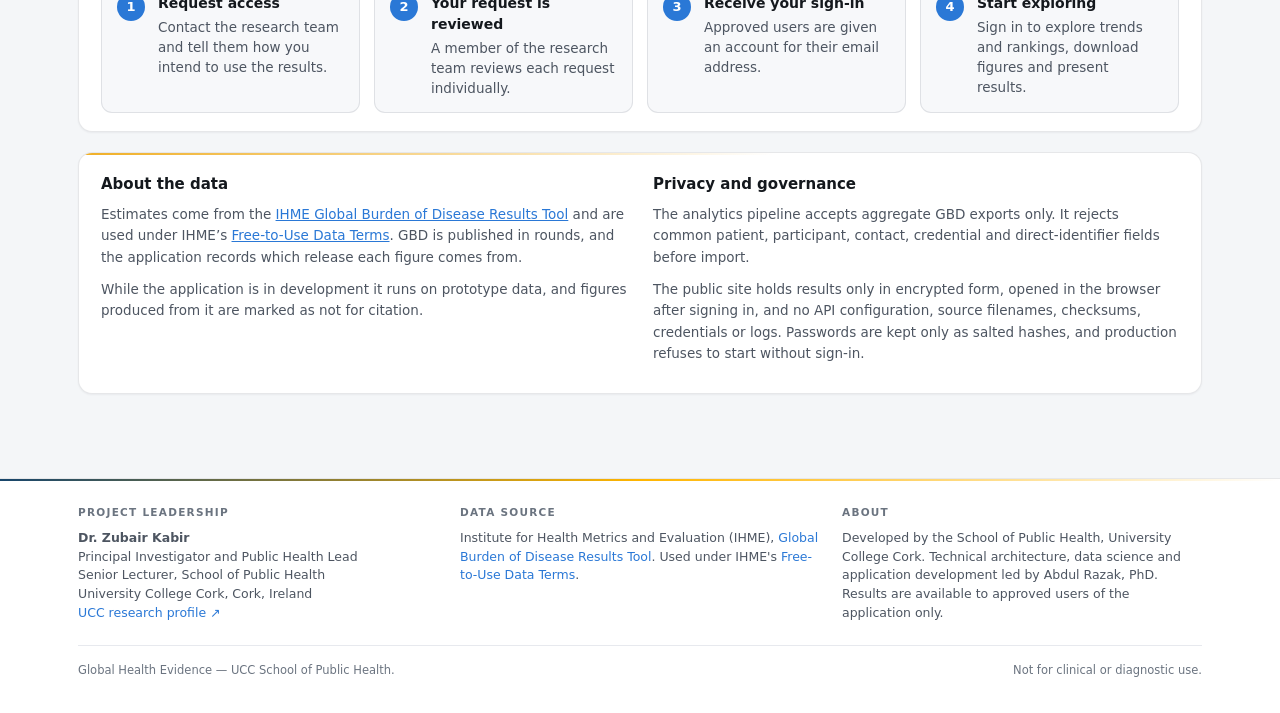
==== commit 30925bf0: "Updated landing page" ====
--- a/static/index.html
+++ b/static/index.html
@@ -555,21 +555,77 @@
   }
   .leader-foot a { color: var(--series-1); white-space: nowrap; }
 
-  /* Technical lead credit: a quiet strip at the foot of the page -- readable,
-     but deliberately lighter than the research content above it. */
-  .tech-credit {
-    display: flex; align-items: flex-start; gap: 12px; margin: 4px 0 20px;
-    padding: 14px 16px; border-radius: 12px; border: 1px solid var(--border);
-    background: var(--surface-2);
-  }
-  .tech-credit .leader-mark { width: 32px; height: 32px; border-radius: 9px; font-size: 11.5px; }
-  .tech-credit-name { margin: 0; font-size: 14px; font-weight: 650; line-height: 1.4; color: var(--text-primary); }
-  .tech-credit-name span { font-weight: 500; color: var(--text-secondary); }
-  .tech-credit p { margin: 3px 0 0; font-size: 12.5px; line-height: 1.55; color: var(--text-muted); }
-
   @media (max-width: 860px) {
     .intro { grid-template-columns: 1fr; }
   }
+
+  /* --------------------------------------------------- landing polish ---
+     Presentation only: rhythm, depth on hover and one clear call to action.
+     Every motion rule sits behind prefers-reduced-motion. */
+
+  html { scroll-behavior: smooth; }
+  ::selection { background: rgba(255,181,0,0.28); color: var(--text-primary); }
+
+  main.wrap { padding-top: 30px; padding-bottom: 64px; }
+
+  .landing-hero .lead { font-size: 16px; max-width: 720px; text-wrap: pretty; }
+
+  /* Section titles carry a hairline out to the margin, so each band of the
+     page starts on a clear line rather than a lone label. */
+  .section-title { display: flex; align-items: center; gap: 14px; margin: 30px 0 16px; }
+  .section-title::after {
+    content: ""; flex: 1; height: 1px;
+    background: linear-gradient(90deg, var(--border), transparent);
+  }
+
+  .card, .feature { transition: transform .25s ease, box-shadow .25s ease, border-color .25s ease; }
+  .card:hover, .feature:hover { transform: translateY(-2px); box-shadow: var(--shadow-md); }
+  .feature::before { transition: width .25s ease; }
+  .feature:hover::before { width: 5px; }
+
+  .intro { gap: 34px; }
+  .intro h2 { font-size: 23px; text-wrap: balance; }
+
+  /* The access panel is the only place the page asks for an action, so it is
+     the only surface that carries the gold spine. */
+  .access-panel {
+    position: relative; overflow: hidden;
+    background: linear-gradient(160deg, color-mix(in srgb, var(--ucc-gold) 7%, var(--surface-2)), var(--surface-2) 62%);
+  }
+  .access-panel::before {
+    content: ""; position: absolute; left: 0; top: 0; bottom: 0; width: 3px;
+    background: linear-gradient(180deg, var(--ucc-gold), rgba(255,181,0,0));
+  }
+
+  .btn.primary {
+    background: linear-gradient(135deg, var(--ucc-navy-2), var(--ucc-blue));
+    border-color: transparent; box-shadow: 0 6px 18px rgba(15,41,66,0.22);
+  }
+  .btn.primary:hover {
+    background: linear-gradient(135deg, var(--ucc-blue), var(--ucc-navy-2));
+    transform: translateY(-2px); box-shadow: 0 10px 24px rgba(15,41,66,0.28);
+  }
+
+  .steps li { transition: transform .2s ease, border-color .2s ease; }
+  .steps li:hover { transform: translateY(-2px); border-color: var(--axis); }
+
+  footer { position: relative; }
+  footer::after {
+    content: ""; position: absolute; left: 0; right: 0; top: 0; height: 2px;
+    background: linear-gradient(90deg, var(--ucc-navy-2), var(--ucc-gold) 50%, transparent);
+  }
+
+  /* Sections settle in on load. Base state stays visible, so switching the
+     animation off leaves the page fully readable. */
+  @media (prefers-reduced-motion: no-preference) {
+    main.wrap > * { animation: rise .55s cubic-bezier(.2,.7,.3,1) both; }
+    main.wrap > :nth-child(2) { animation-delay: .05s; }
+    main.wrap > :nth-child(3) { animation-delay: .10s; }
+    main.wrap > :nth-child(4) { animation-delay: .15s; }
+    main.wrap > :nth-child(5) { animation-delay: .20s; }
+    main.wrap > :nth-child(n+6) { animation-delay: .25s; }
+  }
+  @keyframes rise { from { opacity: 0; transform: translateY(12px); } }
 
   /* ---------------------------------------------------------- footer --- */
 
@@ -832,6 +888,8 @@
     </div>
   </section>
 
+  <!-- Technical lead details are held back from the public page; the footer
+       keeps the short credit. To restore, uncomment the block below.
   <section class="tech-credit" aria-labelledby="leadRazak">
     <span class="leader-mark" aria-hidden="true">AR</span>
     <div>
@@ -842,6 +900,7 @@
         decision-support methods.</p>
     </div>
   </section>
+  -->
 
 </main>
 
